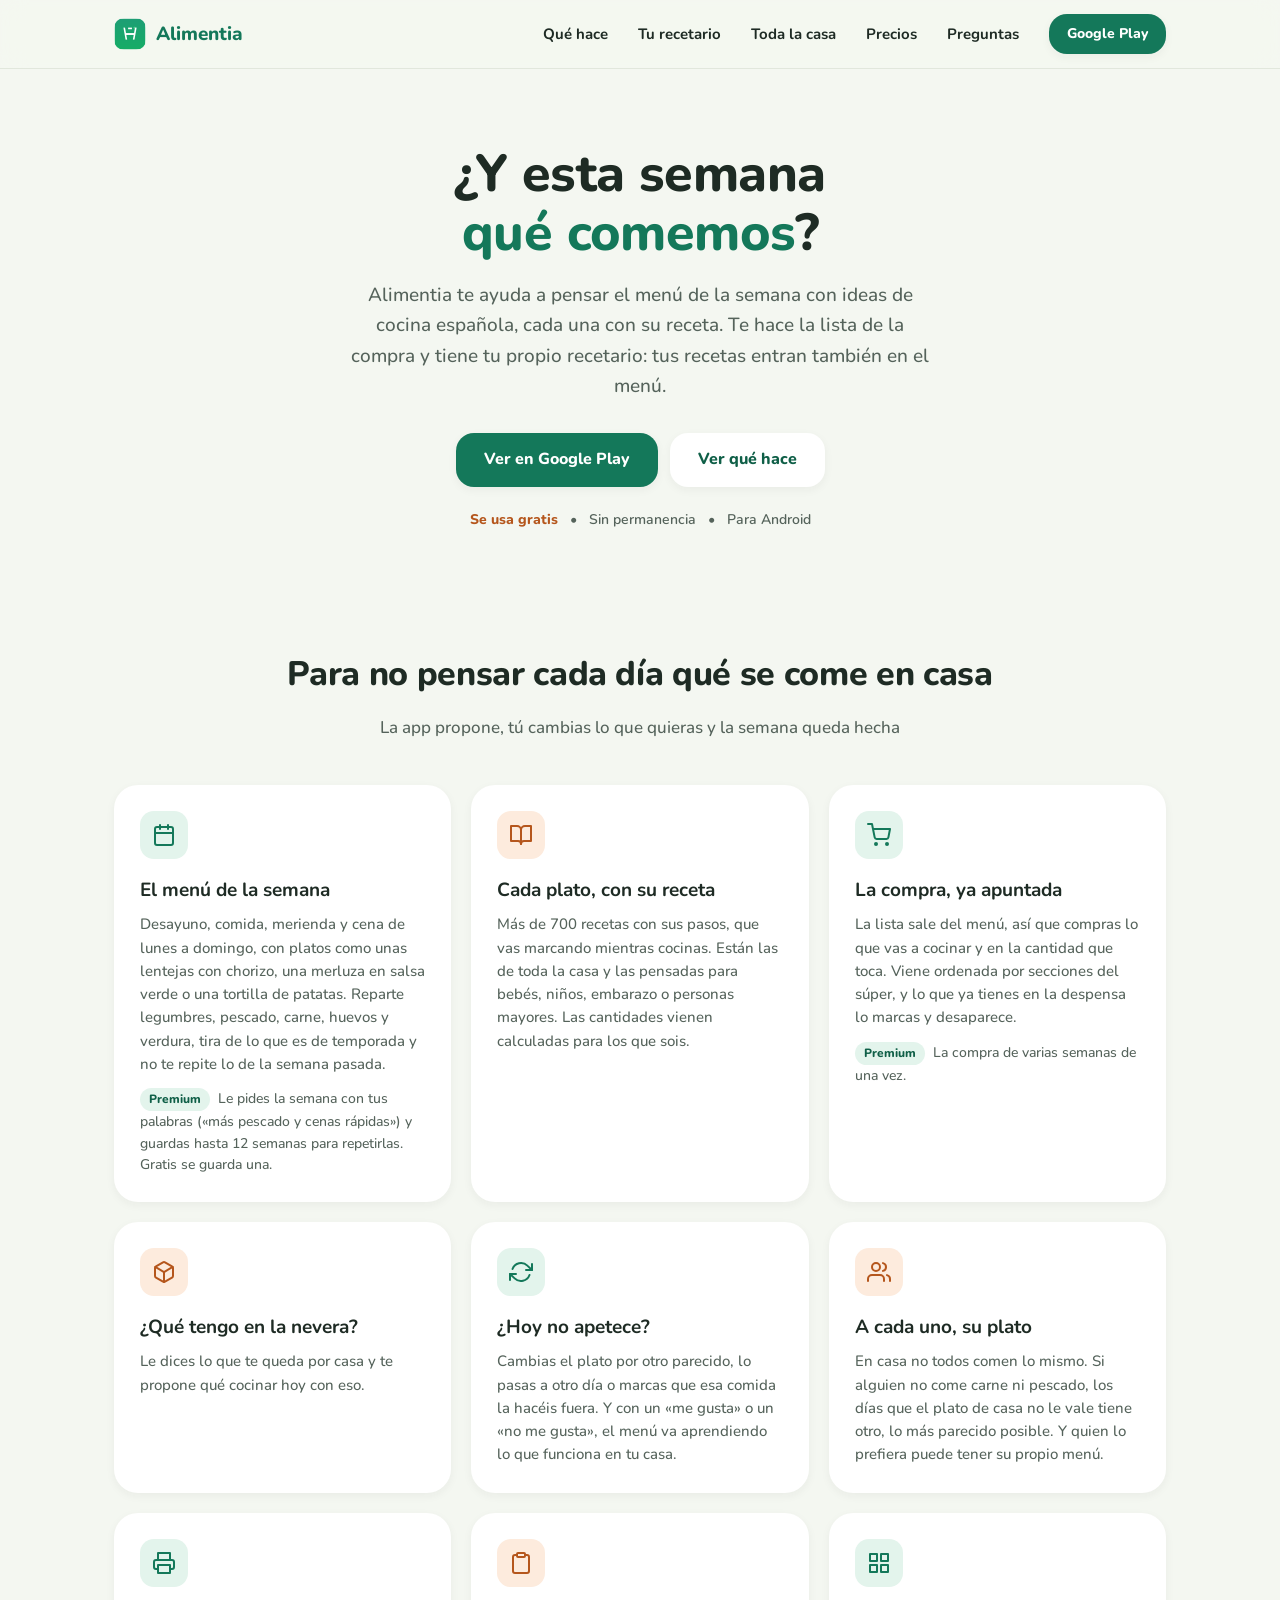
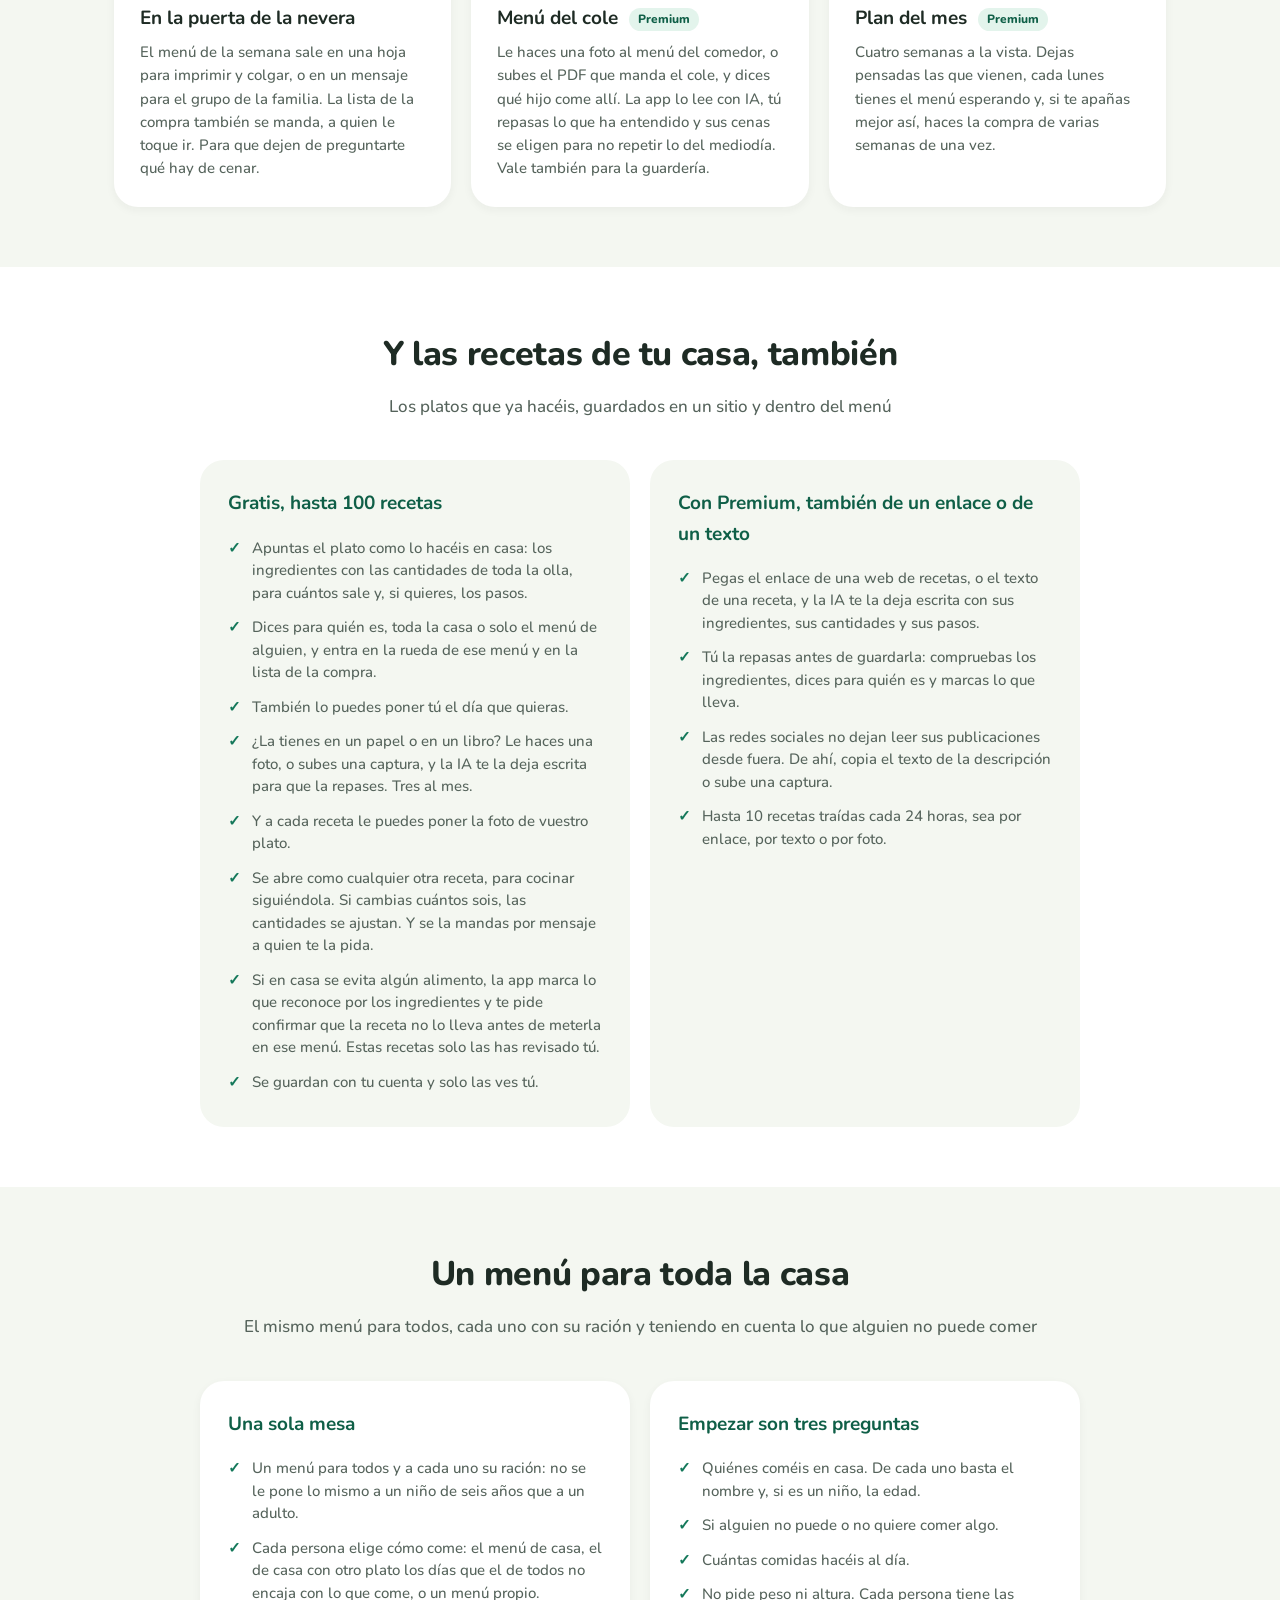
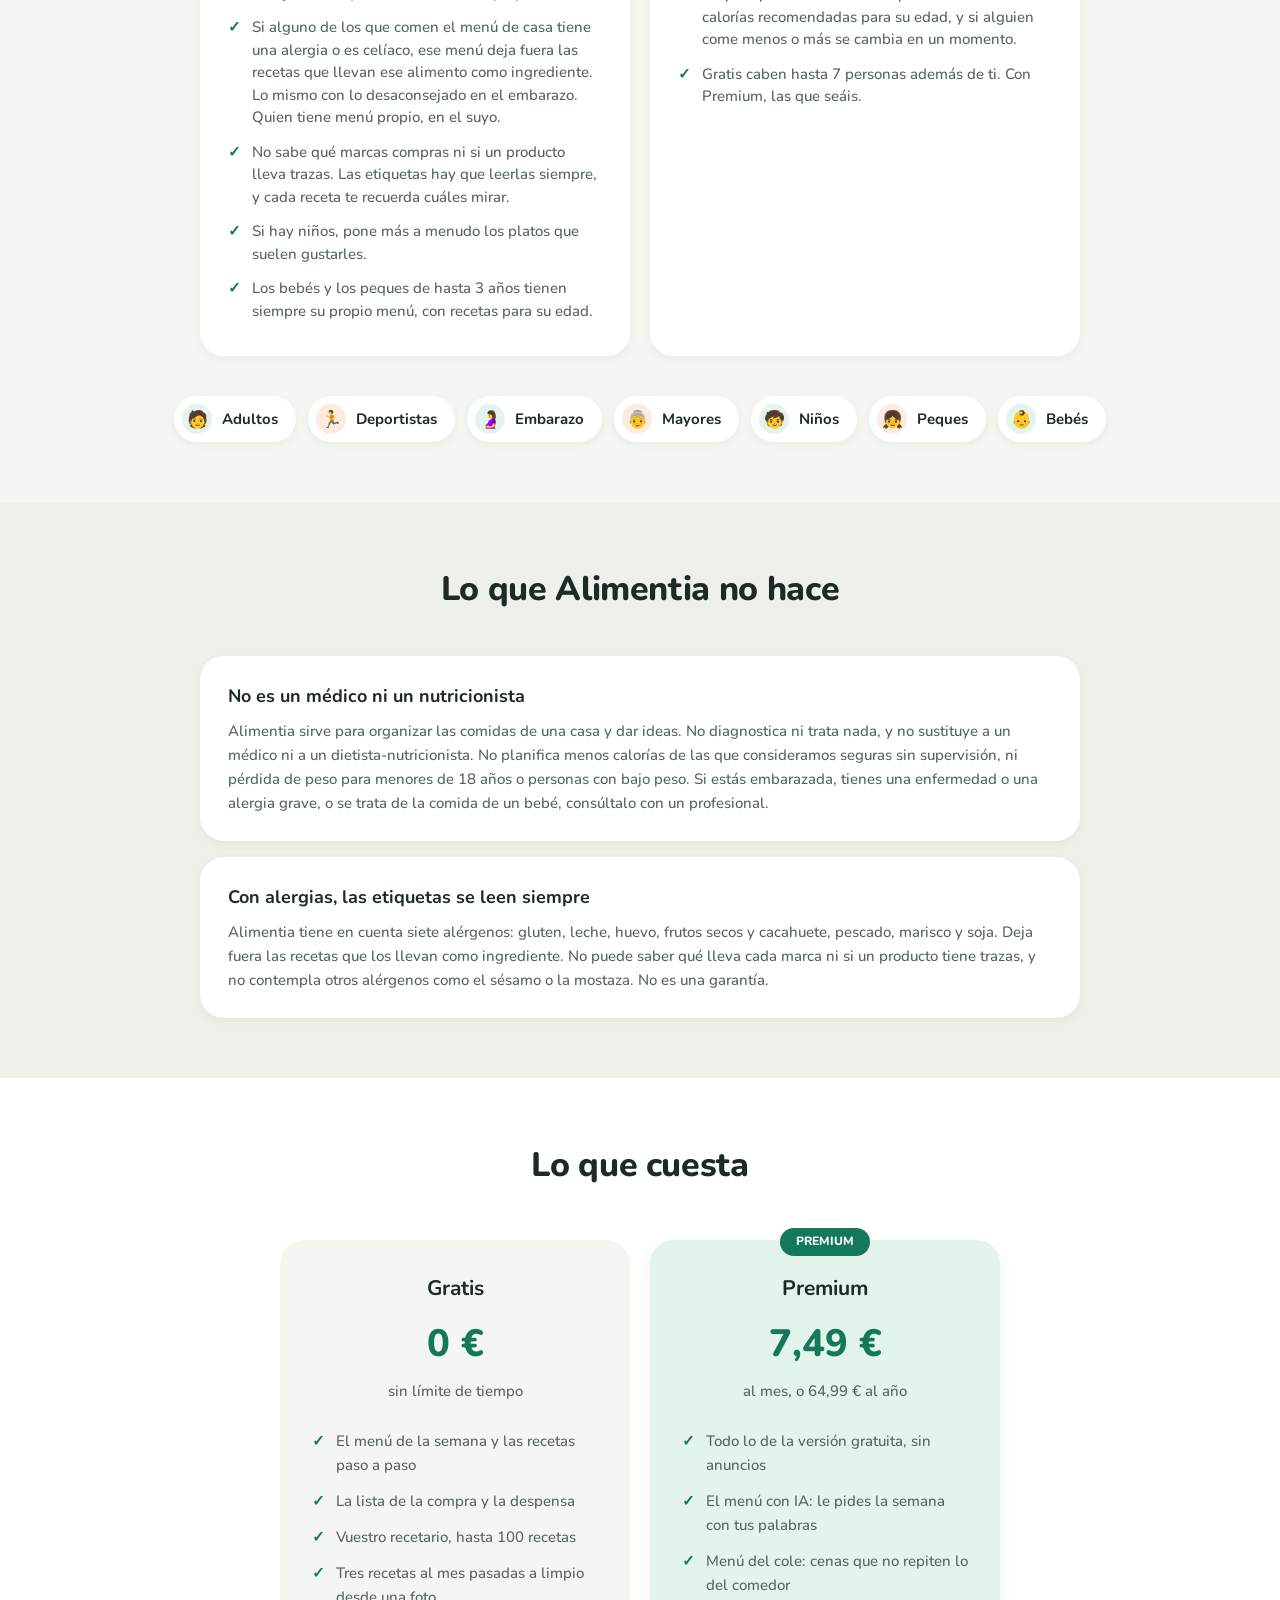
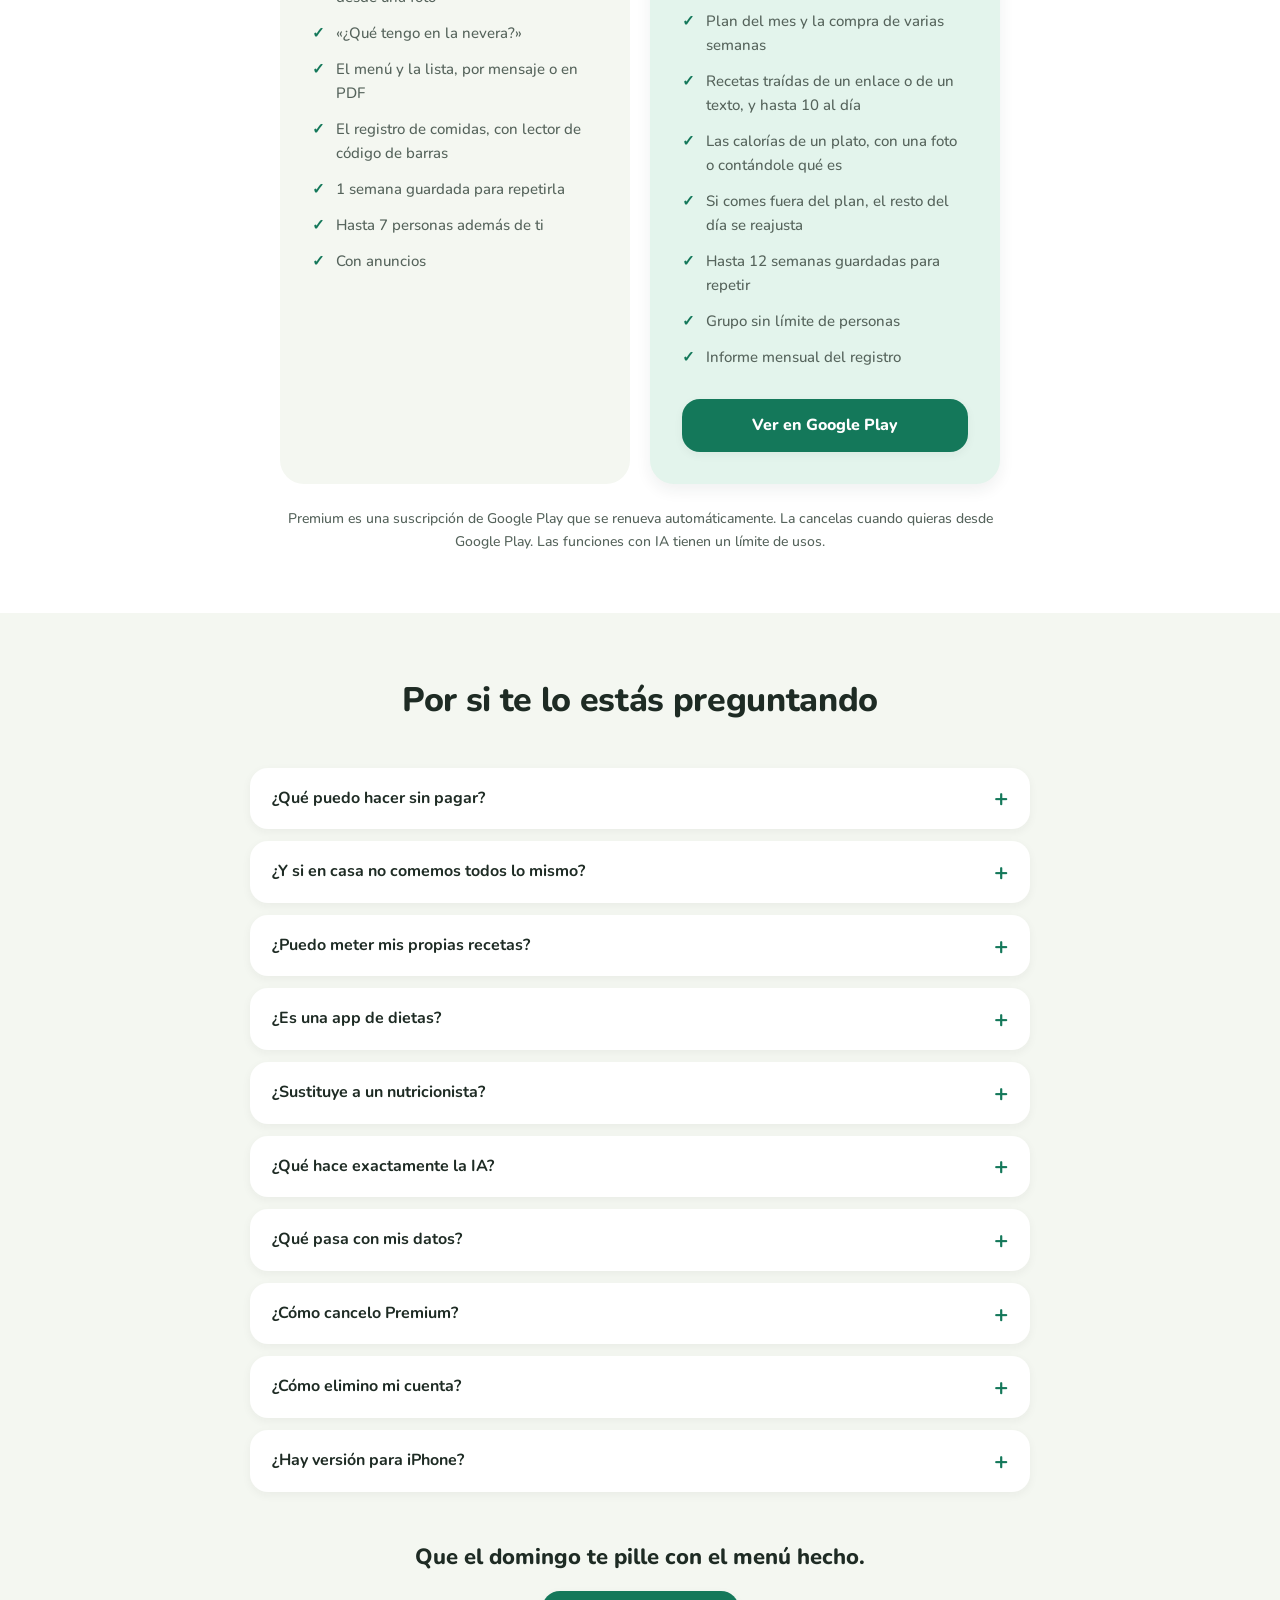
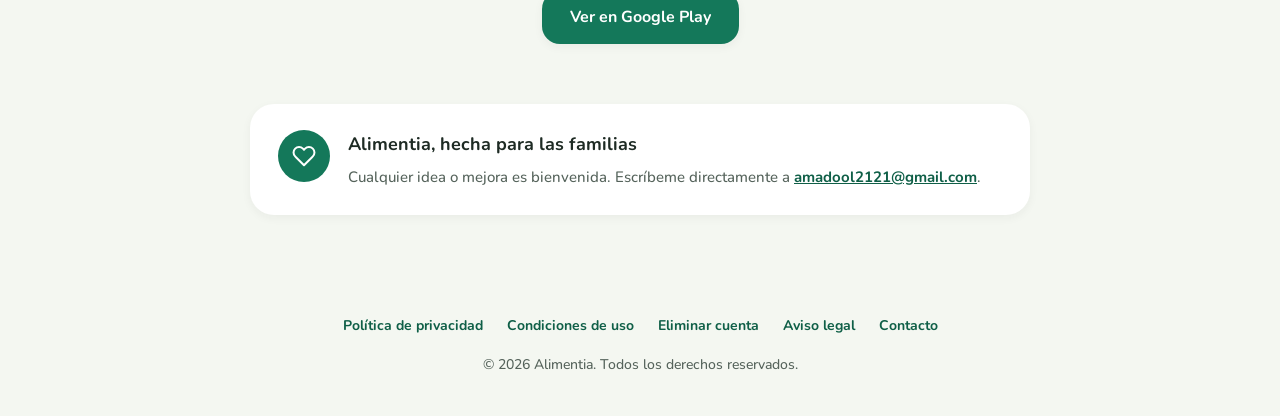
==== index.html @ 35969eef "Aviso legal: quién está detrás de Alimentia, con enlace en el pie de cada página (#16)" ====
<!DOCTYPE html>
<html lang="es">
<head>
  <meta charset="UTF-8">
  <meta name="viewport" content="width=device-width, initial-scale=1.0">
  <title>Alimentia · El menú semanal de tu casa, con recetas y lista de la compra</title>
  <meta name="description" content="El menú de la semana con ideas de cocina española para toda la familia, cada receta paso a paso, la lista de la compra hecha y tu propio recetario. Tiene en cuenta alergias, celiaquía y embarazo.">
  <link rel="canonical" href="https://alimentia.es/">
  <meta property="og:type" content="website">
  <meta property="og:url" content="https://alimentia.es/">
  <meta property="og:title" content="Alimentia · El menú semanal de tu casa">
  <meta property="og:description" content="El menú de la semana con ideas de cocina española, las recetas paso a paso, la lista de la compra y tu propio recetario.">
  <meta property="og:image" content="https://alimentia.es/img/icon.png">
  <meta name="theme-color" content="#14785A">
  <link rel="stylesheet" href="css/style.css">
  <link rel="icon" href="img/icon.png">
</head>
<body>

  <nav>
    <div class="container">
      <a href="/" class="nav-logo">
        <img src="img/icon.png" alt="" width="32" height="32">
        <span>Alimentia</span>
      </a>
      <div class="nav-links">
        <a href="#funciones">Qué hace</a>
        <a href="#recetario">Tu recetario</a>
        <a href="#familia">Toda la casa</a>
        <a href="#precios">Precios</a>
        <a href="#preguntas">Preguntas</a>
        <a href="https://play.google.com/store/apps/details?id=com.alimentia.app" class="btn btn-primary">Google Play</a>
      </div>
    </div>
  </nav>

  <main>

  <section class="hero">
    <div class="container">
      <h1>¿Y esta semana<br><span>qué comemos</span>?</h1>
      <p>Alimentia te ayuda a pensar el menú de la semana con ideas de cocina española, cada una con su receta. Te hace la lista de la compra y tiene tu propio recetario: tus recetas entran también en el menú.</p>
      <div class="hero-buttons">
        <a href="https://play.google.com/store/apps/details?id=com.alimentia.app" class="btn btn-primary">Ver en Google Play</a>
        <a href="#funciones" class="btn btn-secondary">Ver qué hace</a>
      </div>
      <div class="hero-trust">
        <span>Se usa gratis</span>
        <span>&bull;</span>
        <span>Sin permanencia</span>
        <span>&bull;</span>
        <span>Para Android</span>
      </div>
    </div>
  </section>

  <section class="features" id="funciones">
    <div class="container">
      <h2>Para no pensar cada día qué se come en casa</h2>
      <p class="subtitle">La app propone, tú cambias lo que quieras y la semana queda hecha</p>
      <div class="features-grid">
        <div class="feature-card">
          <div class="feature-icon"><svg viewBox="0 0 24 24" aria-hidden="true"><rect x="3" y="4" width="18" height="18" rx="2"/><line x1="16" y1="2" x2="16" y2="6"/><line x1="8" y1="2" x2="8" y2="6"/><line x1="3" y1="10" x2="21" y2="10"/></svg></div>
          <h3>El menú de la semana</h3>
          <p>Desayuno, comida, merienda y cena de lunes a domingo, con platos como unas lentejas con chorizo, una merluza en salsa verde o una tortilla de patatas. Reparte legumbres, pescado, carne, huevos y verdura, tira de lo que es de temporada y no te repite lo de la semana pasada.</p>
          <p class="plus"><span class="premium-tag">Premium</span> Le pides la semana con tus palabras («más pescado y cenas rápidas») y guardas hasta 12 semanas para repetirlas. Gratis se guarda una.</p>
        </div>
        <div class="feature-card">
          <div class="feature-icon"><svg viewBox="0 0 24 24" aria-hidden="true"><path d="M2 3h6a4 4 0 0 1 4 4v14a3 3 0 0 0-3-3H2z"/><path d="M22 3h-6a4 4 0 0 0-4 4v14a3 3 0 0 1 3-3h7z"/></svg></div>
          <h3>Cada plato, con su receta</h3>
          <p>Más de 700 recetas con sus pasos, que vas marcando mientras cocinas. Están las de toda la casa y las pensadas para bebés, niños, embarazo o personas mayores. Las cantidades vienen calculadas para los que sois.</p>
        </div>
        <div class="feature-card">
          <div class="feature-icon"><svg viewBox="0 0 24 24" aria-hidden="true"><circle cx="9" cy="21" r="1"/><circle cx="20" cy="21" r="1"/><path d="M1 1h4l2.68 13.39a2 2 0 0 0 2 1.61h9.72a2 2 0 0 0 2-1.61L23 6H6"/></svg></div>
          <h3>La compra, ya apuntada</h3>
          <p>La lista sale del menú, así que compras lo que vas a cocinar y en la cantidad que toca. Viene ordenada por secciones del súper, y lo que ya tienes en la despensa lo marcas y desaparece.</p>
          <p class="plus"><span class="premium-tag">Premium</span> La compra de varias semanas de una vez.</p>
        </div>
        <div class="feature-card">
          <div class="feature-icon"><svg viewBox="0 0 24 24" aria-hidden="true"><path d="M21 16V8a2 2 0 0 0-1-1.73l-7-4a2 2 0 0 0-2 0l-7 4A2 2 0 0 0 3 8v8a2 2 0 0 0 1 1.73l7 4a2 2 0 0 0 2 0l7-4A2 2 0 0 0 21 16z"/><polyline points="3.27 6.96 12 12.01 20.73 6.96"/><line x1="12" y1="22.08" x2="12" y2="12"/></svg></div>
          <h3>¿Qué tengo en la nevera?</h3>
          <p>Le dices lo que te queda por casa y te propone qué cocinar hoy con eso.</p>
        </div>
        <div class="feature-card">
          <div class="feature-icon"><svg viewBox="0 0 24 24" aria-hidden="true"><polyline points="23 4 23 10 17 10"/><polyline points="1 20 1 14 7 14"/><path d="M3.51 9a9 9 0 0 1 14.85-3.36L23 10M1 14l4.64 4.36A9 9 0 0 0 20.49 15"/></svg></div>
          <h3>¿Hoy no apetece?</h3>
          <p>Cambias el plato por otro parecido, lo pasas a otro día o marcas que esa comida la hacéis fuera. Y con un «me gusta» o un «no me gusta», el menú va aprendiendo lo que funciona en tu casa.</p>
        </div>
        <div class="feature-card">
          <div class="feature-icon"><svg viewBox="0 0 24 24" aria-hidden="true"><path d="M17 21v-2a4 4 0 0 0-4-4H5a4 4 0 0 0-4 4v2"/><circle cx="9" cy="7" r="4"/><path d="M23 21v-2a4 4 0 0 0-3-3.87"/><path d="M16 3.13a4 4 0 0 1 0 7.75"/></svg></div>
          <h3>A cada uno, su plato</h3>
          <p>En casa no todos comen lo mismo. Si alguien no come carne ni pescado, los días que el plato de casa no le vale tiene otro, lo más parecido posible. Y quien lo prefiera puede tener su propio menú.</p>
        </div>
        <div class="feature-card">
          <div class="feature-icon"><svg viewBox="0 0 24 24" aria-hidden="true"><polyline points="6 9 6 2 18 2 18 9"/><path d="M6 18H4a2 2 0 0 1-2-2v-5a2 2 0 0 1 2-2h16a2 2 0 0 1 2 2v5a2 2 0 0 1-2 2h-2"/><rect x="6" y="14" width="12" height="8"/></svg></div>
          <h3>En la puerta de la nevera</h3>
          <p>El menú de la semana sale en una hoja para imprimir y colgar, o en un mensaje para el grupo de la familia. La lista de la compra también se manda, a quien le toque ir. Para que dejen de preguntarte qué hay de cenar.</p>
        </div>
        <div class="feature-card">
          <div class="feature-icon"><svg viewBox="0 0 24 24" aria-hidden="true"><path d="M16 4h2a2 2 0 0 1 2 2v14a2 2 0 0 1-2 2H6a2 2 0 0 1-2-2V6a2 2 0 0 1 2-2h2"/><rect x="8" y="2" width="8" height="4" rx="1" ry="1"/></svg></div>
          <h3>Menú del cole <span class="premium-tag">Premium</span></h3>
          <p>Le haces una foto al menú del comedor, o subes el PDF que manda el cole, y dices qué hijo come allí. La app lo lee con IA, tú repasas lo que ha entendido y sus cenas se eligen para no repetir lo del mediodía. Vale también para la guardería.</p>
        </div>
        <div class="feature-card">
          <div class="feature-icon"><svg viewBox="0 0 24 24" aria-hidden="true"><rect x="3" y="3" width="7" height="7"/><rect x="14" y="3" width="7" height="7"/><rect x="14" y="14" width="7" height="7"/><rect x="3" y="14" width="7" height="7"/></svg></div>
          <h3>Plan del mes <span class="premium-tag">Premium</span></h3>
          <p>Cuatro semanas a la vista. Dejas pensadas las que vienen, cada lunes tienes el menú esperando y, si te apañas mejor así, haces la compra de varias semanas de una vez.</p>
        </div>
      </div>
    </div>
  </section>

  <section class="family" id="recetario">
    <div class="container">
      <h2>Y las recetas de tu casa, también</h2>
      <p class="subtitle">Los platos que ya hacéis, guardados en un sitio y dentro del menú</p>
      <div class="family-grid">
        <div class="family-card">
          <h3>Gratis, hasta 100 recetas</h3>
          <ul>
            <li>Apuntas el plato como lo hacéis en casa: los ingredientes con las cantidades de toda la olla, para cuántos sale y, si quieres, los pasos.</li>
            <li>Dices para quién es, toda la casa o solo el menú de alguien, y entra en la rueda de ese menú y en la lista de la compra.</li>
            <li>También lo puedes poner tú el día que quieras.</li>
            <li>¿La tienes en un papel o en un libro? Le haces una foto, o subes una captura, y la IA te la deja escrita para que la repases. Tres al mes.</li>
            <li>Y a cada receta le puedes poner la foto de vuestro plato.</li>
            <li>Se abre como cualquier otra receta, para cocinar siguiéndola. Si cambias cuántos sois, las cantidades se ajustan. Y se la mandas por mensaje a quien te la pida.</li>
            <li>Si en casa se evita algún alimento, la app marca lo que reconoce por los ingredientes y te pide confirmar que la receta no lo lleva antes de meterla en ese menú. Estas recetas solo las has revisado tú.</li>
            <li>Se guardan con tu cuenta y solo las ves tú.</li>
          </ul>
        </div>
        <div class="family-card">
          <h3>Con Premium, también de un enlace o de un texto</h3>
          <ul>
            <li>Pegas el enlace de una web de recetas, o el texto de una receta, y la IA te la deja escrita con sus ingredientes, sus cantidades y sus pasos.</li>
            <li>Tú la repasas antes de guardarla: compruebas los ingredientes, dices para quién es y marcas lo que lleva.</li>
            <li>Las redes sociales no dejan leer sus publicaciones desde fuera. De ahí, copia el texto de la descripción o sube una captura.</li>
            <li>Hasta 10 recetas traídas cada 24 horas, sea por enlace, por texto o por foto.</li>
          </ul>
        </div>
      </div>
    </div>
  </section>

  <section class="family plain" id="familia">
    <div class="container">
      <h2>Un menú para toda la casa</h2>
      <p class="subtitle">El mismo menú para todos, cada uno con su ración y teniendo en cuenta lo que alguien no puede comer</p>
      <div class="family-grid">
        <div class="family-card">
          <h3>Una sola mesa</h3>
          <ul>
            <li>Un menú para todos y a cada uno su ración: no se le pone lo mismo a un niño de seis años que a un adulto.</li>
            <li>Cada persona elige cómo come: el menú de casa, el de casa con otro plato los días que el de todos no encaja con lo que come, o un menú propio.</li>
            <li>Si alguno de los que comen el menú de casa tiene una alergia o es celíaco, ese menú deja fuera las recetas que llevan ese alimento como ingrediente. Lo mismo con lo desaconsejado en el embarazo. Quien tiene menú propio, en el suyo.</li>
            <li>No sabe qué marcas compras ni si un producto lleva trazas. Las etiquetas hay que leerlas siempre, y cada receta te recuerda cuáles mirar.</li>
            <li>Si hay niños, pone más a menudo los platos que suelen gustarles.</li>
            <li>Los bebés y los peques de hasta 3 años tienen siempre su propio menú, con recetas para su edad.</li>
          </ul>
        </div>
        <div class="family-card">
          <h3>Empezar son tres preguntas</h3>
          <ul>
            <li>Quiénes coméis en casa. De cada uno basta el nombre y, si es un niño, la edad.</li>
            <li>Si alguien no puede o no quiere comer algo.</li>
            <li>Cuántas comidas hacéis al día.</li>
            <li>No pide peso ni altura. Cada persona tiene las calorías recomendadas para su edad, y si alguien come menos o más se cambia en un momento.</li>
            <li>Gratis caben hasta 7 personas además de ti. Con Premium, las que seáis.</li>
          </ul>
        </div>
      </div>
      <div class="targets-row">
        <div class="target-pill"><span aria-hidden="true">🧑</span>Adultos</div>
        <div class="target-pill"><span aria-hidden="true">🏃</span>Deportistas</div>
        <div class="target-pill"><span aria-hidden="true">🤰</span>Embarazo</div>
        <div class="target-pill"><span aria-hidden="true">👵</span>Mayores</div>
        <div class="target-pill"><span aria-hidden="true">🧒</span>Niños</div>
        <div class="target-pill"><span aria-hidden="true">👧</span>Peques</div>
        <div class="target-pill"><span aria-hidden="true">👶</span>Bebés</div>
      </div>
    </div>
  </section>

  <section class="social-proof">
    <div class="container">
      <h2>Lo que Alimentia no hace</h2>
      <div class="notice">
        <h3>No es un médico ni un nutricionista</h3>
        <p>Alimentia sirve para organizar las comidas de una casa y dar ideas. No diagnostica ni trata nada, y no sustituye a un médico ni a un dietista-nutricionista. No planifica menos calorías de las que consideramos seguras sin supervisión, ni pérdida de peso para menores de 18 años o personas con bajo peso. Si estás embarazada, tienes una enfermedad o una alergia grave, o se trata de la comida de un bebé, consúltalo con un profesional.</p>
      </div>
      <div class="notice">
        <h3>Con alergias, las etiquetas se leen siempre</h3>
        <p>Alimentia tiene en cuenta siete alérgenos: gluten, leche, huevo, frutos secos y cacahuete, pescado, marisco y soja. Deja fuera las recetas que los llevan como ingrediente. No puede saber qué lleva cada marca ni si un producto tiene trazas, y no contempla otros alérgenos como el sésamo o la mostaza. No es una garantía.</p>
      </div>
    </div>
  </section>

  <section class="pricing" id="precios">
    <div class="container">
      <h2>Lo que cuesta</h2>
      <div class="pricing-grid">
        <div class="pricing-card">
          <h3>Gratis</h3>
          <div class="pricing-price">0 €</div>
          <div class="pricing-period">sin límite de tiempo</div>
          <ul class="pricing-features">
            <li>El menú de la semana y las recetas paso a paso</li>
            <li>La lista de la compra y la despensa</li>
            <li>Vuestro recetario, hasta 100 recetas</li>
            <li>Tres recetas al mes pasadas a limpio desde una foto</li>
            <li>«¿Qué tengo en la nevera?»</li>
            <li>El menú y la lista, por mensaje o en PDF</li>
            <li>El registro de comidas, con lector de código de barras</li>
            <li>1 semana guardada para repetirla</li>
            <li>Hasta 7 personas además de ti</li>
            <li>Con anuncios</li>
          </ul>
        </div>
        <div class="pricing-card featured">
          <div class="pricing-badge">PREMIUM</div>
          <h3>Premium</h3>
          <div class="pricing-price">7,49 €</div>
          <div class="pricing-period">al mes, o 64,99 € al año</div>
          <ul class="pricing-features">
            <li>Todo lo de la versión gratuita, sin anuncios</li>
            <li>El menú con IA: le pides la semana con tus palabras</li>
            <li>Menú del cole: cenas que no repiten lo del comedor</li>
            <li>Plan del mes y la compra de varias semanas</li>
            <li>Recetas traídas de un enlace o de un texto, y hasta 10 al día</li>
            <li>Las calorías de un plato, con una foto o contándole qué es</li>
            <li>Si comes fuera del plan, el resto del día se reajusta</li>
            <li>Hasta 12 semanas guardadas para repetir</li>
            <li>Grupo sin límite de personas</li>
            <li>Informe mensual del registro</li>
          </ul>
          <a href="https://play.google.com/store/apps/details?id=com.alimentia.app" class="btn btn-primary" style="width:100%;justify-content:center;">Ver en Google Play</a>
        </div>
      </div>
      <p class="pricing-note">Premium es una suscripción de Google Play que se renueva automáticamente. La cancelas cuando quieras desde Google Play. Las funciones con IA tienen un límite de usos.</p>
    </div>
  </section>

  <section class="faq" id="preguntas">
    <div class="container">
      <h2>Por si te lo estás preguntando</h2>
      <div class="faq-list">
        <details>
          <summary>¿Qué puedo hacer sin pagar?</summary>
          <p>Casi todo lo del día a día: el menú de la semana, las recetas, la lista de la compra, la despensa, «¿Qué tengo en la nevera?», vuestro recetario, el registro de comidas y un grupo de hasta 7 personas además de ti. La versión gratuita lleva anuncios.</p>
        </details>
        <details>
          <summary>¿Y si en casa no comemos todos lo mismo?</summary>
          <p>Cada persona elige. Quien come el menú de casa pero no toma carne ni pescado, por ejemplo, tiene otro plato solo los días en que el de casa no le vale, lo más parecido posible. Quien necesita algo distinto del todo, como un hijo que entrena, puede tener su propio menú. Los bebés y los peques tienen siempre el suyo. Las alergias de quienes comen el menú de casa se tienen en cuenta en ese menú; las de quien tiene menú propio, en el suyo.</p>
        </details>
        <details>
          <summary>¿Puedo meter mis propias recetas?</summary>
          <p>Sí, y es gratis: hasta 100. Las escribes, dices para quién son y entran en el menú y en la compra. Además, si le enseñas una receta en una foto, la app te la deja escrita: tres al mes con la cuenta gratuita. Con Premium, hasta 10 al día y también desde un enlace o un texto. Tú las repasas antes de guardarlas.</p>
        </details>
        <details>
          <summary>¿Es una app de dietas?</summary>
          <p>No. Es para organizar las comidas de casa: ideas de menú, recetas y la compra. No hace falta pesarse ni contar nada para usarla. Las calorías de cada plato están ahí por si las quieres mirar, y quien quiera puede llevar un registro de lo que come.</p>
        </details>
        <details>
          <summary>¿Sustituye a un nutricionista?</summary>
          <p>No. Alimentia da ideas y orientación general para organizar la comida de una casa. No diagnostica ni trata enfermedades, y no sustituye el consejo de un médico o de un dietista-nutricionista.</p>
        </details>
        <details>
          <summary>¿Qué hace exactamente la IA?</summary>
          <p>Casi toda está en Premium: planifica la semana eligiendo entre las recetas de la app según lo que le pidas («esta semana poco tiempo», «más pescado»), estima las calorías de un plato a partir de una foto o de una descripción, lee el menú del comedor y deja escrita la receta que traigas a tu recetario. Con la cuenta gratuita se usa para una cosa: dejar escrita la receta de una foto, tres al mes. Lo que lee lo repasas tú antes de usarlo. Son estimaciones y puede equivocarse. Si en casa hay alguna alergia, la IA no escribe platos nuevos: elige entre las recetas de la app, que tienen los alérgenos revisados, y las tuyas en las que hayas confirmado que no llevan lo que se evita en casa.</p>
        </details>
        <details>
          <summary>¿Qué pasa con mis datos?</summary>
          <p>La app guarda lo que le cuentas de tu casa (quién come, la edad de los niños, lo que cada uno no puede comer) y solo trata esos datos con tu consentimiento. El peso y la altura solo te los pide si eliges que calcule tus calorías con ellos. Los anuncios de la versión gratuita no son personalizados y solo se muestran después de pedirte permiso. Está todo en la <a href="privacidad.html">política de privacidad</a>.</p>
        </details>
        <details>
          <summary>¿Cómo cancelo Premium?</summary>
          <p>Desde Google Play, en Pagos y suscripciones. En la app hay un enlace directo en Perfil. Sigues teniendo Premium hasta que acabe el periodo que ya has pagado.</p>
        </details>
        <details>
          <summary>¿Cómo elimino mi cuenta?</summary>
          <p>En la app, en Perfil → Eliminar cuenta. Tus datos se borran en el momento. Si no puedes entrar en la app, aquí tienes <a href="eliminar-cuenta.html">cómo pedirlo</a>.</p>
        </details>
        <details>
          <summary>¿Hay versión para iPhone?</summary>
          <p>Todavía no. De momento Alimentia solo está en Android.</p>
        </details>
      </div>
      <div class="closing">
        <p>Que el domingo te pille con el menú hecho.</p>
        <a href="https://play.google.com/store/apps/details?id=com.alimentia.app" class="btn btn-primary">Ver en Google Play</a>
      </div>
    </div>
  </section>

  <section class="about">
    <div class="container">
      <div class="about-card">
        <div class="about-face" aria-hidden="true"><svg viewBox="0 0 24 24"><path d="M20.84 4.61a5.5 5.5 0 0 0-7.78 0L12 5.67l-1.06-1.06a5.5 5.5 0 0 0-7.78 7.78l1.06 1.06L12 21.23l7.78-7.78 1.06-1.06a5.5 5.5 0 0 0 0-7.78z"/></svg></div>
        <div>
          <h3>Alimentia, hecha para las familias</h3>
          <p>Cualquier idea o mejora es bienvenida. Escríbeme directamente a <a href="mailto:amadool2121@gmail.com">amadool2121@gmail.com</a>.</p>
        </div>
      </div>
    </div>
  </section>

  </main>

  <footer>
    <div class="container">
      <div class="footer-links">
        <a href="privacidad.html">Política de privacidad</a>
        <a href="condiciones.html">Condiciones de uso</a>
        <a href="eliminar-cuenta.html">Eliminar cuenta</a>
        <a href="aviso-legal.html">Aviso legal</a>
        <a href="mailto:amadool2121@gmail.com">Contacto</a>
      </div>
      <p>&copy; 2026 Alimentia. Todos los derechos reservados.</p>
    </div>
  </footer>

</body>
</html>
---- css/style.css ----
/* Alimentia: the website wears the look of the app.
   A very light green ground with white cards, the deep green of the brand, ONE warm colour beside it,
   dark-green ink instead of black, and Nunito. Cards have no coloured border and their shadows are wide and faint. */
@import url('https://fonts.googleapis.com/css2?family=Nunito:wght@500;600;700;800&display=swap');

:root {
  --primary: #14785A;
  --primary-dark: #0F5F47;
  --primary-light: #E3F4EC;
  --accent: #B5561C;
  --accent-light: #FDEBDD;
  --text: #1E2B24;
  --text-muted: #55635B;
  --bg: #F4F7F1;
  --surface: #FFFFFF;
  --surface-alt: #EDF1E9;
  --border: #E1E7DC;
  --danger: #E24B4A;
  --shadow-sm: 0 3px 10px rgba(30, 43, 36, 0.05);
  --shadow-md: 0 6px 16px rgba(30, 43, 36, 0.07);
  --shadow-lg: 0 8px 22px rgba(30, 43, 36, 0.10);
  --radius-md: 14px;
  --radius-lg: 18px;
  --radius-xl: 24px;
}

* { margin: 0; padding: 0; box-sizing: border-box; }

html { scroll-behavior: smooth; }

body {
  font-family: 'Nunito', -apple-system, BlinkMacSystemFont, 'Segoe UI', sans-serif;
  font-weight: 500;
  color: var(--text);
  background: var(--bg);
  line-height: 1.6;
}

h1, h2 { font-weight: 800; letter-spacing: -0.01em; }
h3 { font-weight: 700; }

.container { max-width: 1100px; margin: 0 auto; padding: 0 24px; }

/* NAV */
nav {
  background: rgba(244, 247, 241, 0.88);
  backdrop-filter: saturate(160%) blur(12px);
  -webkit-backdrop-filter: saturate(160%) blur(12px);
  border-bottom: 1px solid var(--border);
  padding: 14px 0;
  position: sticky;
  top: 0;
  z-index: 100;
}
nav .container { display: flex; align-items: center; justify-content: space-between; }
.nav-logo { display: flex; align-items: center; gap: 10px; text-decoration: none; }
.nav-logo img { width: 32px; height: 32px; border-radius: 10px; }
.nav-logo span { font-weight: 800; font-size: 19px; color: var(--primary); }
.nav-links { display: flex; gap: 30px; align-items: center; }
.nav-links a:not(.btn) {
  text-decoration: none;
  color: var(--text);
  font-size: 15px;
  font-weight: 700;
  transition: color 0.2s;
}
.nav-links a:not(.btn):hover { color: var(--primary); }
.nav-links .btn { padding: 9px 18px; font-size: 14px; }

/* HERO */
.hero { padding: 76px 0 56px; text-align: center; }
.hero h1 { font-size: 52px; line-height: 1.12; margin-bottom: 18px; color: var(--text); }
.hero h1 span { color: var(--primary); }
.hero p { font-size: 19px; color: var(--text-muted); max-width: 580px; margin: 0 auto 32px; }
.hero-buttons { display: flex; gap: 12px; justify-content: center; flex-wrap: wrap; }

/* BUTTONS */
.btn {
  display: inline-flex;
  align-items: center;
  gap: 8px;
  padding: 14px 28px;
  border-radius: var(--radius-lg);
  font-family: inherit;
  font-weight: 800;
  font-size: 16px;
  text-decoration: none;
  transition: background 0.2s, transform 0.2s, box-shadow 0.2s;
  border: none;
  cursor: pointer;
}
.btn-primary { background: var(--primary); color: white; box-shadow: var(--shadow-sm); }
.btn-primary:hover { background: var(--primary-dark); transform: translateY(-1px); box-shadow: var(--shadow-md); }
.btn-secondary { background: var(--surface); color: var(--primary-dark); box-shadow: var(--shadow-sm); }
.btn-secondary:hover { transform: translateY(-1px); box-shadow: var(--shadow-md); }

/* HERO TRUST */
.hero-trust {
  margin-top: 22px;
  color: var(--text-muted);
  font-size: 14px;
  font-weight: 600;
  display: flex;
  justify-content: center;
  align-items: center;
  gap: 12px;
  flex-wrap: wrap;
}
.hero-trust span:first-child { color: var(--accent); font-weight: 800; }

/* FEATURES */
.features { padding: 60px 0; }
.features h2 { text-align: center; font-size: 34px; margin-bottom: 12px; }
.features .subtitle { text-align: center; color: var(--text-muted); margin-bottom: 44px; font-size: 17px; }
.features-grid { display: grid; grid-template-columns: repeat(3, 1fr); gap: 20px; }
.feature-card {
  background: var(--surface);
  border-radius: var(--radius-xl);
  padding: 26px;
  box-shadow: var(--shadow-sm);
  transition: transform 0.2s, box-shadow 0.2s;
}
.feature-card:hover { transform: translateY(-2px); box-shadow: var(--shadow-md); }
/* The mark of each card: a soft tile with a line drawing, taking turns between the two colours of the app */
.feature-icon {
  width: 48px;
  height: 48px;
  border-radius: var(--radius-md);
  background: var(--primary-light);
  color: var(--primary);
  display: flex;
  align-items: center;
  justify-content: center;
  margin-bottom: 16px;
}
.feature-icon svg { width: 24px; height: 24px; fill: none; stroke: currentColor; stroke-width: 2; stroke-linecap: round; stroke-linejoin: round; }
.feature-card:nth-child(even) .feature-icon { background: var(--accent-light); color: var(--accent); }
.feature-card h3 { font-size: 19px; margin-bottom: 8px; }
.feature-card p { font-size: 15px; color: var(--text-muted); line-height: 1.55; }
.premium-tag { display: inline-block; margin-left: 6px; padding: 2px 9px; border-radius: 999px; background: var(--primary-light); color: var(--primary-dark); font-size: 12px; font-weight: 800; vertical-align: middle; }
/* What Premium adds to a part of the app, said at the foot of its card */
.feature-card p + p { margin-top: 12px; }
.feature-card .plus { font-size: 14px; }
.plus .premium-tag { margin-left: 0; margin-right: 4px; }

/* FAMILY (and the recipe book, which is laid out the same way) */
.family { padding: 60px 0; background: var(--surface); }
.family h2 { text-align: center; font-size: 34px; margin-bottom: 12px; }
.family .subtitle { text-align: center; color: var(--text-muted); margin-bottom: 40px; font-size: 17px; }
.family-grid { display: grid; grid-template-columns: repeat(2, 1fr); gap: 20px; max-width: 880px; margin: 0 auto 40px; }
.family-card { background: var(--bg); border-radius: var(--radius-xl); padding: 28px; }
.family-card h3 { font-size: 19px; margin-bottom: 12px; color: var(--primary-dark); }
.family-card ul { list-style: none; }
.family-card li { position: relative; padding: 6px 0 6px 24px; font-size: 15px; color: var(--text-muted); line-height: 1.5; }
.family-card li::before { content: "\2713"; position: absolute; left: 0; color: var(--primary); font-weight: 800; }
.family-grid:last-child { margin-bottom: 0; }
/* Two sections of this kind in a row: the second one sits on the ground of the page */
.family.plain { background: transparent; }
.family.plain .family-card { background: var(--surface); box-shadow: var(--shadow-sm); }

/* WHO EATS AT HOME */
.targets-row { display: flex; justify-content: center; gap: 12px; flex-wrap: wrap; }
.target-pill {
  background: var(--surface);
  border-radius: 999px;
  padding: 8px 18px 8px 8px;
  font-size: 15px;
  font-weight: 700;
  display: flex;
  align-items: center;
  gap: 10px;
  box-shadow: var(--shadow-sm);
}
/* Each one of the house with its face in a round */
.target-pill span {
  width: 30px;
  height: 30px;
  border-radius: 50%;
  background: var(--primary-light);
  font-size: 17px;
  line-height: 1;
  display: inline-flex;
  align-items: center;
  justify-content: center;
}
.target-pill:nth-child(even) span { background: var(--accent-light); }

/* WHAT IT DOES NOT DO */
.social-proof { padding: 60px 0; background: var(--surface-alt); }
.social-proof h2 { text-align: center; font-size: 34px; margin-bottom: 40px; }
.notice { max-width: 880px; margin: 0 auto; background: var(--surface); border-radius: var(--radius-xl); padding: 26px 28px; box-shadow: var(--shadow-sm); }
.notice h3 { font-size: 18px; margin-bottom: 8px; }
.notice p { font-size: 15px; color: var(--text-muted); line-height: 1.6; }
.notice p + p { margin-top: 10px; }
.notice + .notice { margin-top: 16px; }

/* PRICING */
.pricing { padding: 60px 0; background: var(--surface); }
.pricing h2 { text-align: center; font-size: 34px; margin-bottom: 48px; }
.pricing-grid { display: grid; grid-template-columns: repeat(2, 1fr); gap: 20px; max-width: 720px; margin: 0 auto; }
.pricing-card { background: var(--bg); border-radius: var(--radius-xl); padding: 32px; text-align: center; }
.pricing-card.featured { background: var(--primary-light); position: relative; box-shadow: var(--shadow-md); }
.pricing-badge {
  position: absolute;
  top: -12px;
  left: 50%;
  transform: translateX(-50%);
  background: var(--primary);
  color: white;
  padding: 4px 16px;
  border-radius: 999px;
  font-size: 12px;
  font-weight: 800;
}
.pricing-card h3 { font-size: 21px; margin-bottom: 8px; }
.pricing-price { font-size: 38px; font-weight: 800; color: var(--primary); margin-bottom: 4px; }
.pricing-period { color: var(--text-muted); font-size: 15px; margin-bottom: 20px; }
.pricing-features { list-style: none; text-align: left; margin-bottom: 24px; }
.pricing-features li { position: relative; padding: 6px 0 6px 24px; font-size: 15px; color: var(--text-muted); }
.pricing-features li::before { content: "\2713"; position: absolute; left: 0; color: var(--primary); font-weight: 800; }
.pricing-note { max-width: 720px; margin: 24px auto 0; text-align: center; font-size: 14px; color: var(--text-muted); }

/* FAQ */
.faq { padding: 60px 0; }
.faq h2 { text-align: center; font-size: 34px; margin-bottom: 40px; }
.faq-list { max-width: 780px; margin: 0 auto; }
.faq details { background: var(--surface); border-radius: var(--radius-lg); padding: 0 22px; margin-bottom: 12px; box-shadow: var(--shadow-sm); }
.faq summary { cursor: pointer; padding: 18px 0; font-weight: 700; font-size: 16px; list-style: none; display: flex; justify-content: space-between; align-items: center; gap: 16px; }
.faq summary::-webkit-details-marker { display: none; }
.faq summary::after { content: "+"; color: var(--primary); font-size: 24px; font-weight: 700; line-height: 1; }
.faq details[open] summary::after { content: "\2212"; }
.faq details p { padding: 0 0 18px; font-size: 15px; color: var(--text-muted); line-height: 1.6; }
.faq a { color: var(--primary-dark); font-weight: 700; }
/* The last word of the page */
.closing { text-align: center; margin-top: 48px; }
.closing p { font-size: 22px; font-weight: 800; margin-bottom: 16px; }
.faq .closing a { color: white; }

/* WHO IS BEHIND IT */
.about { padding: 0 0 60px; }
.about-card { max-width: 780px; margin: 0 auto; background: var(--surface); border-radius: var(--radius-xl); padding: 26px 28px; box-shadow: var(--shadow-sm); display: flex; gap: 18px; align-items: flex-start; }
.about-face { flex: none; width: 52px; height: 52px; border-radius: 50%; background: var(--primary); color: white; font-size: 22px; font-weight: 800; display: flex; align-items: center; justify-content: center; }
.about-face svg { width: 24px; height: 24px; fill: none; stroke: currentColor; stroke-width: 2; stroke-linecap: round; stroke-linejoin: round; }
.about-card h3 { font-size: 18px; margin-bottom: 6px; }
.about-card p { font-size: 15px; color: var(--text-muted); line-height: 1.6; }
.about-card a { color: var(--primary-dark); font-weight: 700; }

/* FOOTER */
footer { padding: 40px 0; text-align: center; color: var(--text-muted); font-size: 14px; }
footer a { color: var(--primary-dark); font-weight: 700; text-decoration: none; }
footer a:hover { text-decoration: underline; }
.footer-links { display: flex; justify-content: center; gap: 24px; margin-bottom: 16px; }

/* LEGAL PAGES */
.legal { padding: 60px 0; max-width: 800px; margin: 0 auto; }
.legal h1 { font-size: 34px; margin-bottom: 8px; }
.legal .date { color: var(--text-muted); font-size: 15px; margin-bottom: 32px; }
.legal h2 { font-size: 21px; margin: 28px 0 12px; color: var(--primary-dark); }
.legal p, .legal li { font-size: 16px; color: var(--text-muted); margin-bottom: 12px; }
.legal ul, .legal ol { padding-left: 20px; }
.legal h3 { font-size: 17px; margin: 20px 0 8px; color: var(--text); }
.legal a { color: var(--primary-dark); font-weight: 700; }
.legal table { width: 100%; border-collapse: collapse; margin: 8px 0 16px; font-size: 15px; }
.legal th, .legal td { text-align: left; vertical-align: top; padding: 8px 10px; border-bottom: 1px solid var(--border); color: var(--text-muted); }
.legal th { color: var(--text); font-weight: 700; }
.legal .table-wrap { overflow-x: auto; }

/* Keyboard focus is always visible */
a:focus-visible, summary:focus-visible, .btn:focus-visible { outline: 3px solid rgba(20, 120, 90, 0.45); outline-offset: 2px; border-radius: 10px; }

/* RESPONSIVE */
@media (max-width: 900px) {
  .features-grid { grid-template-columns: repeat(2, 1fr); }
}
@media (max-width: 768px) {
  .hero { padding: 52px 0 40px; }
  .hero h1 { font-size: 36px; }
  .hero p { font-size: 17px; }
  .hero-trust { font-size: 13px; gap: 8px; }
  .features h2, .family h2, .social-proof h2, .pricing h2, .faq h2 { font-size: 27px; }
  .features-grid { grid-template-columns: 1fr; }
  .family-grid { grid-template-columns: 1fr; }
  .pricing-grid { grid-template-columns: 1fr; }
  .footer-links { flex-wrap: wrap; gap: 12px 20px; }
  .nav-links a:not(.btn) { display: none; }
  .nav-links { gap: 0; }
  .about-card { flex-direction: column; }
}
@media (prefers-reduced-motion: reduce) {
  * { transition: none !important; }
  html { scroll-behavior: auto; }
}
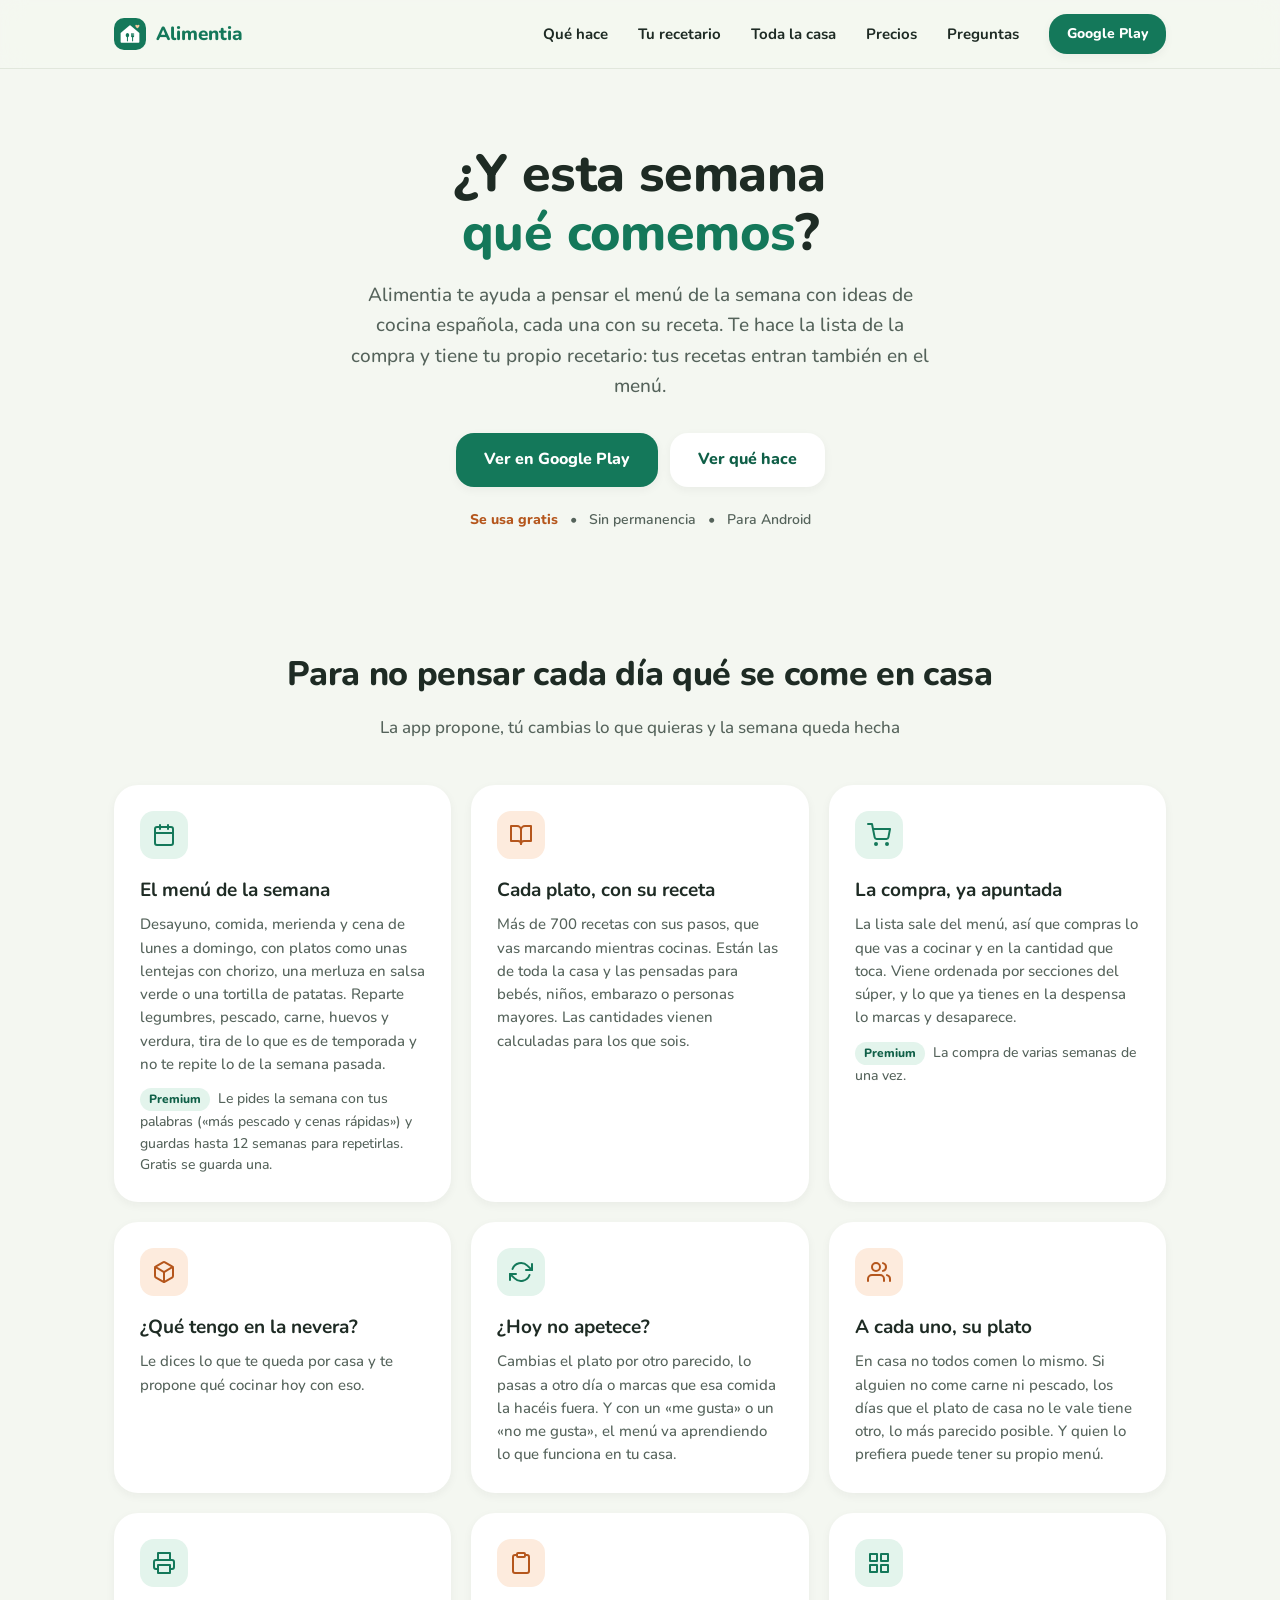
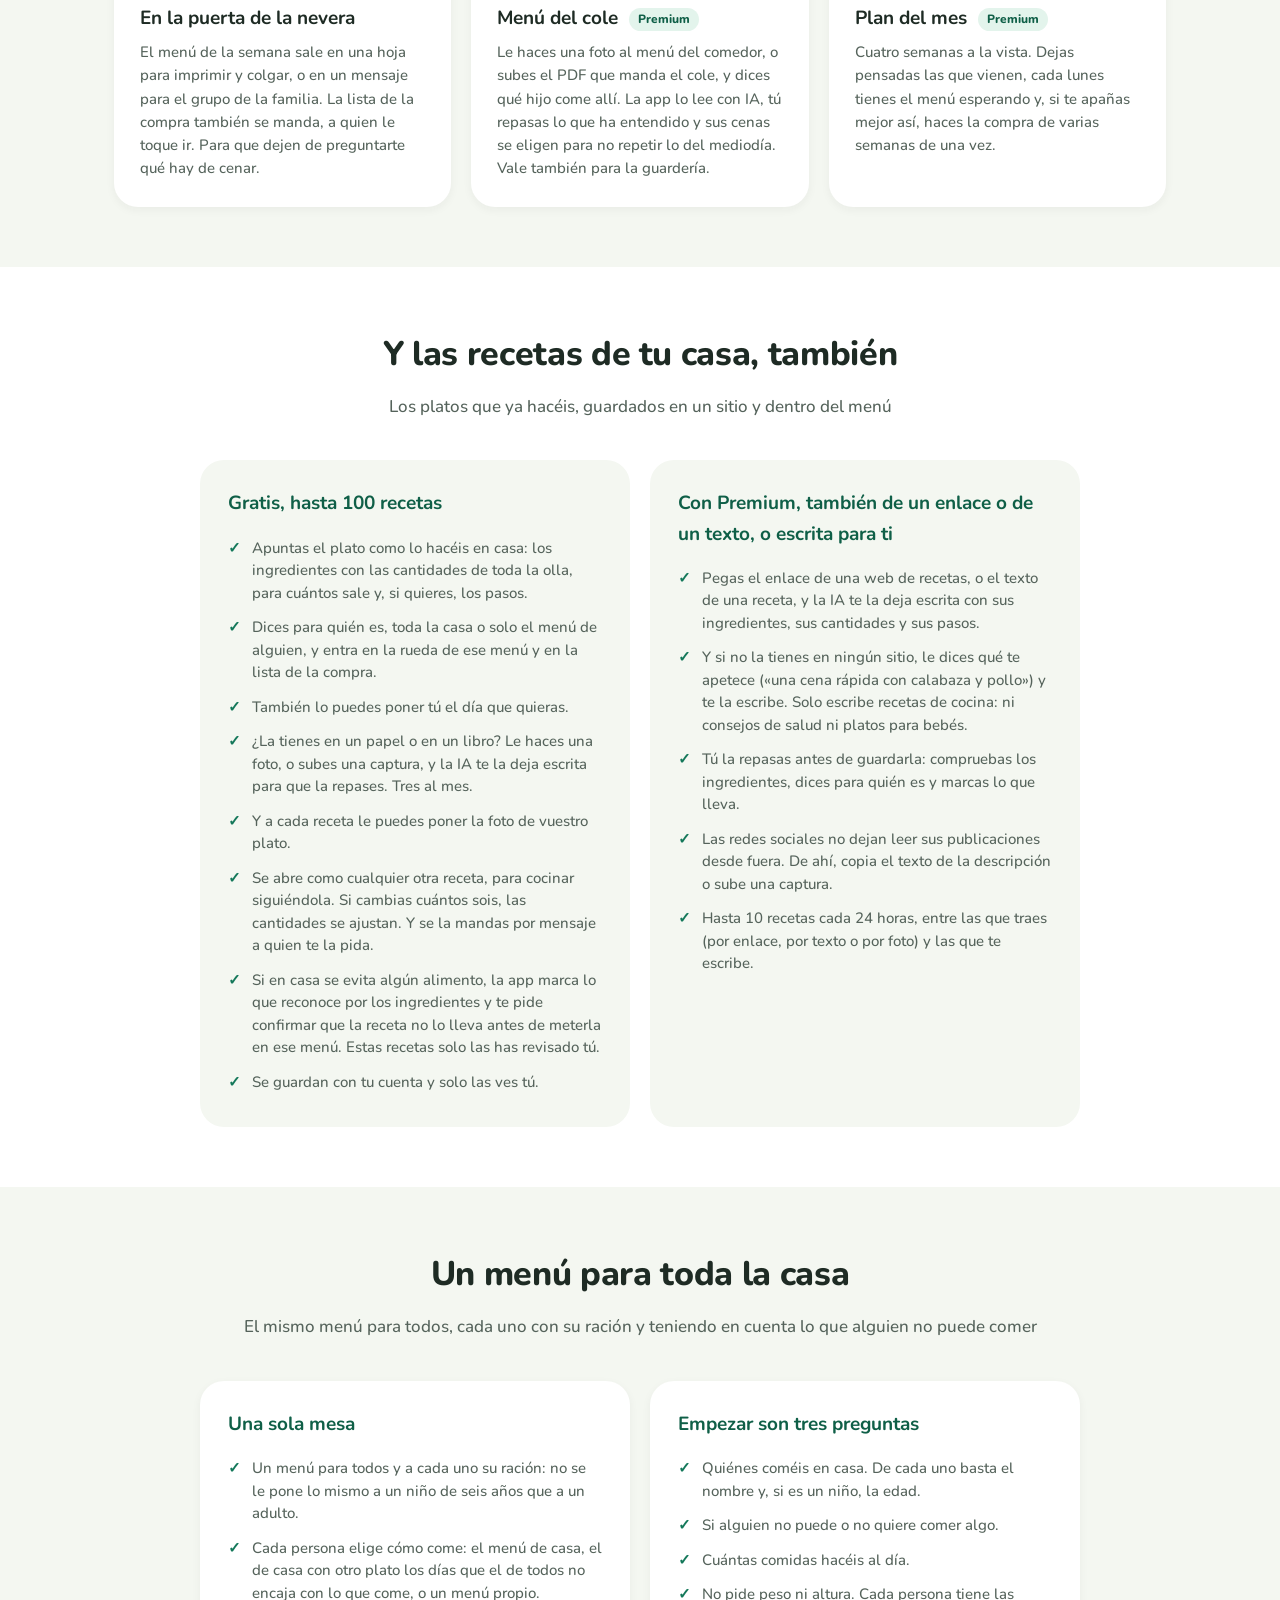
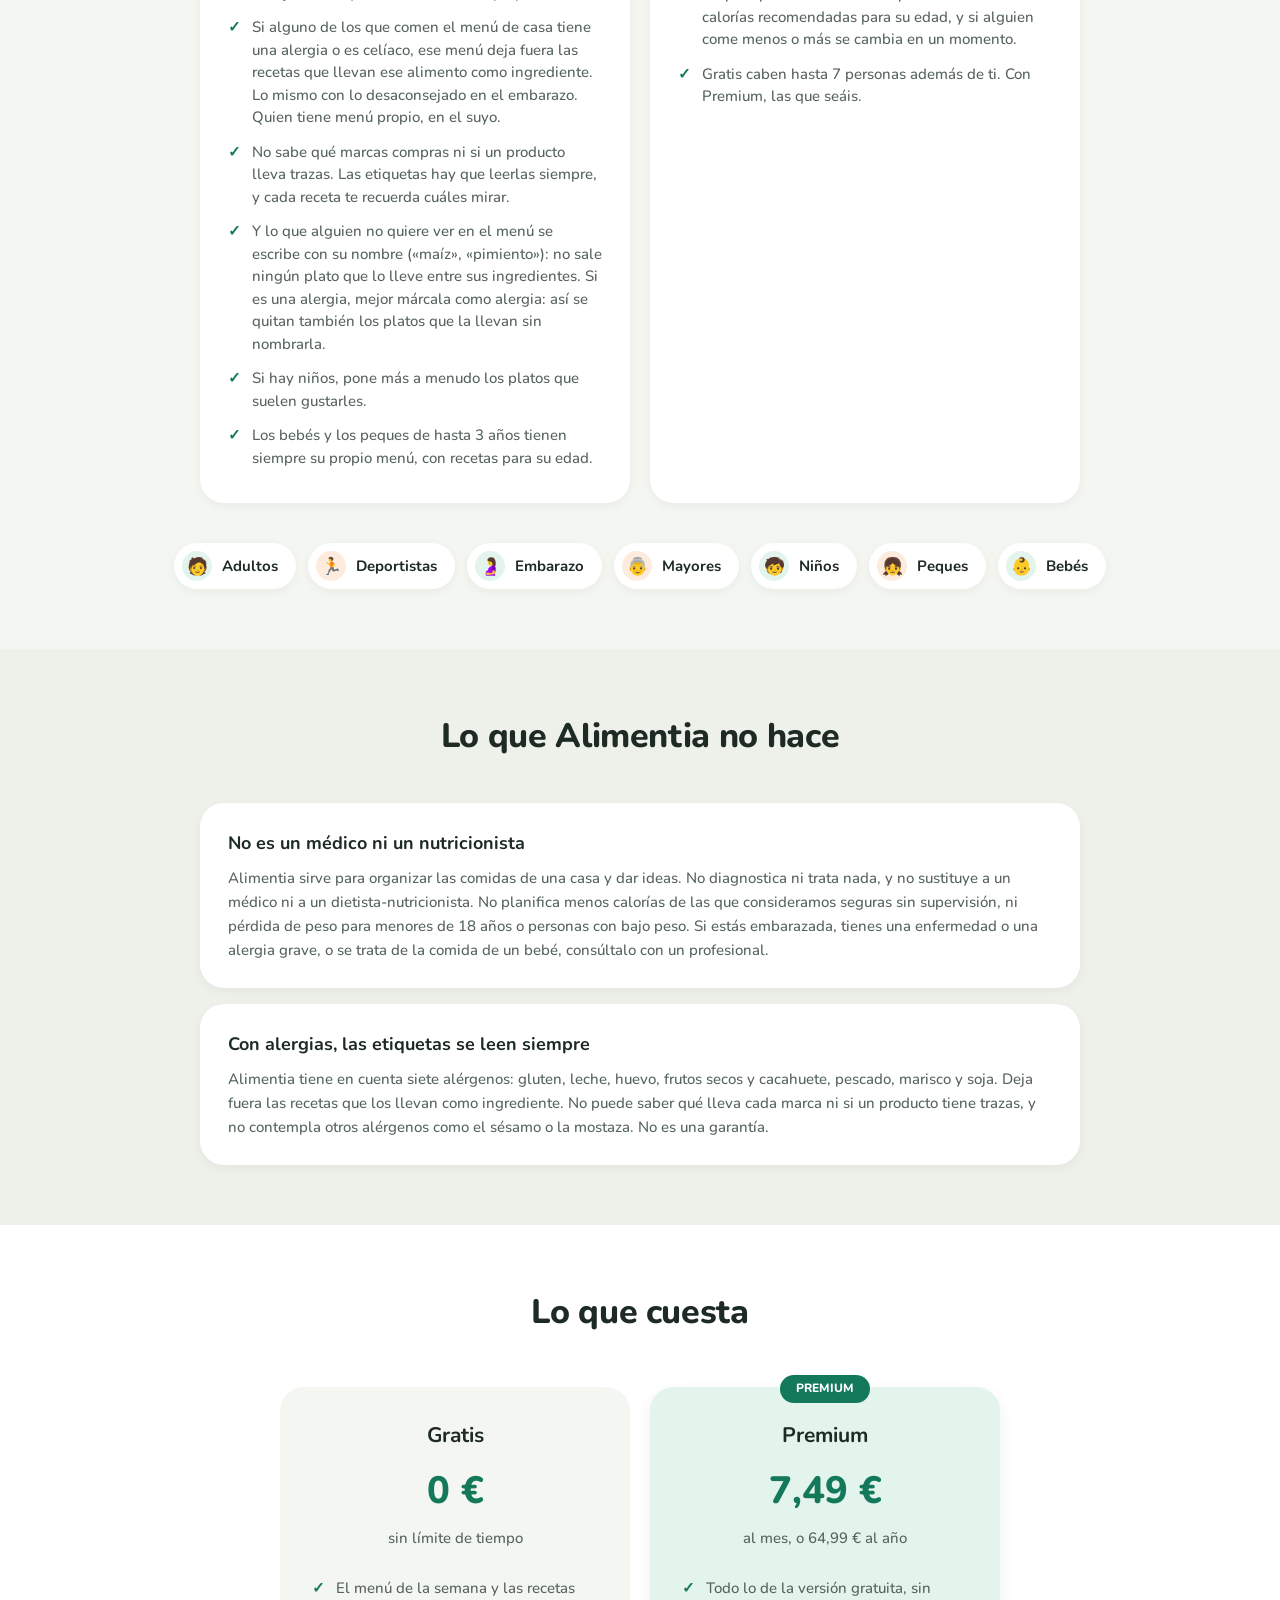
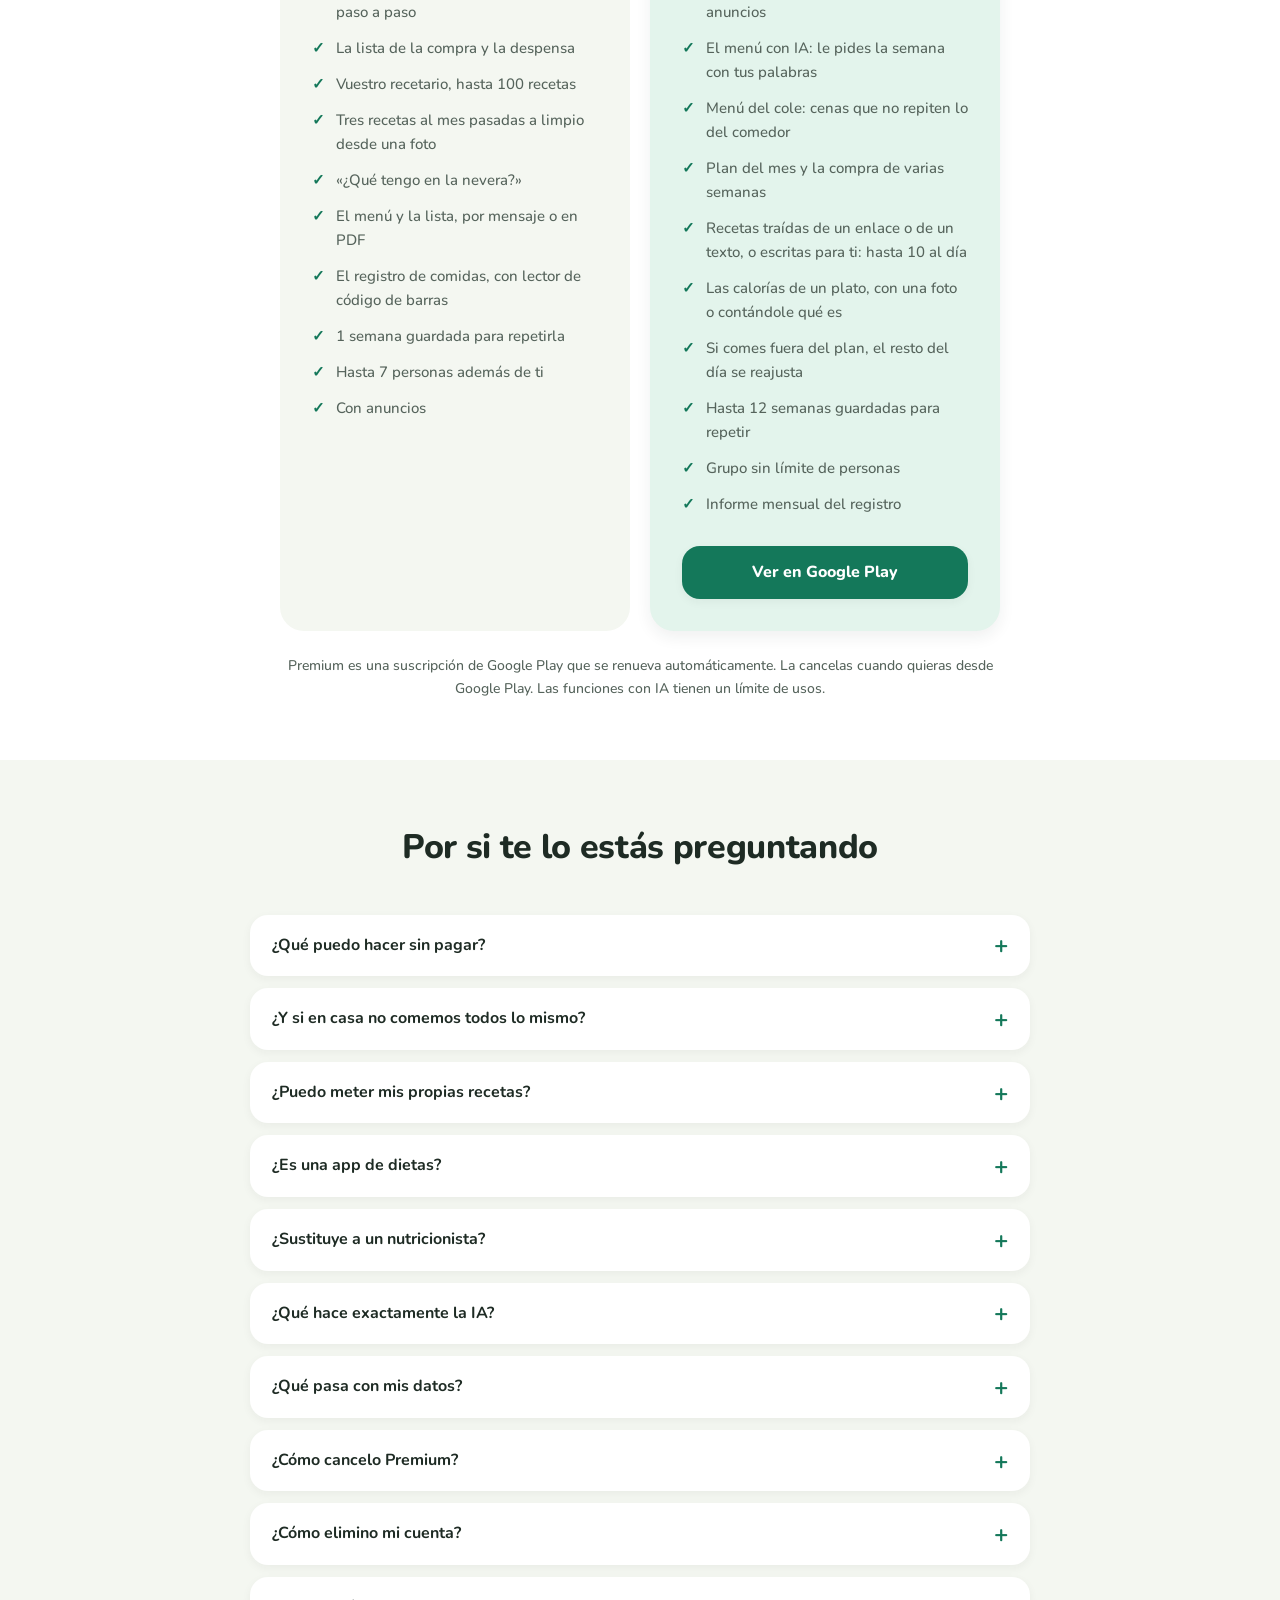
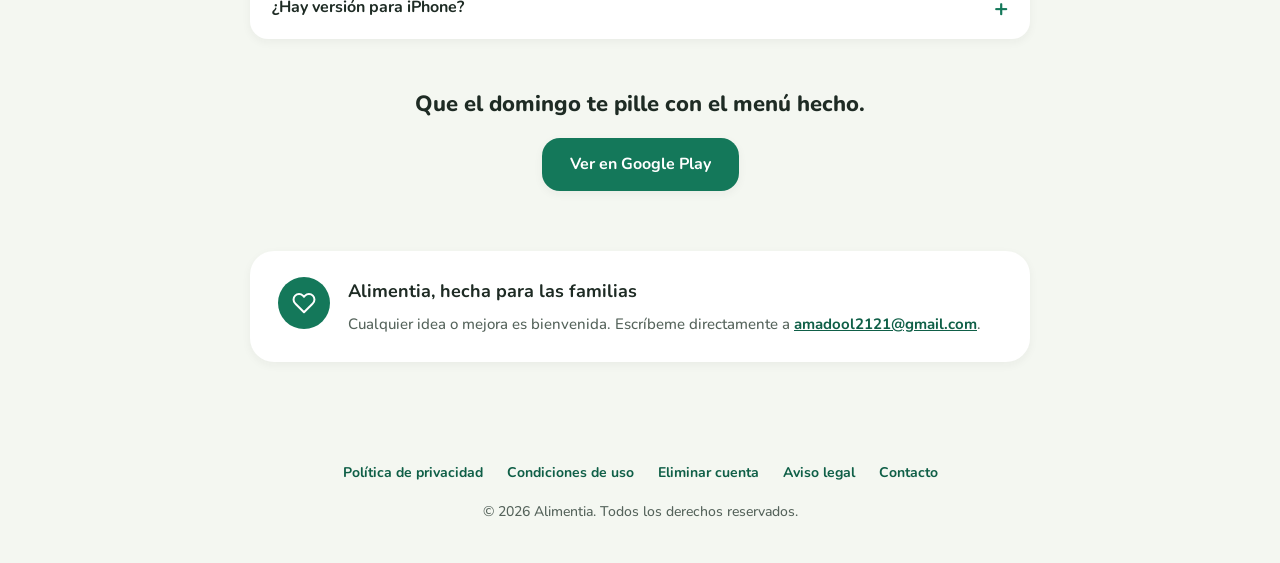
==== commit 2a2b8d4e: "Lo que alguien no quiere en el menú y la receta escrita para Premium Las dos novedades de la app del" ====
--- a/index.html
+++ b/index.html
@@ -129,12 +129,13 @@
           </ul>
         </div>
         <div class="family-card">
-          <h3>Con Premium, también de un enlace o de un texto</h3>
+          <h3>Con Premium, también de un enlace o de un texto, o escrita para ti</h3>
           <ul>
             <li>Pegas el enlace de una web de recetas, o el texto de una receta, y la IA te la deja escrita con sus ingredientes, sus cantidades y sus pasos.</li>
+            <li>Y si no la tienes en ningún sitio, le dices qué te apetece («una cena rápida con calabaza y pollo») y te la escribe. Solo escribe recetas de cocina: ni consejos de salud ni platos para bebés.</li>
             <li>Tú la repasas antes de guardarla: compruebas los ingredientes, dices para quién es y marcas lo que lleva.</li>
             <li>Las redes sociales no dejan leer sus publicaciones desde fuera. De ahí, copia el texto de la descripción o sube una captura.</li>
-            <li>Hasta 10 recetas traídas cada 24 horas, sea por enlace, por texto o por foto.</li>
+            <li>Hasta 10 recetas cada 24 horas, entre las que traes (por enlace, por texto o por foto) y las que te escribe.</li>
           </ul>
         </div>
       </div>
@@ -153,6 +154,7 @@
             <li>Cada persona elige cómo come: el menú de casa, el de casa con otro plato los días que el de todos no encaja con lo que come, o un menú propio.</li>
             <li>Si alguno de los que comen el menú de casa tiene una alergia o es celíaco, ese menú deja fuera las recetas que llevan ese alimento como ingrediente. Lo mismo con lo desaconsejado en el embarazo. Quien tiene menú propio, en el suyo.</li>
             <li>No sabe qué marcas compras ni si un producto lleva trazas. Las etiquetas hay que leerlas siempre, y cada receta te recuerda cuáles mirar.</li>
+            <li>Y lo que alguien no quiere ver en el menú se escribe con su nombre («maíz», «pimiento»): no sale ningún plato que lo lleve entre sus ingredientes. Si es una alergia, mejor márcala como alergia: así se quitan también los platos que la llevan sin nombrarla.</li>
             <li>Si hay niños, pone más a menudo los platos que suelen gustarles.</li>
             <li>Los bebés y los peques de hasta 3 años tienen siempre su propio menú, con recetas para su edad.</li>
           </ul>
@@ -225,7 +227,7 @@
             <li>El menú con IA: le pides la semana con tus palabras</li>
             <li>Menú del cole: cenas que no repiten lo del comedor</li>
             <li>Plan del mes y la compra de varias semanas</li>
-            <li>Recetas traídas de un enlace o de un texto, y hasta 10 al día</li>
+            <li>Recetas traídas de un enlace o de un texto, o escritas para ti: hasta 10 al día</li>
             <li>Las calorías de un plato, con una foto o contándole qué es</li>
             <li>Si comes fuera del plan, el resto del día se reajusta</li>
             <li>Hasta 12 semanas guardadas para repetir</li>
@@ -253,7 +255,7 @@
         </details>
         <details>
           <summary>¿Puedo meter mis propias recetas?</summary>
-          <p>Sí, y es gratis: hasta 100. Las escribes, dices para quién son y entran en el menú y en la compra. Además, si le enseñas una receta en una foto, la app te la deja escrita: tres al mes con la cuenta gratuita. Con Premium, hasta 10 al día y también desde un enlace o un texto. Tú las repasas antes de guardarlas.</p>
+          <p>Sí, y es gratis: hasta 100. Las escribes, dices para quién son y entran en el menú y en la compra. Además, si le enseñas una receta en una foto, la app te la deja escrita: tres al mes con la cuenta gratuita. Con Premium, hasta 10 al día, también desde un enlace o un texto, y si no la tienes te la escribe a partir de lo que te apetezca. Tú las repasas antes de guardarlas.</p>
         </details>
         <details>
           <summary>¿Es una app de dietas?</summary>
@@ -265,7 +267,7 @@
         </details>
         <details>
           <summary>¿Qué hace exactamente la IA?</summary>
-          <p>Casi toda está en Premium: planifica la semana eligiendo entre las recetas de la app según lo que le pidas («esta semana poco tiempo», «más pescado»), estima las calorías de un plato a partir de una foto o de una descripción, lee el menú del comedor y deja escrita la receta que traigas a tu recetario. Con la cuenta gratuita se usa para una cosa: dejar escrita la receta de una foto, tres al mes. Lo que lee lo repasas tú antes de usarlo. Son estimaciones y puede equivocarse. Si en casa hay alguna alergia, la IA no escribe platos nuevos: elige entre las recetas de la app, que tienen los alérgenos revisados, y las tuyas en las que hayas confirmado que no llevan lo que se evita en casa.</p>
+          <p>Casi toda está en Premium: planifica la semana eligiendo entre las recetas de la app según lo que le pidas («esta semana poco tiempo», «más pescado»), estima las calorías de un plato a partir de una foto o de una descripción, lee el menú del comedor, deja escrita la receta que traigas a tu recetario y te escribe una nueva si le dices qué te apetece. Con la cuenta gratuita se usa para una cosa: dejar escrita la receta de una foto, tres al mes. Lo que lee lo repasas tú antes de usarlo. Son estimaciones y puede equivocarse. Si en casa hay alguna alergia, el menú con IA no inventa platos: elige entre las recetas de la app, que tienen los alérgenos revisados, y las tuyas en las que hayas confirmado que no llevan lo que se evita en casa. Y una receta que le pidas escribir, aunque sabe lo que evitáis, no entra en ningún menú hasta que tú confirmas que no lo lleva.</p>
         </details>
         <details>
           <summary>¿Qué pasa con mis datos?</summary>
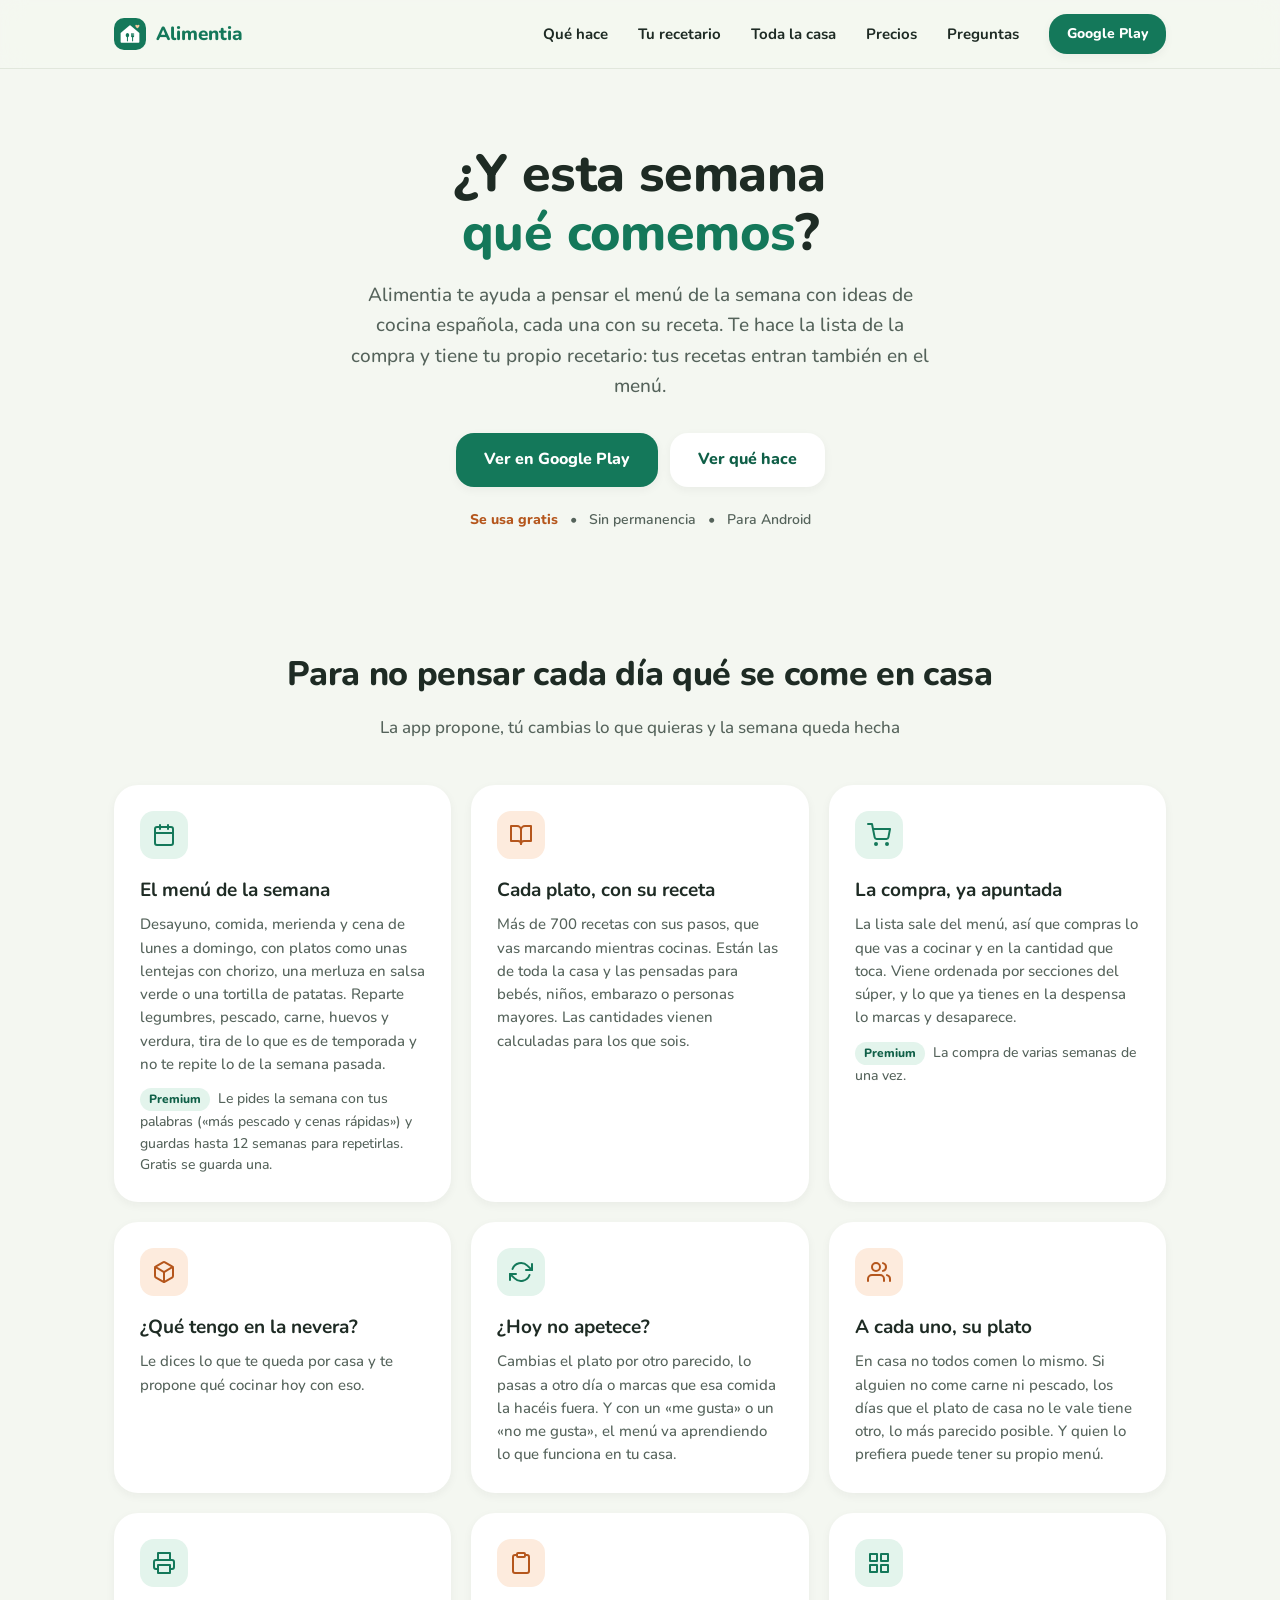
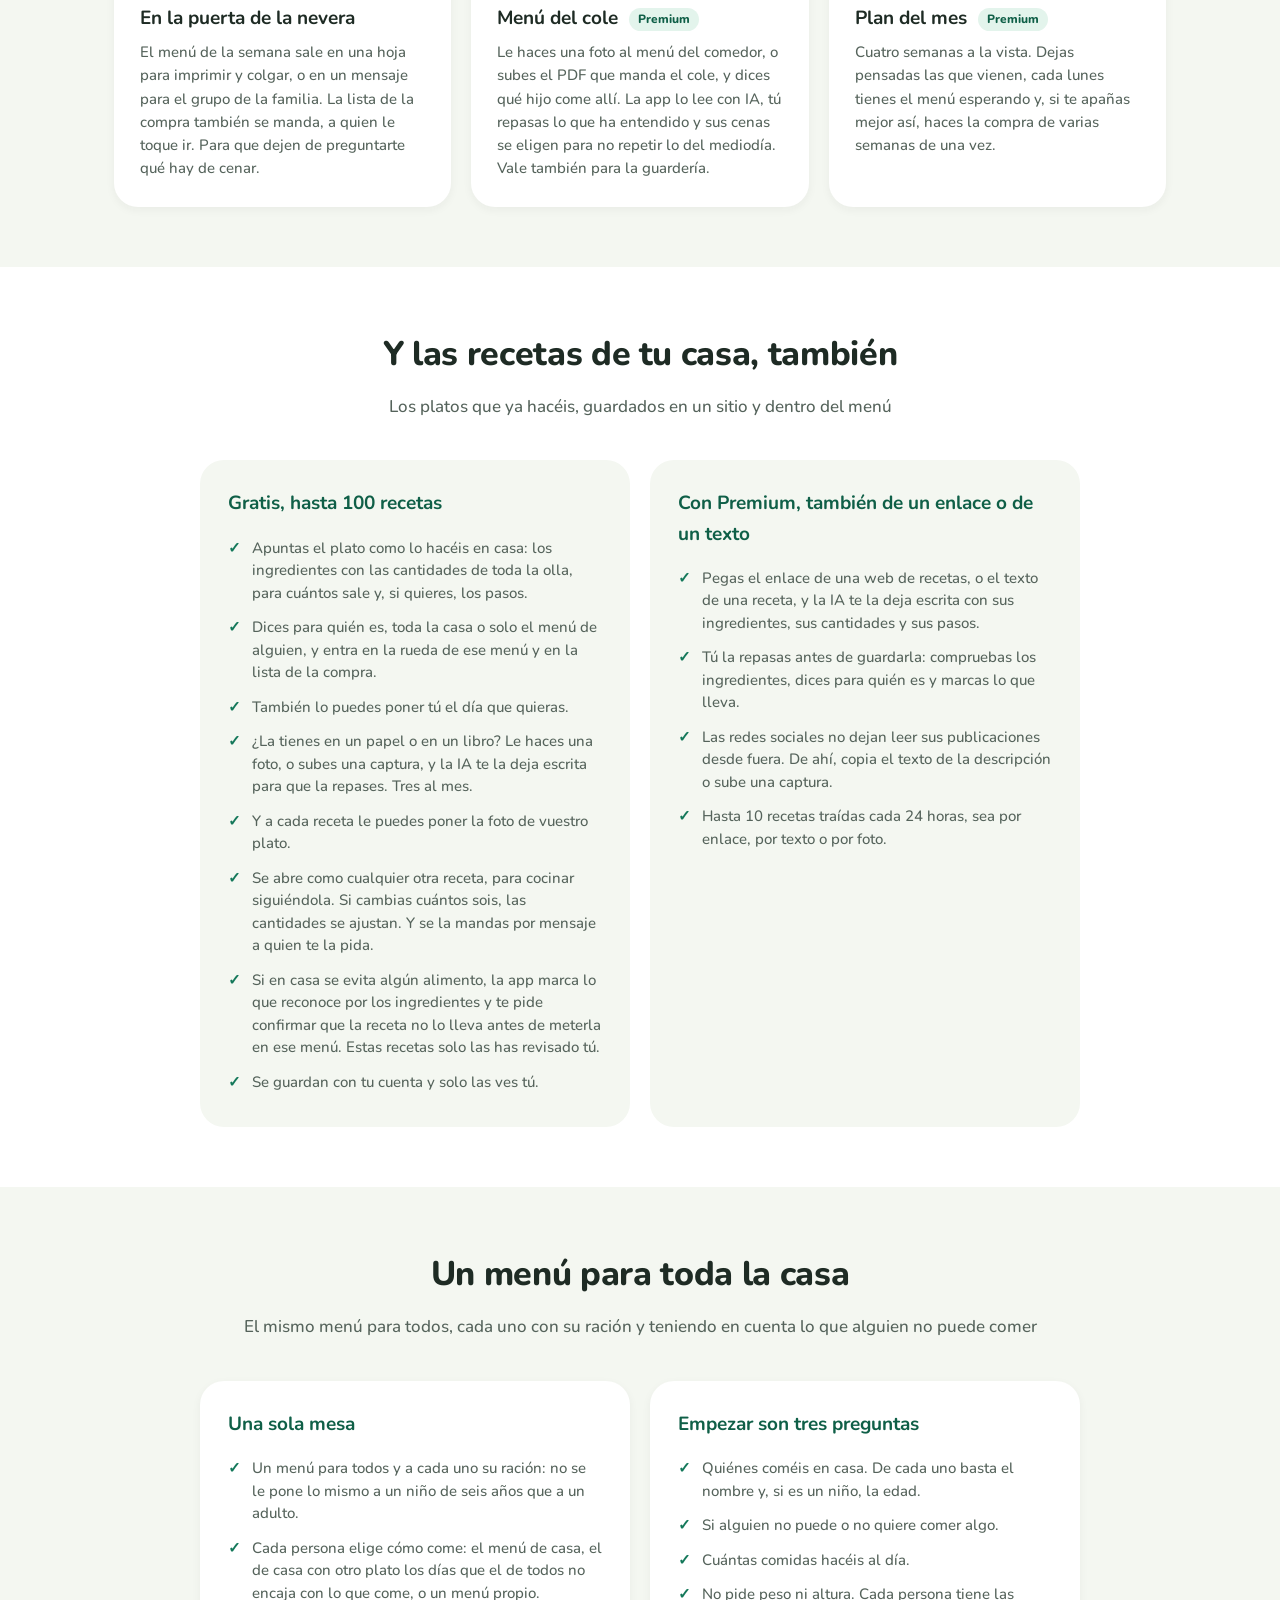
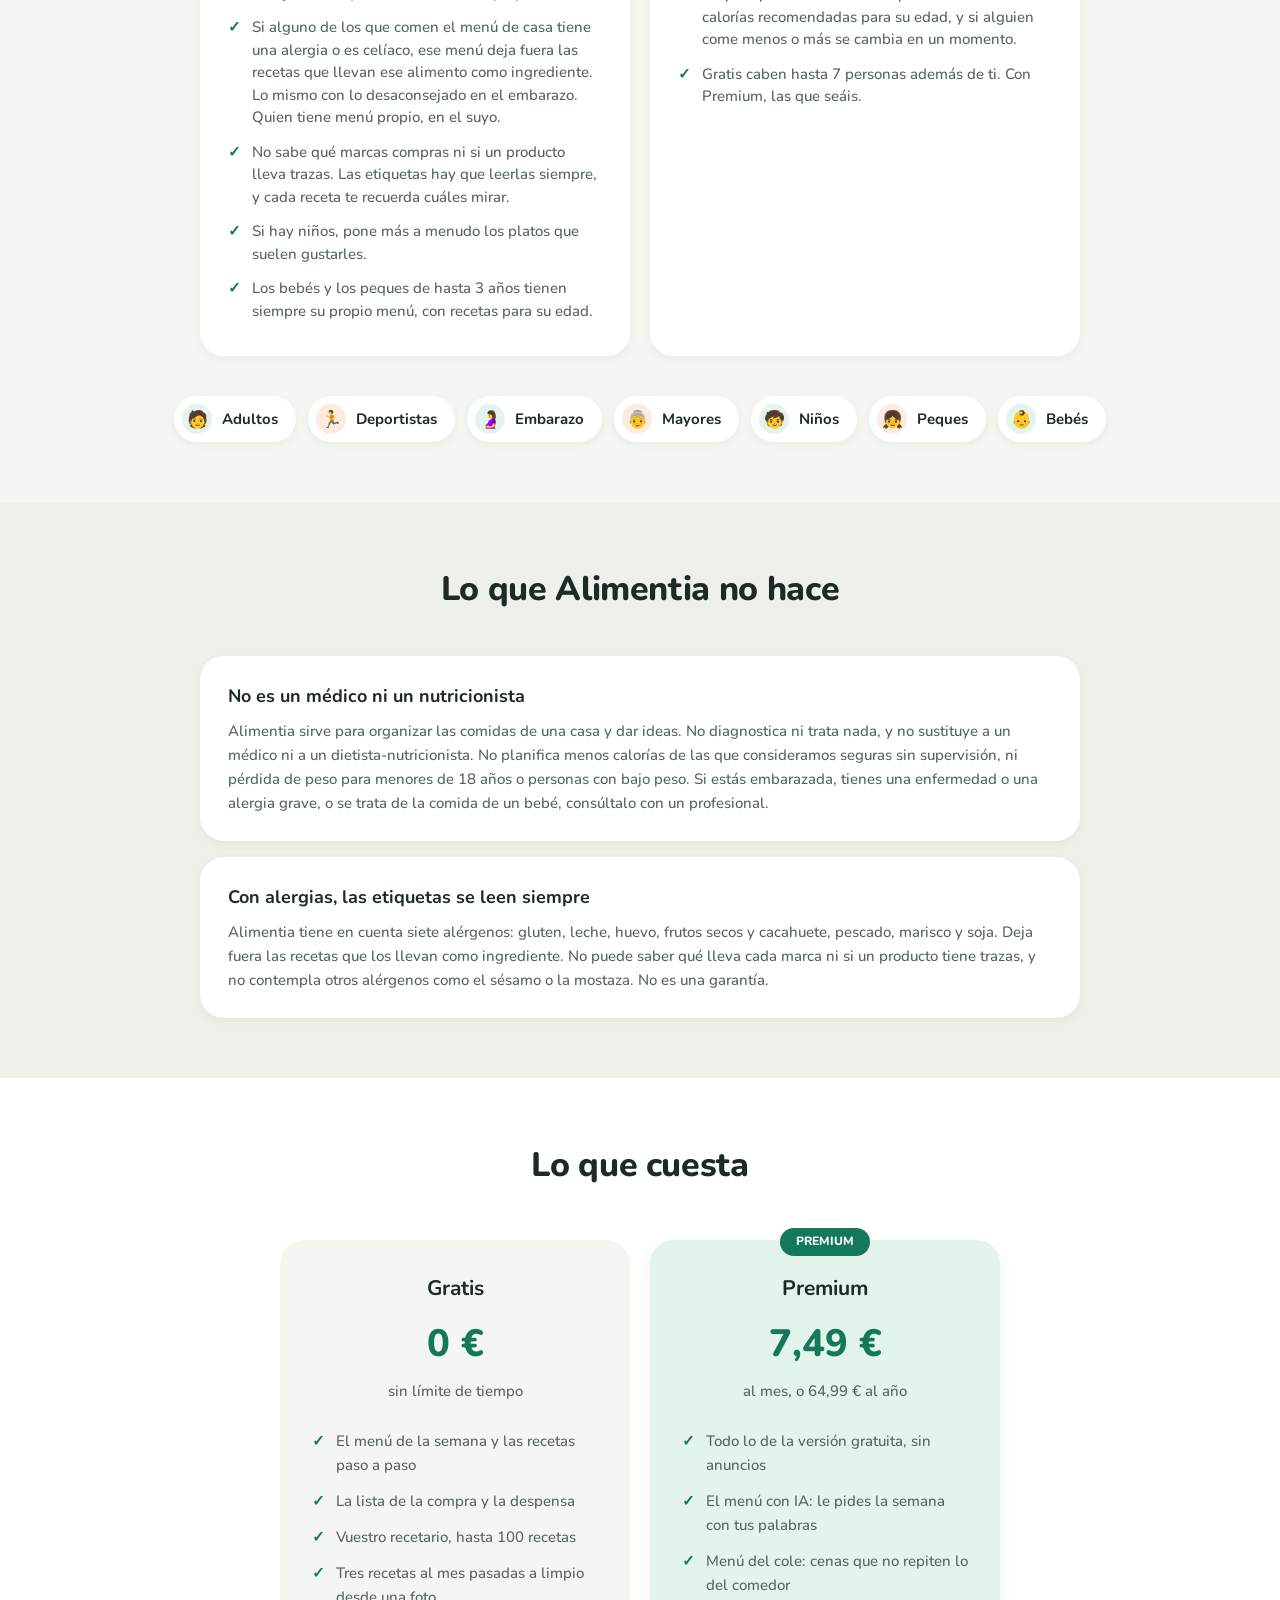
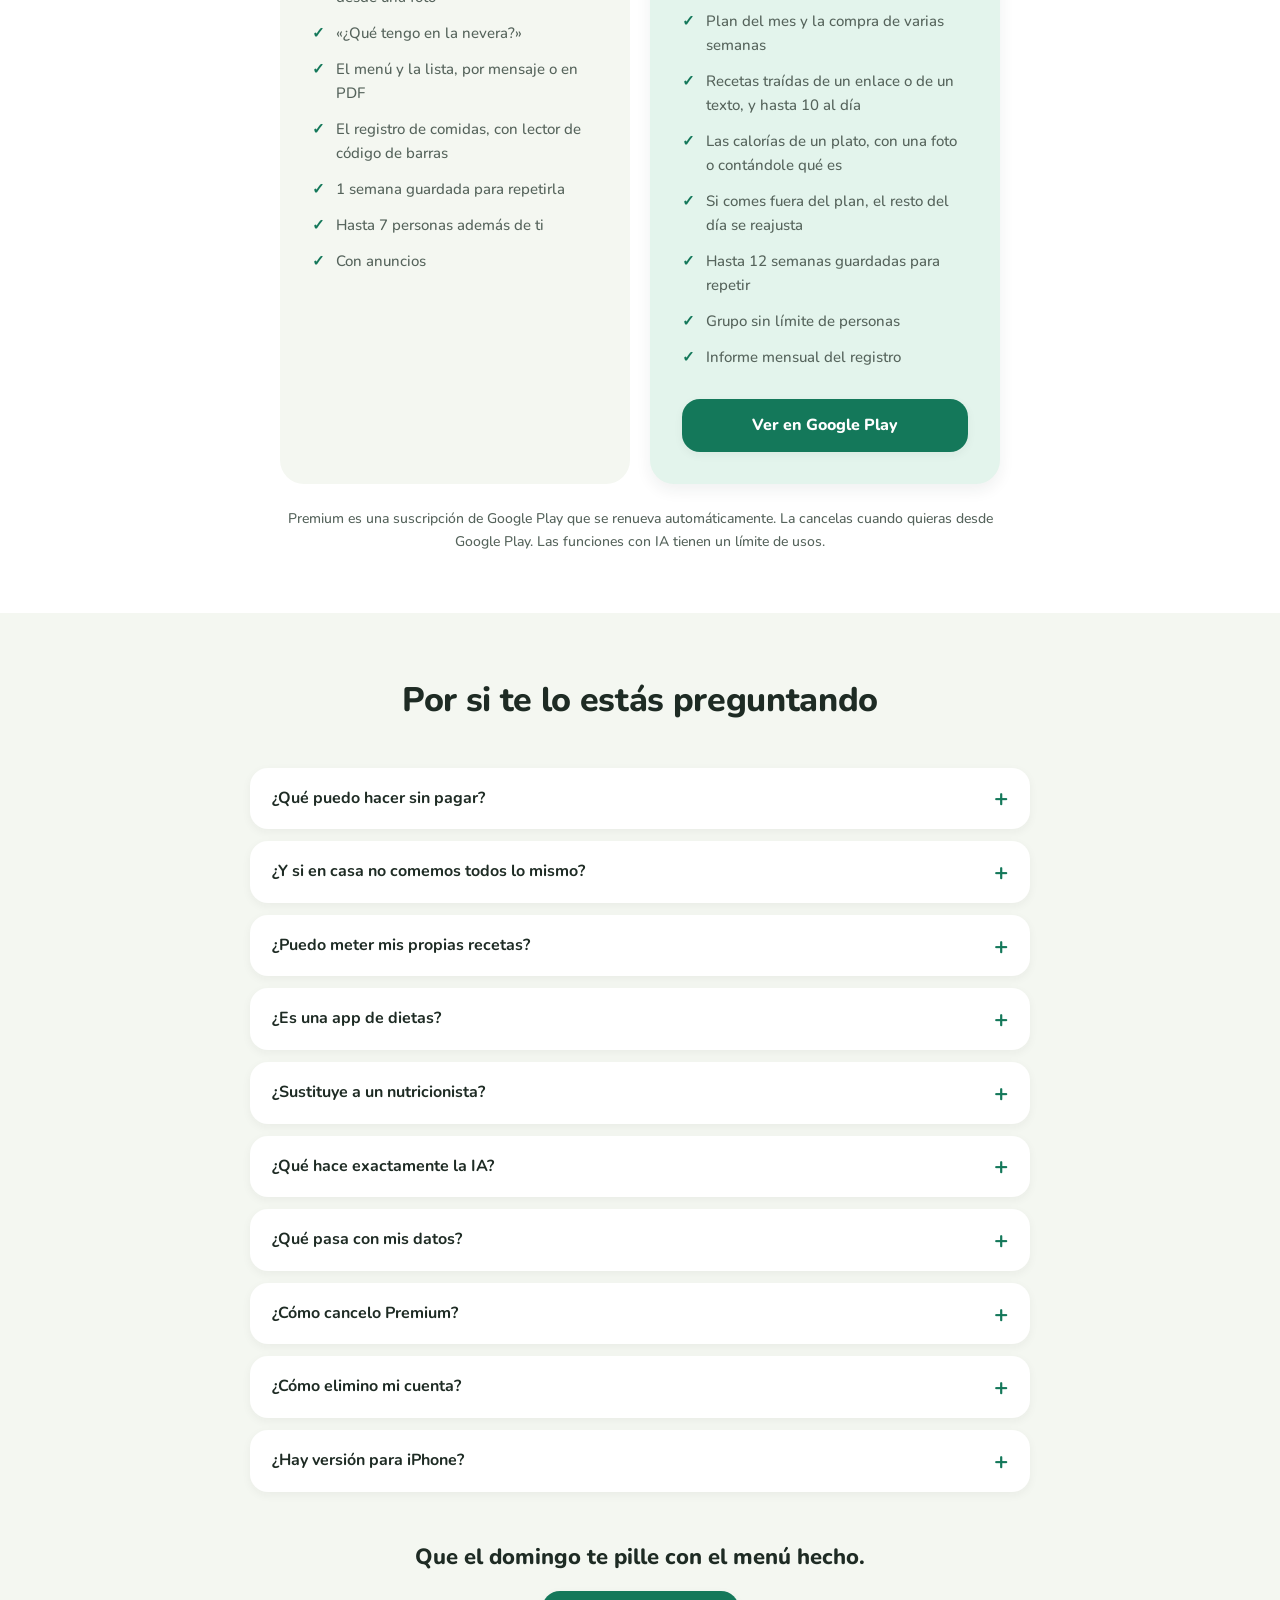
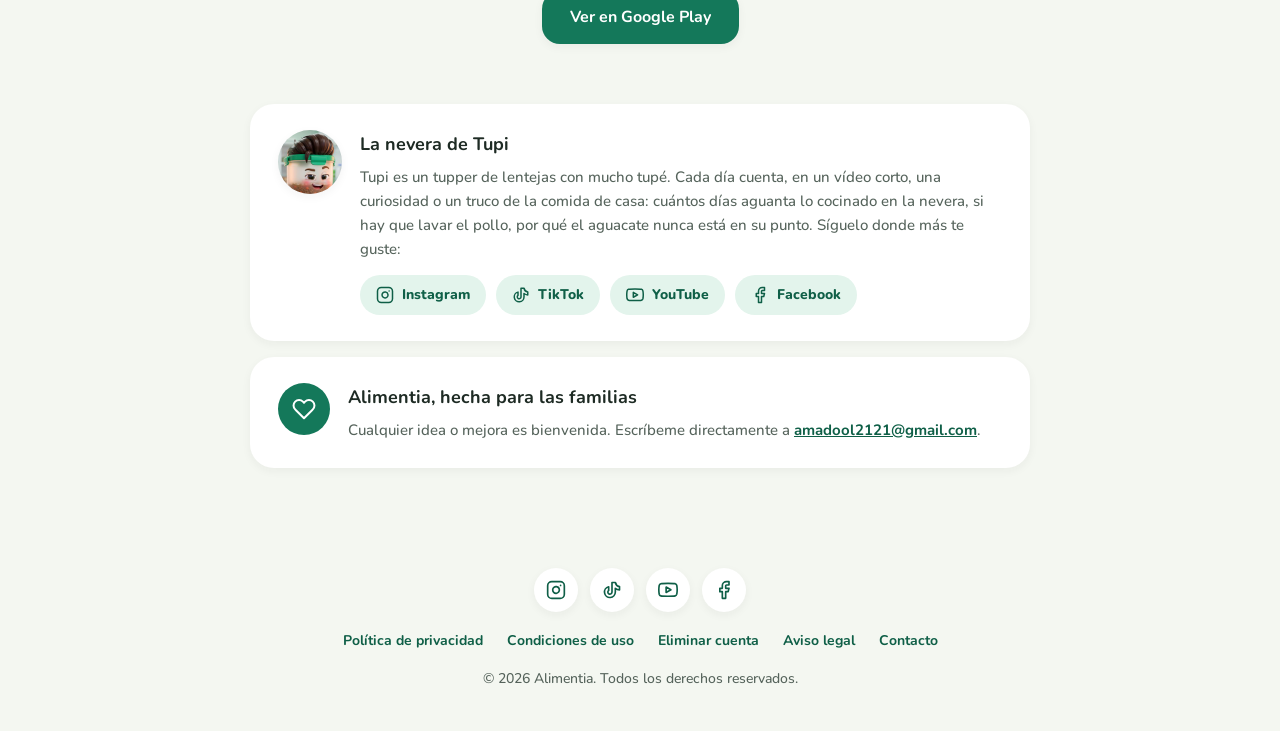
==== commit 9de10c60: "Las redes de Alimentia en la web, con Tupi Joan, 23 de noviembre de 2026: «puedes poner las redes so" ====
--- a/index.html
+++ b/index.html
@@ -129,13 +129,12 @@
           </ul>
         </div>
         <div class="family-card">
-          <h3>Con Premium, también de un enlace o de un texto, o escrita para ti</h3>
+          <h3>Con Premium, también de un enlace o de un texto</h3>
           <ul>
             <li>Pegas el enlace de una web de recetas, o el texto de una receta, y la IA te la deja escrita con sus ingredientes, sus cantidades y sus pasos.</li>
-            <li>Y si no la tienes en ningún sitio, le dices qué te apetece («una cena rápida con calabaza y pollo») y te la escribe. Solo escribe recetas de cocina: ni consejos de salud ni platos para bebés.</li>
             <li>Tú la repasas antes de guardarla: compruebas los ingredientes, dices para quién es y marcas lo que lleva.</li>
             <li>Las redes sociales no dejan leer sus publicaciones desde fuera. De ahí, copia el texto de la descripción o sube una captura.</li>
-            <li>Hasta 10 recetas cada 24 horas, entre las que traes (por enlace, por texto o por foto) y las que te escribe.</li>
+            <li>Hasta 10 recetas traídas cada 24 horas, sea por enlace, por texto o por foto.</li>
           </ul>
         </div>
       </div>
@@ -154,7 +153,6 @@
             <li>Cada persona elige cómo come: el menú de casa, el de casa con otro plato los días que el de todos no encaja con lo que come, o un menú propio.</li>
             <li>Si alguno de los que comen el menú de casa tiene una alergia o es celíaco, ese menú deja fuera las recetas que llevan ese alimento como ingrediente. Lo mismo con lo desaconsejado en el embarazo. Quien tiene menú propio, en el suyo.</li>
             <li>No sabe qué marcas compras ni si un producto lleva trazas. Las etiquetas hay que leerlas siempre, y cada receta te recuerda cuáles mirar.</li>
-            <li>Y lo que alguien no quiere ver en el menú se escribe con su nombre («maíz», «pimiento»): no sale ningún plato que lo lleve entre sus ingredientes. Si es una alergia, mejor márcala como alergia: así se quitan también los platos que la llevan sin nombrarla.</li>
             <li>Si hay niños, pone más a menudo los platos que suelen gustarles.</li>
             <li>Los bebés y los peques de hasta 3 años tienen siempre su propio menú, con recetas para su edad.</li>
           </ul>
@@ -227,7 +225,7 @@
             <li>El menú con IA: le pides la semana con tus palabras</li>
             <li>Menú del cole: cenas que no repiten lo del comedor</li>
             <li>Plan del mes y la compra de varias semanas</li>
-            <li>Recetas traídas de un enlace o de un texto, o escritas para ti: hasta 10 al día</li>
+            <li>Recetas traídas de un enlace o de un texto, y hasta 10 al día</li>
             <li>Las calorías de un plato, con una foto o contándole qué es</li>
             <li>Si comes fuera del plan, el resto del día se reajusta</li>
             <li>Hasta 12 semanas guardadas para repetir</li>
@@ -255,7 +253,7 @@
         </details>
         <details>
           <summary>¿Puedo meter mis propias recetas?</summary>
-          <p>Sí, y es gratis: hasta 100. Las escribes, dices para quién son y entran en el menú y en la compra. Además, si le enseñas una receta en una foto, la app te la deja escrita: tres al mes con la cuenta gratuita. Con Premium, hasta 10 al día, también desde un enlace o un texto, y si no la tienes te la escribe a partir de lo que te apetezca. Tú las repasas antes de guardarlas.</p>
+          <p>Sí, y es gratis: hasta 100. Las escribes, dices para quién son y entran en el menú y en la compra. Además, si le enseñas una receta en una foto, la app te la deja escrita: tres al mes con la cuenta gratuita. Con Premium, hasta 10 al día y también desde un enlace o un texto. Tú las repasas antes de guardarlas.</p>
         </details>
         <details>
           <summary>¿Es una app de dietas?</summary>
@@ -267,7 +265,7 @@
         </details>
         <details>
           <summary>¿Qué hace exactamente la IA?</summary>
-          <p>Casi toda está en Premium: planifica la semana eligiendo entre las recetas de la app según lo que le pidas («esta semana poco tiempo», «más pescado»), estima las calorías de un plato a partir de una foto o de una descripción, lee el menú del comedor, deja escrita la receta que traigas a tu recetario y te escribe una nueva si le dices qué te apetece. Con la cuenta gratuita se usa para una cosa: dejar escrita la receta de una foto, tres al mes. Lo que lee lo repasas tú antes de usarlo. Son estimaciones y puede equivocarse. Si en casa hay alguna alergia, el menú con IA no inventa platos: elige entre las recetas de la app, que tienen los alérgenos revisados, y las tuyas en las que hayas confirmado que no llevan lo que se evita en casa. Y una receta que le pidas escribir, aunque sabe lo que evitáis, no entra en ningún menú hasta que tú confirmas que no lo lleva.</p>
+          <p>Casi toda está en Premium: planifica la semana eligiendo entre las recetas de la app según lo que le pidas («esta semana poco tiempo», «más pescado»), estima las calorías de un plato a partir de una foto o de una descripción, lee el menú del comedor y deja escrita la receta que traigas a tu recetario. Con la cuenta gratuita se usa para una cosa: dejar escrita la receta de una foto, tres al mes. Lo que lee lo repasas tú antes de usarlo. Son estimaciones y puede equivocarse. Si en casa hay alguna alergia, la IA no escribe platos nuevos: elige entre las recetas de la app, que tienen los alérgenos revisados, y las tuyas en las que hayas confirmado que no llevan lo que se evita en casa.</p>
         </details>
         <details>
           <summary>¿Qué pasa con mis datos?</summary>
@@ -295,6 +293,19 @@
 
   <section class="about">
     <div class="container">
+      <div class="about-card">
+        <img class="about-photo" src="img/tupi.jpg" alt="Tupi, un tupper de lentejas con tupé" width="64" height="64" loading="lazy">
+        <div>
+          <h3>La nevera de Tupi</h3>
+          <p>Tupi es un tupper de lentejas con mucho tupé. Cada día cuenta, en un vídeo corto, una curiosidad o un truco de la comida de casa: cuántos días aguanta lo cocinado en la nevera, si hay que lavar el pollo, por qué el aguacate nunca está en su punto. Síguelo donde más te guste:</p>
+          <div class="social-links">
+            <a href="https://www.instagram.com/alimentiaapp/" target="_blank" rel="noopener"><svg viewBox="0 0 24 24" aria-hidden="true"><rect x="2" y="2" width="20" height="20" rx="5" ry="5"/><path d="M16 11.37A4 4 0 1 1 12.63 8 4 4 0 0 1 16 11.37z"/><line x1="17.5" y1="6.5" x2="17.51" y2="6.5"/></svg>Instagram</a>
+            <a href="https://www.tiktok.com/@alimentiaapp" target="_blank" rel="noopener"><svg viewBox="0 0 24 24" aria-hidden="true"><path d="M21 7.917v4.034a9.948 9.948 0 0 1 -5 -1.951v4.5a6.5 6.5 0 1 1 -8 -6.326v4.326a2.5 2.5 0 1 0 4 2v-11.5h4.083a6.005 6.005 0 0 0 4.917 4.917z"/></svg>TikTok</a>
+            <a href="https://www.youtube.com/@alimentiaapp" target="_blank" rel="noopener"><svg viewBox="0 0 24 24" aria-hidden="true"><path d="M22.54 6.42a2.78 2.78 0 0 0-1.94-2C18.88 4 12 4 12 4s-6.88 0-8.6.46a2.78 2.78 0 0 0-1.94 2A29 29 0 0 0 1 11.75a29 29 0 0 0 .46 5.33A2.78 2.78 0 0 0 3.4 19c1.72.46 8.6.46 8.6.46s6.88 0 8.6-.46a2.78 2.78 0 0 0 1.94-2 29 29 0 0 0 .46-5.25 29 29 0 0 0-.46-5.33z"/><polygon points="9.75 15.02 15.5 11.75 9.75 8.48 9.75 15.02"/></svg>YouTube</a>
+            <a href="https://www.facebook.com/people/Alimentia/61596910106424/" target="_blank" rel="noopener"><svg viewBox="0 0 24 24" aria-hidden="true"><path d="M18 2h-3a5 5 0 0 0-5 5v3H7v4h3v8h4v-8h3l1-4h-4V7a1 1 0 0 1 1-1h3z"/></svg>Facebook</a>
+          </div>
+        </div>
+      </div>
       <div class="about-card">
         <div class="about-face" aria-hidden="true"><svg viewBox="0 0 24 24"><path d="M20.84 4.61a5.5 5.5 0 0 0-7.78 0L12 5.67l-1.06-1.06a5.5 5.5 0 0 0-7.78 7.78l1.06 1.06L12 21.23l7.78-7.78 1.06-1.06a5.5 5.5 0 0 0 0-7.78z"/></svg></div>
         <div>
@@ -309,6 +320,12 @@
 
   <footer>
     <div class="container">
+      <div class="footer-social">
+        <a href="https://www.instagram.com/alimentiaapp/" target="_blank" rel="noopener" aria-label="Alimentia en Instagram" title="Instagram"><svg viewBox="0 0 24 24" aria-hidden="true"><rect x="2" y="2" width="20" height="20" rx="5" ry="5"/><path d="M16 11.37A4 4 0 1 1 12.63 8 4 4 0 0 1 16 11.37z"/><line x1="17.5" y1="6.5" x2="17.51" y2="6.5"/></svg></a>
+        <a href="https://www.tiktok.com/@alimentiaapp" target="_blank" rel="noopener" aria-label="Alimentia en TikTok" title="TikTok"><svg viewBox="0 0 24 24" aria-hidden="true"><path d="M21 7.917v4.034a9.948 9.948 0 0 1 -5 -1.951v4.5a6.5 6.5 0 1 1 -8 -6.326v4.326a2.5 2.5 0 1 0 4 2v-11.5h4.083a6.005 6.005 0 0 0 4.917 4.917z"/></svg></a>
+        <a href="https://www.youtube.com/@alimentiaapp" target="_blank" rel="noopener" aria-label="Alimentia en YouTube" title="YouTube"><svg viewBox="0 0 24 24" aria-hidden="true"><path d="M22.54 6.42a2.78 2.78 0 0 0-1.94-2C18.88 4 12 4 12 4s-6.88 0-8.6.46a2.78 2.78 0 0 0-1.94 2A29 29 0 0 0 1 11.75a29 29 0 0 0 .46 5.33A2.78 2.78 0 0 0 3.4 19c1.72.46 8.6.46 8.6.46s6.88 0 8.6-.46a2.78 2.78 0 0 0 1.94-2 29 29 0 0 0 .46-5.25 29 29 0 0 0-.46-5.33z"/><polygon points="9.75 15.02 15.5 11.75 9.75 8.48 9.75 15.02"/></svg></a>
+        <a href="https://www.facebook.com/people/Alimentia/61596910106424/" target="_blank" rel="noopener" aria-label="Alimentia en Facebook" title="Facebook"><svg viewBox="0 0 24 24" aria-hidden="true"><path d="M18 2h-3a5 5 0 0 0-5 5v3H7v4h3v8h4v-8h3l1-4h-4V7a1 1 0 0 1 1-1h3z"/></svg></a>
+      </div>
       <div class="footer-links">
         <a href="privacidad.html">Política de privacidad</a>
         <a href="condiciones.html">Condiciones de uso</a>
--- a/css/style.css
+++ b/css/style.css
@@ -244,12 +244,25 @@
 .about-card h3 { font-size: 18px; margin-bottom: 6px; }
 .about-card p { font-size: 15px; color: var(--text-muted); line-height: 1.6; }
 .about-card a { color: var(--primary-dark); font-weight: 700; }
+.about-card + .about-card { margin-top: 16px; }
+.about-photo { flex: none; width: 64px; height: 64px; border-radius: 50%; object-fit: cover; box-shadow: var(--shadow-sm); }
+
+/* SOCIAL ACCOUNTS: pills with their name in Tupi's card, round icons in the footer of every page */
+.social-links { display: flex; flex-wrap: wrap; gap: 10px; margin-top: 14px; }
+.social-links a { display: inline-flex; align-items: center; gap: 8px; min-height: 40px; padding: 8px 16px; border-radius: 999px; background: var(--primary-light); color: var(--primary-dark); font-size: 14px; font-weight: 800; text-decoration: none; transition: transform 0.15s ease, box-shadow 0.15s ease; }
+.social-links a:hover { transform: translateY(-1px); box-shadow: var(--shadow-sm); }
+.social-links svg, .footer-social svg { flex: none; width: 18px; height: 18px; fill: none; stroke: currentColor; stroke-width: 2; stroke-linecap: round; stroke-linejoin: round; }
+.social-links a:focus-visible, .footer-social a:focus-visible { border-radius: 999px; }
 
 /* FOOTER */
 footer { padding: 40px 0; text-align: center; color: var(--text-muted); font-size: 14px; }
 footer a { color: var(--primary-dark); font-weight: 700; text-decoration: none; }
 footer a:hover { text-decoration: underline; }
 .footer-links { display: flex; justify-content: center; gap: 24px; margin-bottom: 16px; }
+.footer-social { display: flex; justify-content: center; gap: 12px; margin-bottom: 18px; }
+.footer-social a { width: 44px; height: 44px; border-radius: 50%; background: var(--surface); box-shadow: var(--shadow-sm); display: inline-flex; align-items: center; justify-content: center; transition: transform 0.15s ease, box-shadow 0.15s ease; }
+.footer-social a:hover { transform: translateY(-1px); box-shadow: var(--shadow-md); text-decoration: none; }
+.footer-social svg { width: 20px; height: 20px; }
 
 /* LEGAL PAGES */
 .legal { padding: 60px 0; max-width: 800px; margin: 0 auto; }
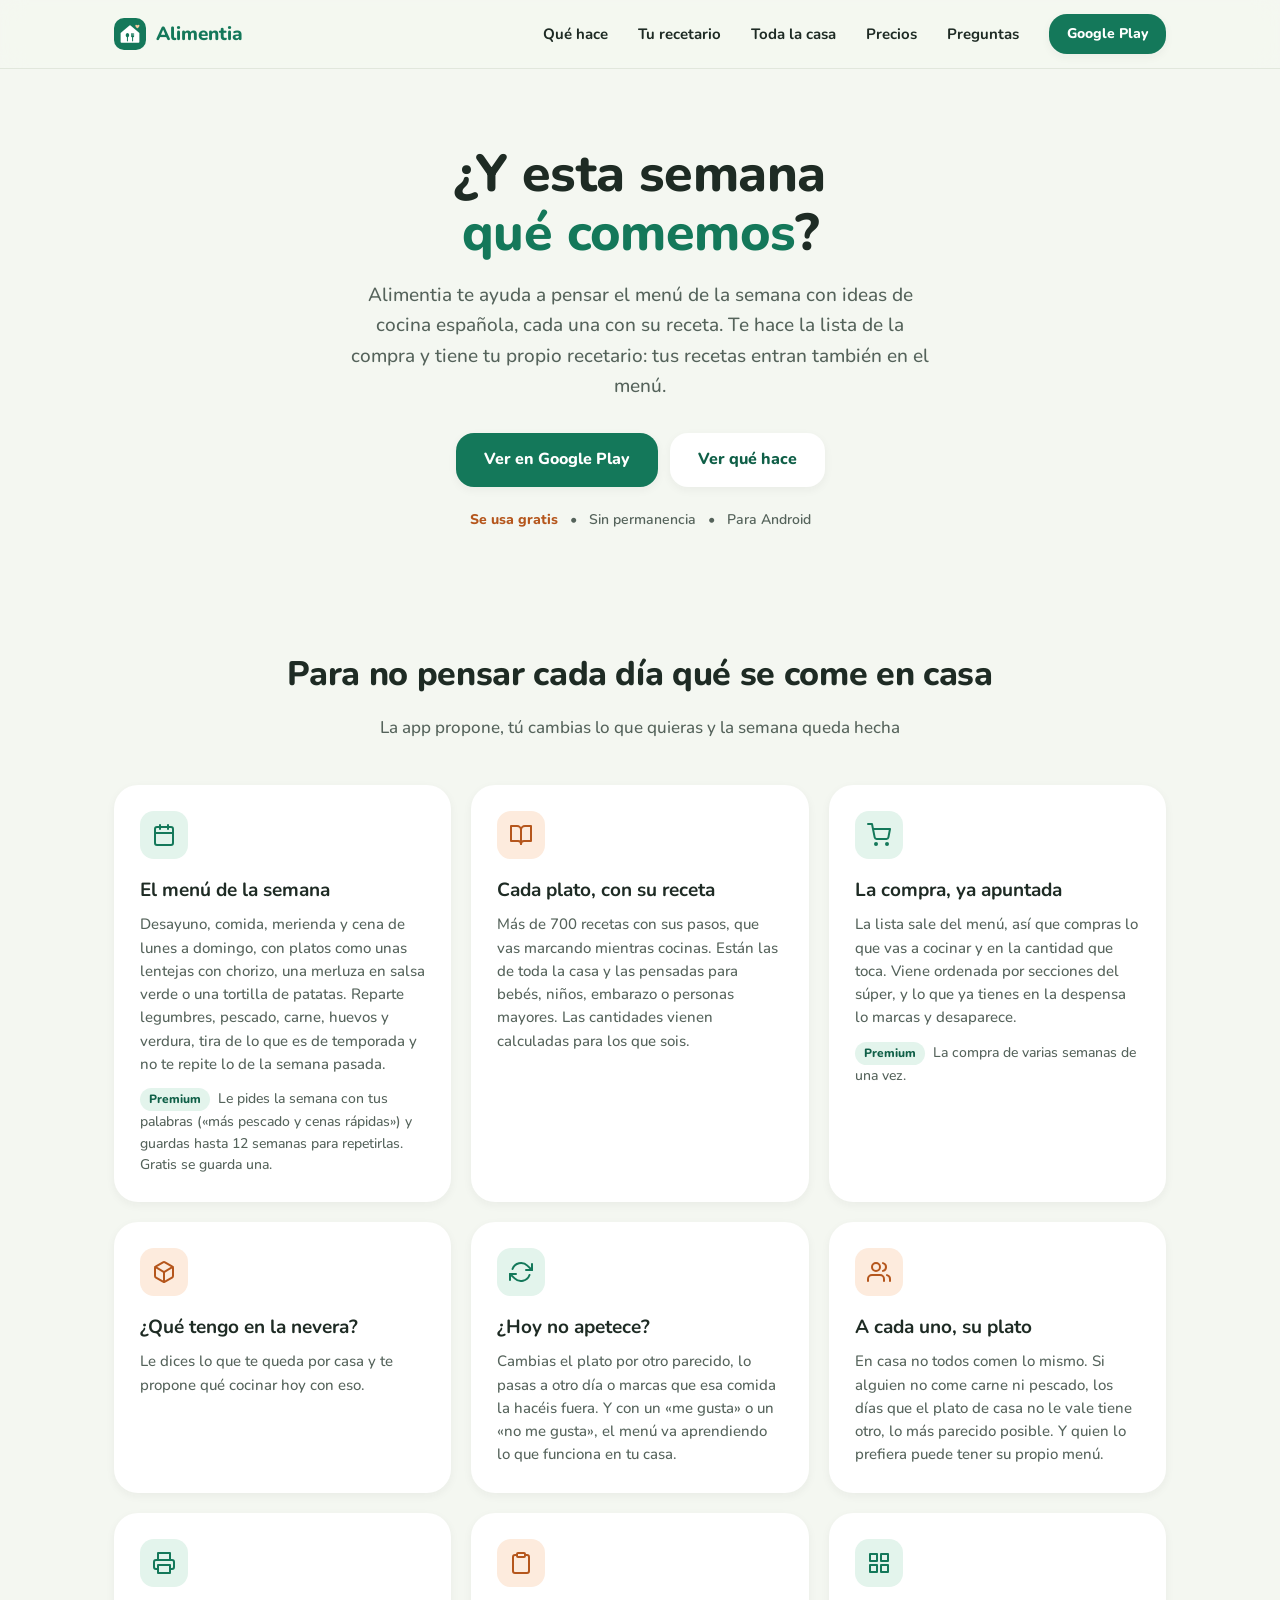
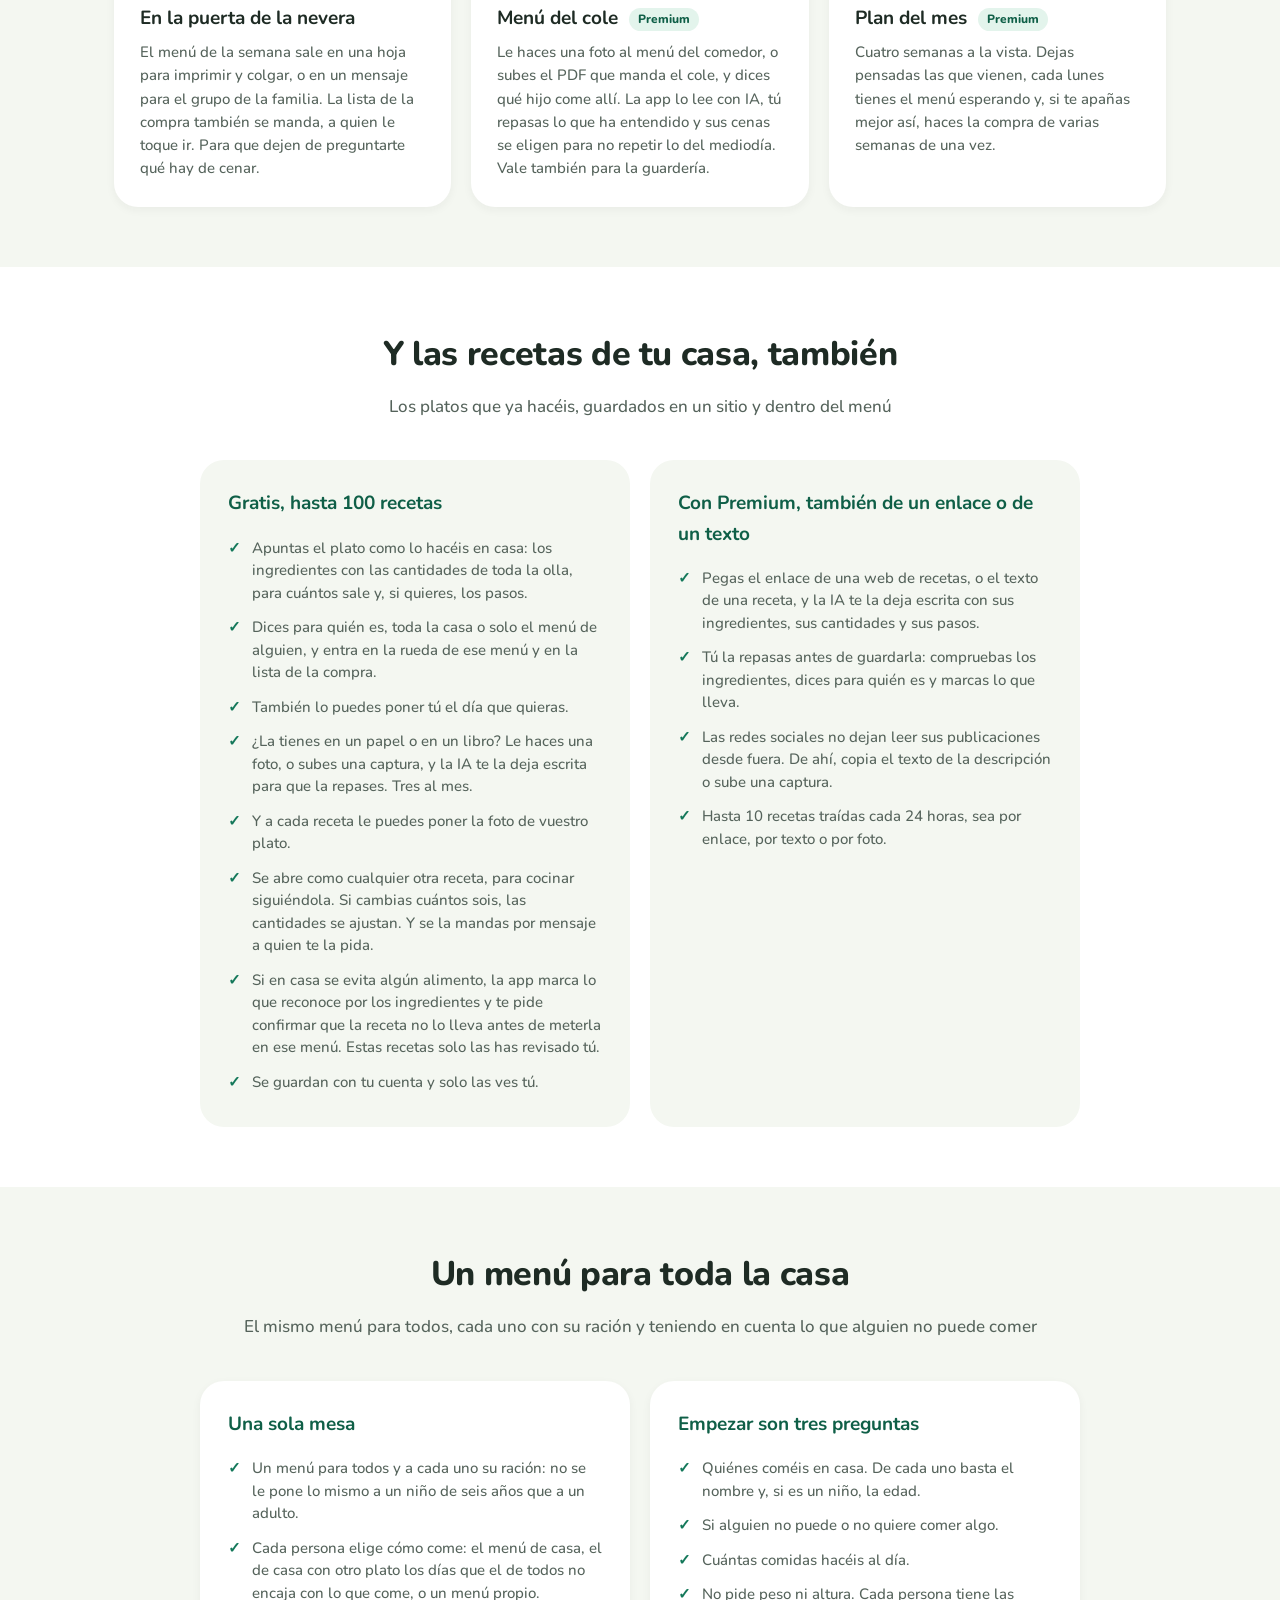
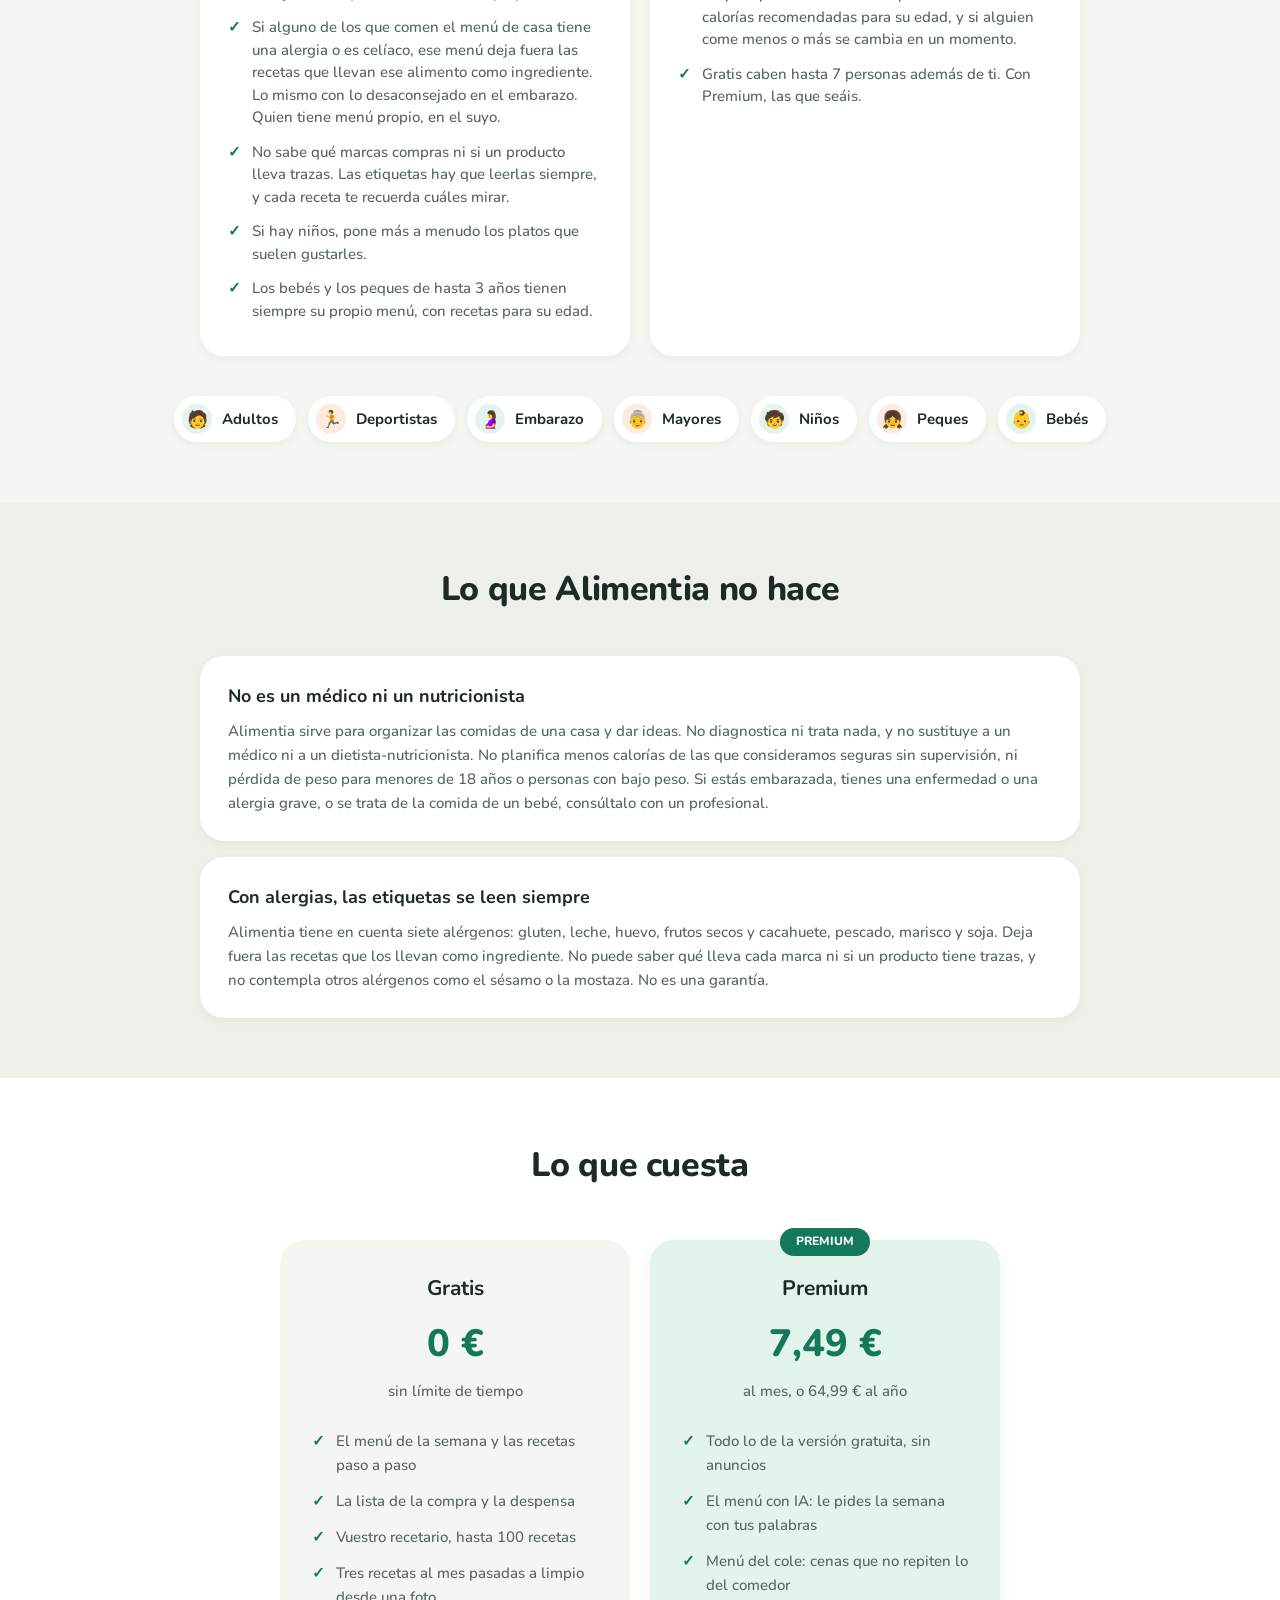
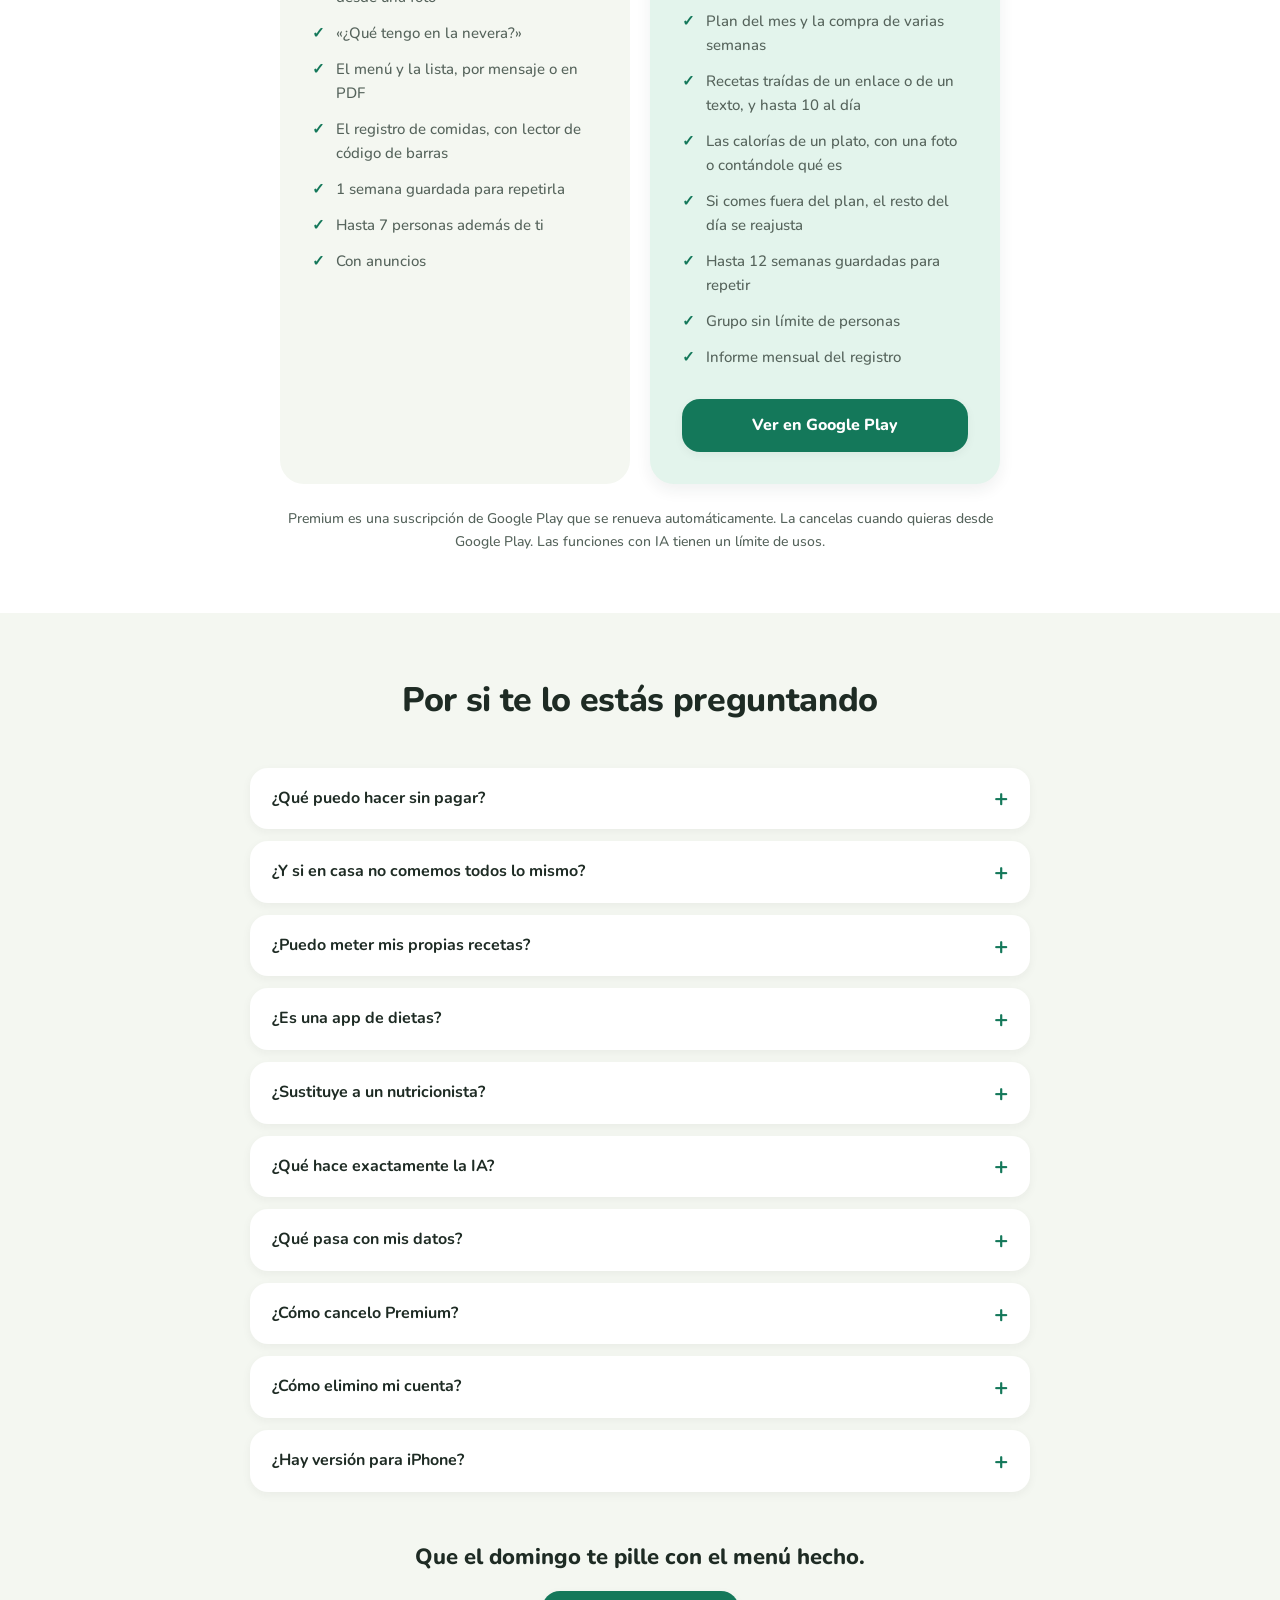
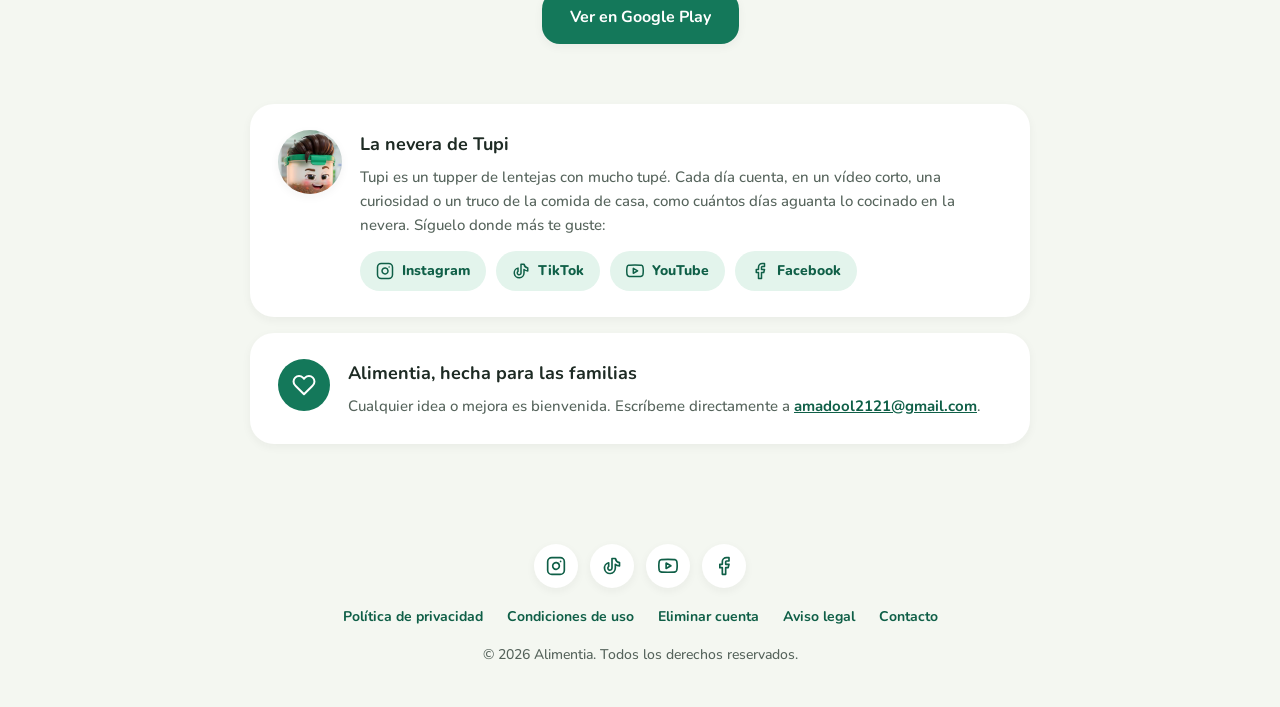
==== commit 5a6ab45a: "La tarjeta de Tupi, sin el detalle de los vídeos Joan, al ver la propuesta: «desde "si hay que lavar" ====
--- a/index.html
+++ b/index.html
@@ -297,7 +297,7 @@
         <img class="about-photo" src="img/tupi.jpg" alt="Tupi, un tupper de lentejas con tupé" width="64" height="64" loading="lazy">
         <div>
           <h3>La nevera de Tupi</h3>
-          <p>Tupi es un tupper de lentejas con mucho tupé. Cada día cuenta, en un vídeo corto, una curiosidad o un truco de la comida de casa: cuántos días aguanta lo cocinado en la nevera, si hay que lavar el pollo, por qué el aguacate nunca está en su punto. Síguelo donde más te guste:</p>
+          <p>Tupi es un tupper de lentejas con mucho tupé. Cada día cuenta, en un vídeo corto, una curiosidad o un truco de la comida de casa, como cuántos días aguanta lo cocinado en la nevera. Síguelo donde más te guste:</p>
           <div class="social-links">
             <a href="https://www.instagram.com/alimentiaapp/" target="_blank" rel="noopener"><svg viewBox="0 0 24 24" aria-hidden="true"><rect x="2" y="2" width="20" height="20" rx="5" ry="5"/><path d="M16 11.37A4 4 0 1 1 12.63 8 4 4 0 0 1 16 11.37z"/><line x1="17.5" y1="6.5" x2="17.51" y2="6.5"/></svg>Instagram</a>
             <a href="https://www.tiktok.com/@alimentiaapp" target="_blank" rel="noopener"><svg viewBox="0 0 24 24" aria-hidden="true"><path d="M21 7.917v4.034a9.948 9.948 0 0 1 -5 -1.951v4.5a6.5 6.5 0 1 1 -8 -6.326v4.326a2.5 2.5 0 1 0 4 2v-11.5h4.083a6.005 6.005 0 0 0 4.917 4.917z"/></svg>TikTok</a>
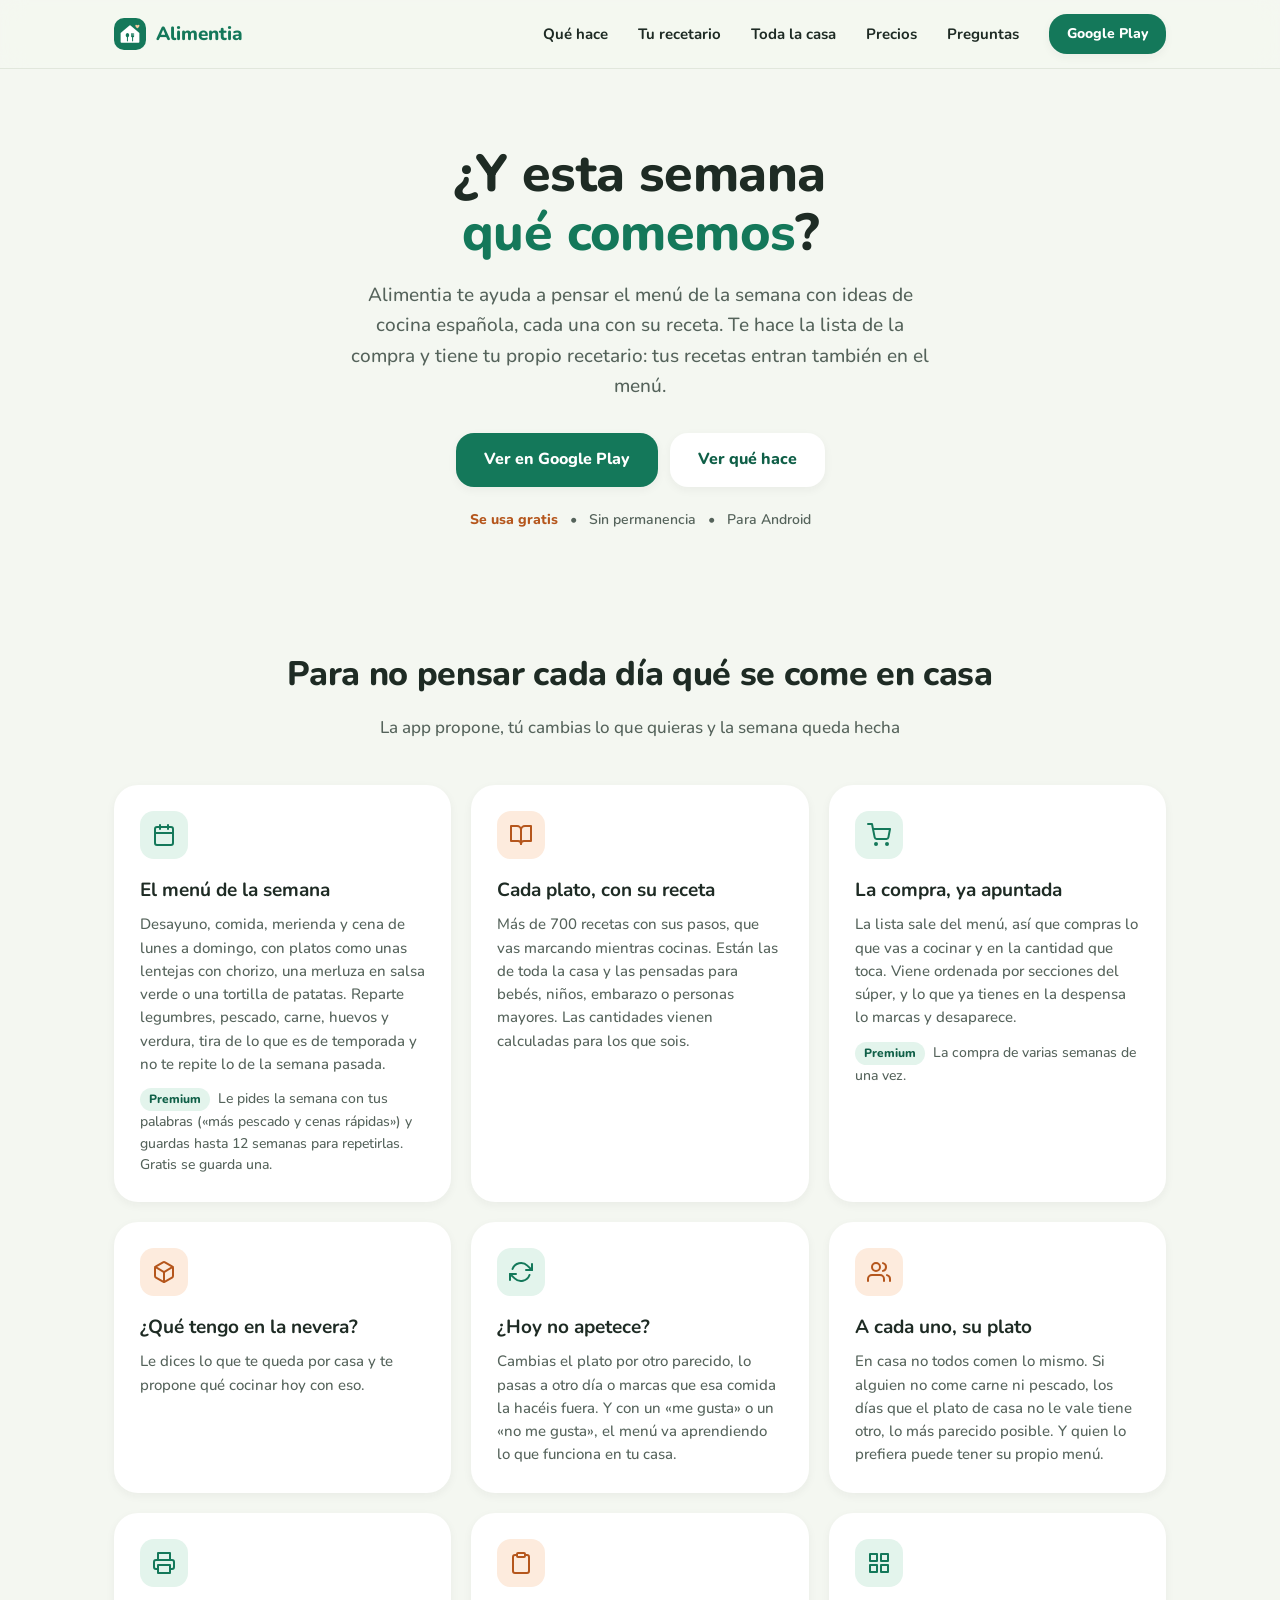
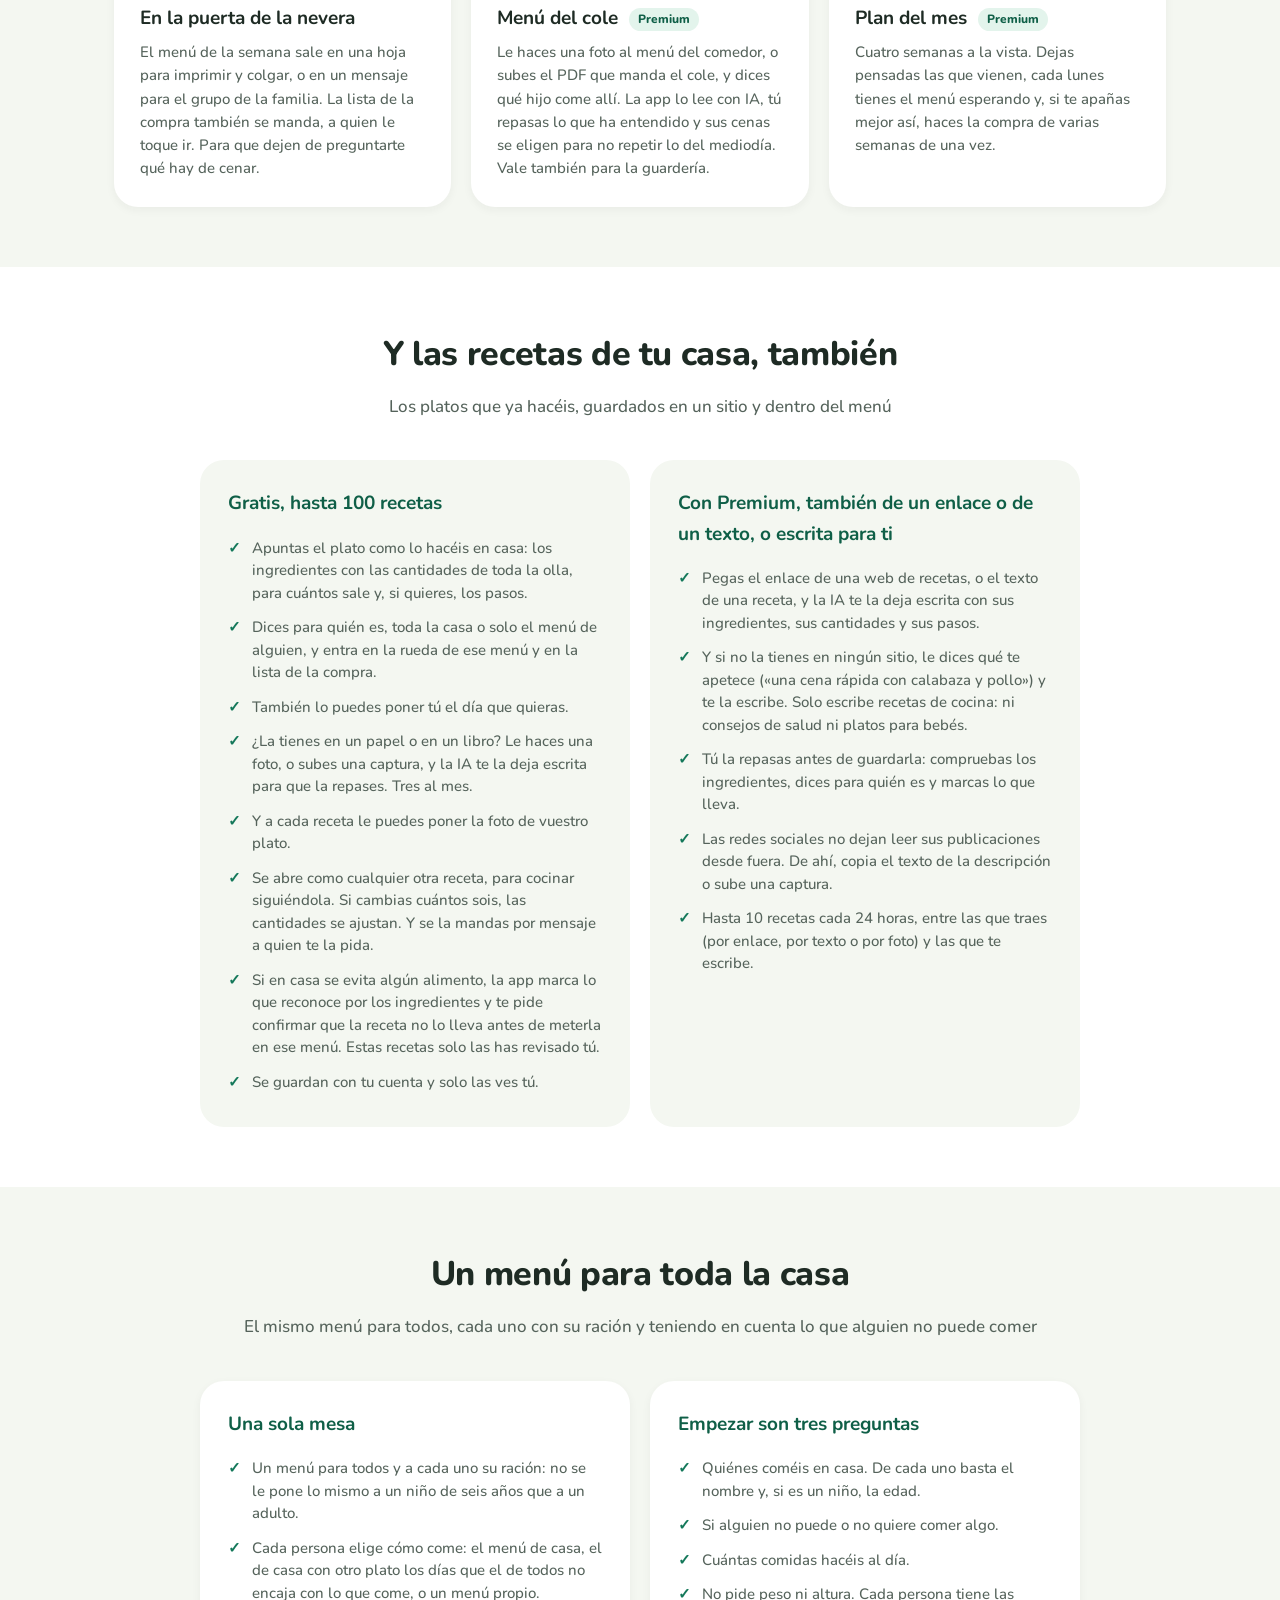
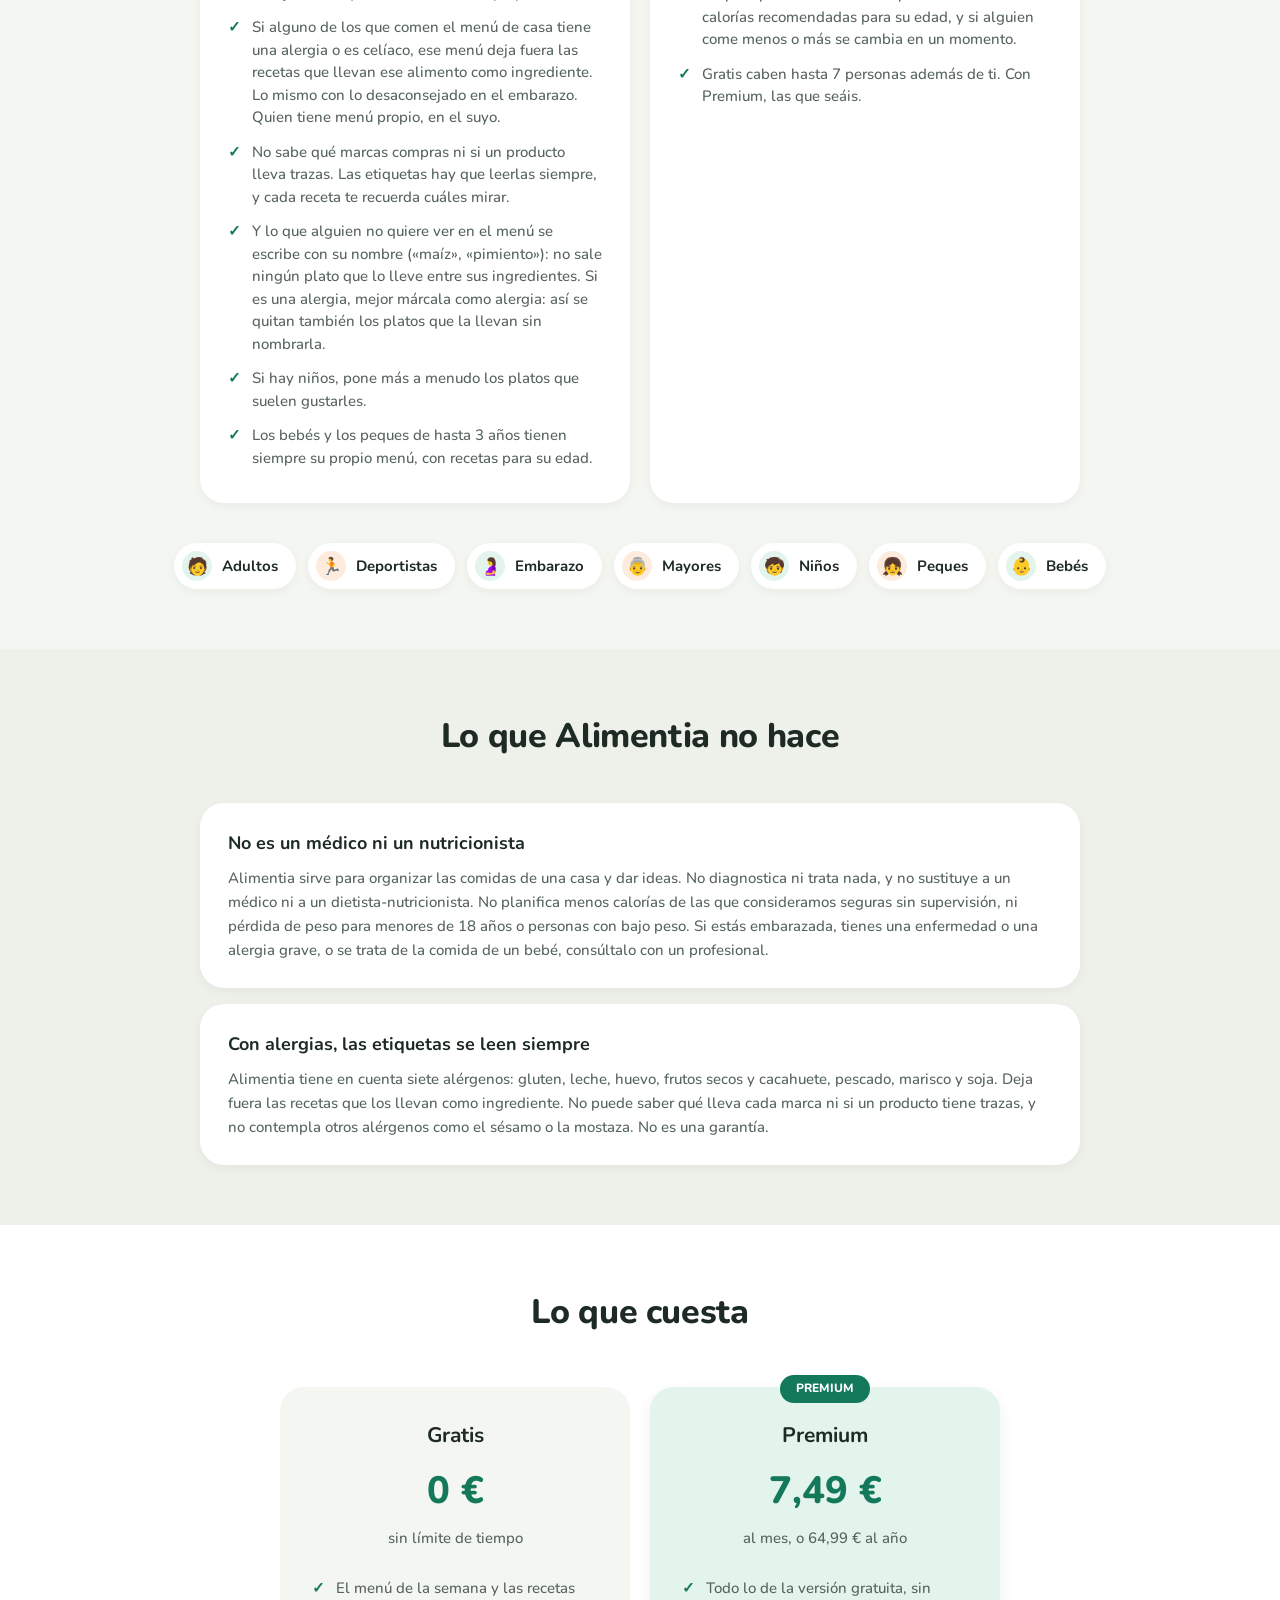
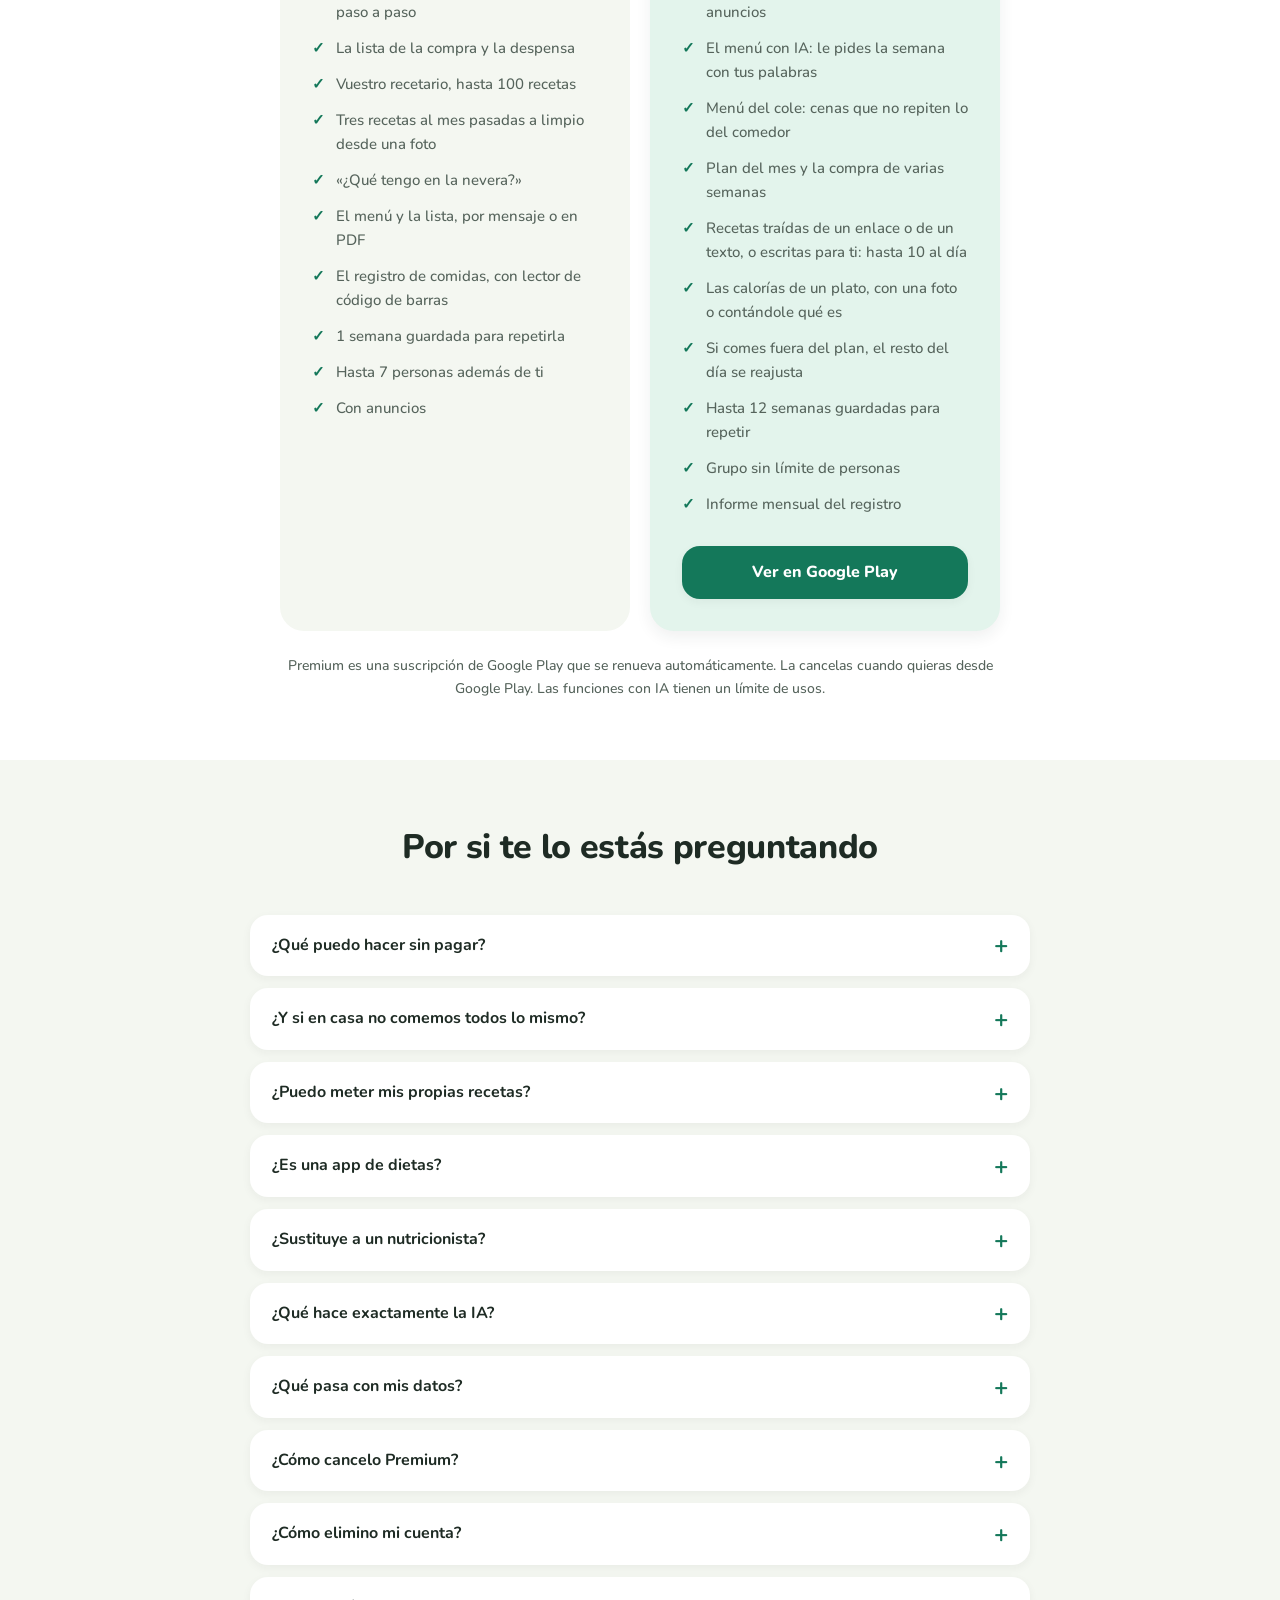
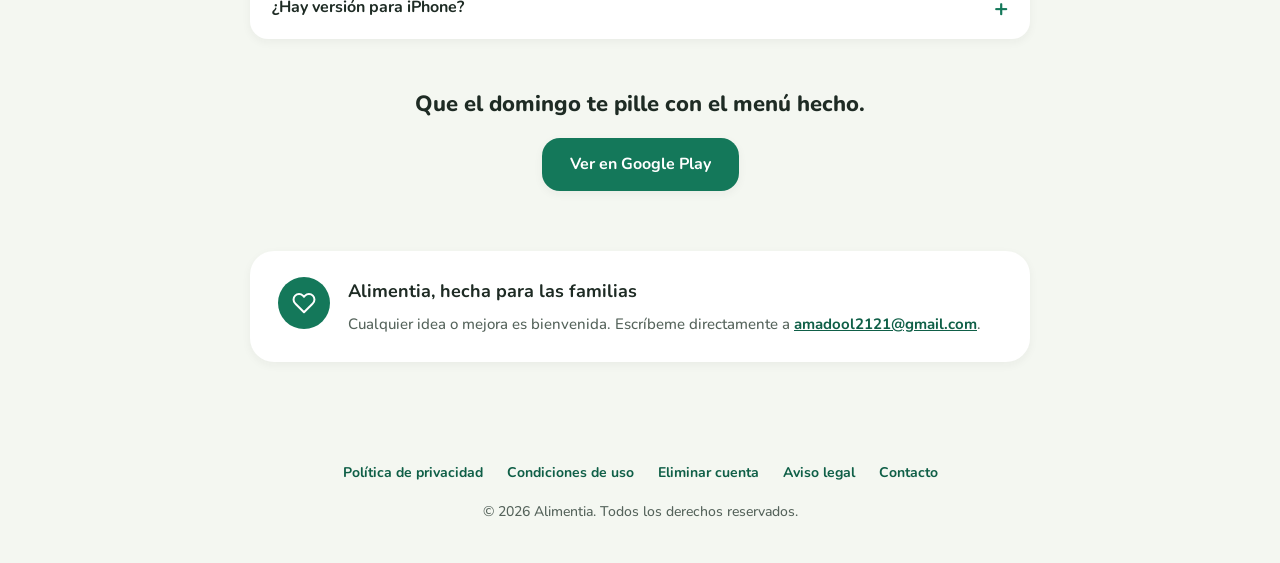
==== commit bbb37a64: "Lo que alguien no quiere en el menú y la receta escrita para Premium (#18) Las dos novedades de la a" ====
--- a/index.html
+++ b/index.html
@@ -129,12 +129,13 @@
           </ul>
         </div>
         <div class="family-card">
-          <h3>Con Premium, también de un enlace o de un texto</h3>
+          <h3>Con Premium, también de un enlace o de un texto, o escrita para ti</h3>
           <ul>
             <li>Pegas el enlace de una web de recetas, o el texto de una receta, y la IA te la deja escrita con sus ingredientes, sus cantidades y sus pasos.</li>
+            <li>Y si no la tienes en ningún sitio, le dices qué te apetece («una cena rápida con calabaza y pollo») y te la escribe. Solo escribe recetas de cocina: ni consejos de salud ni platos para bebés.</li>
             <li>Tú la repasas antes de guardarla: compruebas los ingredientes, dices para quién es y marcas lo que lleva.</li>
             <li>Las redes sociales no dejan leer sus publicaciones desde fuera. De ahí, copia el texto de la descripción o sube una captura.</li>
-            <li>Hasta 10 recetas traídas cada 24 horas, sea por enlace, por texto o por foto.</li>
+            <li>Hasta 10 recetas cada 24 horas, entre las que traes (por enlace, por texto o por foto) y las que te escribe.</li>
           </ul>
         </div>
       </div>
@@ -153,6 +154,7 @@
             <li>Cada persona elige cómo come: el menú de casa, el de casa con otro plato los días que el de todos no encaja con lo que come, o un menú propio.</li>
             <li>Si alguno de los que comen el menú de casa tiene una alergia o es celíaco, ese menú deja fuera las recetas que llevan ese alimento como ingrediente. Lo mismo con lo desaconsejado en el embarazo. Quien tiene menú propio, en el suyo.</li>
             <li>No sabe qué marcas compras ni si un producto lleva trazas. Las etiquetas hay que leerlas siempre, y cada receta te recuerda cuáles mirar.</li>
+            <li>Y lo que alguien no quiere ver en el menú se escribe con su nombre («maíz», «pimiento»): no sale ningún plato que lo lleve entre sus ingredientes. Si es una alergia, mejor márcala como alergia: así se quitan también los platos que la llevan sin nombrarla.</li>
             <li>Si hay niños, pone más a menudo los platos que suelen gustarles.</li>
             <li>Los bebés y los peques de hasta 3 años tienen siempre su propio menú, con recetas para su edad.</li>
           </ul>
@@ -225,7 +227,7 @@
             <li>El menú con IA: le pides la semana con tus palabras</li>
             <li>Menú del cole: cenas que no repiten lo del comedor</li>
             <li>Plan del mes y la compra de varias semanas</li>
-            <li>Recetas traídas de un enlace o de un texto, y hasta 10 al día</li>
+            <li>Recetas traídas de un enlace o de un texto, o escritas para ti: hasta 10 al día</li>
             <li>Las calorías de un plato, con una foto o contándole qué es</li>
             <li>Si comes fuera del plan, el resto del día se reajusta</li>
             <li>Hasta 12 semanas guardadas para repetir</li>
@@ -253,7 +255,7 @@
         </details>
         <details>
           <summary>¿Puedo meter mis propias recetas?</summary>
-          <p>Sí, y es gratis: hasta 100. Las escribes, dices para quién son y entran en el menú y en la compra. Además, si le enseñas una receta en una foto, la app te la deja escrita: tres al mes con la cuenta gratuita. Con Premium, hasta 10 al día y también desde un enlace o un texto. Tú las repasas antes de guardarlas.</p>
+          <p>Sí, y es gratis: hasta 100. Las escribes, dices para quién son y entran en el menú y en la compra. Además, si le enseñas una receta en una foto, la app te la deja escrita: tres al mes con la cuenta gratuita. Con Premium, hasta 10 al día, también desde un enlace o un texto, y si no la tienes te la escribe a partir de lo que te apetezca. Tú las repasas antes de guardarlas.</p>
         </details>
         <details>
           <summary>¿Es una app de dietas?</summary>
@@ -265,7 +267,7 @@
         </details>
         <details>
           <summary>¿Qué hace exactamente la IA?</summary>
-          <p>Casi toda está en Premium: planifica la semana eligiendo entre las recetas de la app según lo que le pidas («esta semana poco tiempo», «más pescado»), estima las calorías de un plato a partir de una foto o de una descripción, lee el menú del comedor y deja escrita la receta que traigas a tu recetario. Con la cuenta gratuita se usa para una cosa: dejar escrita la receta de una foto, tres al mes. Lo que lee lo repasas tú antes de usarlo. Son estimaciones y puede equivocarse. Si en casa hay alguna alergia, la IA no escribe platos nuevos: elige entre las recetas de la app, que tienen los alérgenos revisados, y las tuyas en las que hayas confirmado que no llevan lo que se evita en casa.</p>
+          <p>Casi toda está en Premium: planifica la semana eligiendo entre las recetas de la app según lo que le pidas («esta semana poco tiempo», «más pescado»), estima las calorías de un plato a partir de una foto o de una descripción, lee el menú del comedor, deja escrita la receta que traigas a tu recetario y te escribe una nueva si le dices qué te apetece. Con la cuenta gratuita se usa para una cosa: dejar escrita la receta de una foto, tres al mes. Lo que lee lo repasas tú antes de usarlo. Son estimaciones y puede equivocarse. Si en casa hay alguna alergia, el menú con IA no inventa platos: elige entre las recetas de la app, que tienen los alérgenos revisados, y las tuyas en las que hayas confirmado que no llevan lo que se evita en casa. Y una receta que le pidas escribir, aunque sabe lo que evitáis, no entra en ningún menú hasta que tú confirmas que no lo lleva.</p>
         </details>
         <details>
           <summary>¿Qué pasa con mis datos?</summary>
@@ -293,19 +295,6 @@
 
   <section class="about">
     <div class="container">
-      <div class="about-card">
-        <img class="about-photo" src="img/tupi.jpg" alt="Tupi, un tupper de lentejas con tupé" width="64" height="64" loading="lazy">
-        <div>
-          <h3>La nevera de Tupi</h3>
-          <p>Tupi es un tupper de lentejas con mucho tupé. Cada día cuenta, en un vídeo corto, una curiosidad o un truco de la comida de casa, como cuántos días aguanta lo cocinado en la nevera. Síguelo donde más te guste:</p>
-          <div class="social-links">
-            <a href="https://www.instagram.com/alimentiaapp/" target="_blank" rel="noopener"><svg viewBox="0 0 24 24" aria-hidden="true"><rect x="2" y="2" width="20" height="20" rx="5" ry="5"/><path d="M16 11.37A4 4 0 1 1 12.63 8 4 4 0 0 1 16 11.37z"/><line x1="17.5" y1="6.5" x2="17.51" y2="6.5"/></svg>Instagram</a>
-            <a href="https://www.tiktok.com/@alimentiaapp" target="_blank" rel="noopener"><svg viewBox="0 0 24 24" aria-hidden="true"><path d="M21 7.917v4.034a9.948 9.948 0 0 1 -5 -1.951v4.5a6.5 6.5 0 1 1 -8 -6.326v4.326a2.5 2.5 0 1 0 4 2v-11.5h4.083a6.005 6.005 0 0 0 4.917 4.917z"/></svg>TikTok</a>
-            <a href="https://www.youtube.com/@alimentiaapp" target="_blank" rel="noopener"><svg viewBox="0 0 24 24" aria-hidden="true"><path d="M22.54 6.42a2.78 2.78 0 0 0-1.94-2C18.88 4 12 4 12 4s-6.88 0-8.6.46a2.78 2.78 0 0 0-1.94 2A29 29 0 0 0 1 11.75a29 29 0 0 0 .46 5.33A2.78 2.78 0 0 0 3.4 19c1.72.46 8.6.46 8.6.46s6.88 0 8.6-.46a2.78 2.78 0 0 0 1.94-2 29 29 0 0 0 .46-5.25 29 29 0 0 0-.46-5.33z"/><polygon points="9.75 15.02 15.5 11.75 9.75 8.48 9.75 15.02"/></svg>YouTube</a>
-            <a href="https://www.facebook.com/people/Alimentia/61596910106424/" target="_blank" rel="noopener"><svg viewBox="0 0 24 24" aria-hidden="true"><path d="M18 2h-3a5 5 0 0 0-5 5v3H7v4h3v8h4v-8h3l1-4h-4V7a1 1 0 0 1 1-1h3z"/></svg>Facebook</a>
-          </div>
-        </div>
-      </div>
       <div class="about-card">
         <div class="about-face" aria-hidden="true"><svg viewBox="0 0 24 24"><path d="M20.84 4.61a5.5 5.5 0 0 0-7.78 0L12 5.67l-1.06-1.06a5.5 5.5 0 0 0-7.78 7.78l1.06 1.06L12 21.23l7.78-7.78 1.06-1.06a5.5 5.5 0 0 0 0-7.78z"/></svg></div>
         <div>
@@ -320,12 +309,6 @@
 
   <footer>
     <div class="container">
-      <div class="footer-social">
-        <a href="https://www.instagram.com/alimentiaapp/" target="_blank" rel="noopener" aria-label="Alimentia en Instagram" title="Instagram"><svg viewBox="0 0 24 24" aria-hidden="true"><rect x="2" y="2" width="20" height="20" rx="5" ry="5"/><path d="M16 11.37A4 4 0 1 1 12.63 8 4 4 0 0 1 16 11.37z"/><line x1="17.5" y1="6.5" x2="17.51" y2="6.5"/></svg></a>
-        <a href="https://www.tiktok.com/@alimentiaapp" target="_blank" rel="noopener" aria-label="Alimentia en TikTok" title="TikTok"><svg viewBox="0 0 24 24" aria-hidden="true"><path d="M21 7.917v4.034a9.948 9.948 0 0 1 -5 -1.951v4.5a6.5 6.5 0 1 1 -8 -6.326v4.326a2.5 2.5 0 1 0 4 2v-11.5h4.083a6.005 6.005 0 0 0 4.917 4.917z"/></svg></a>
-        <a href="https://www.youtube.com/@alimentiaapp" target="_blank" rel="noopener" aria-label="Alimentia en YouTube" title="YouTube"><svg viewBox="0 0 24 24" aria-hidden="true"><path d="M22.54 6.42a2.78 2.78 0 0 0-1.94-2C18.88 4 12 4 12 4s-6.88 0-8.6.46a2.78 2.78 0 0 0-1.94 2A29 29 0 0 0 1 11.75a29 29 0 0 0 .46 5.33A2.78 2.78 0 0 0 3.4 19c1.72.46 8.6.46 8.6.46s6.88 0 8.6-.46a2.78 2.78 0 0 0 1.94-2 29 29 0 0 0 .46-5.25 29 29 0 0 0-.46-5.33z"/><polygon points="9.75 15.02 15.5 11.75 9.75 8.48 9.75 15.02"/></svg></a>
-        <a href="https://www.facebook.com/people/Alimentia/61596910106424/" target="_blank" rel="noopener" aria-label="Alimentia en Facebook" title="Facebook"><svg viewBox="0 0 24 24" aria-hidden="true"><path d="M18 2h-3a5 5 0 0 0-5 5v3H7v4h3v8h4v-8h3l1-4h-4V7a1 1 0 0 1 1-1h3z"/></svg></a>
-      </div>
       <div class="footer-links">
         <a href="privacidad.html">Política de privacidad</a>
         <a href="condiciones.html">Condiciones de uso</a>
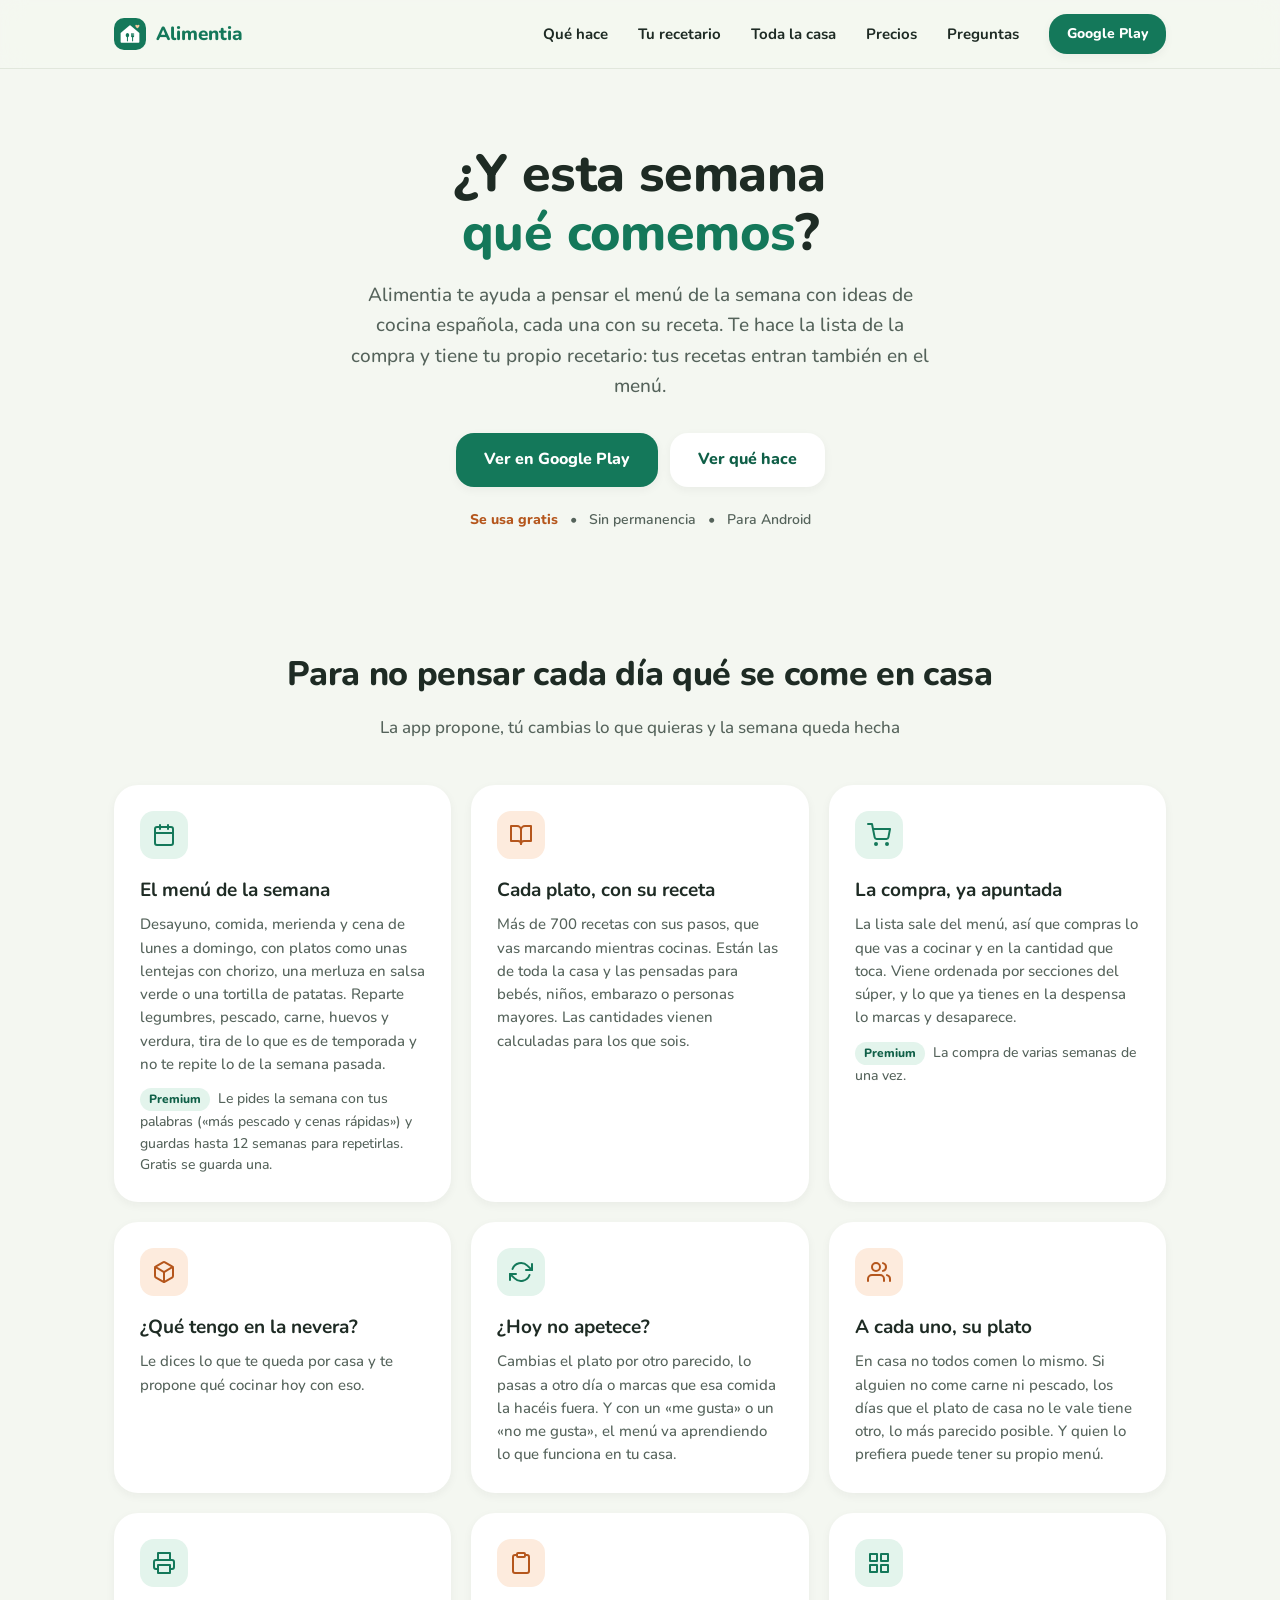
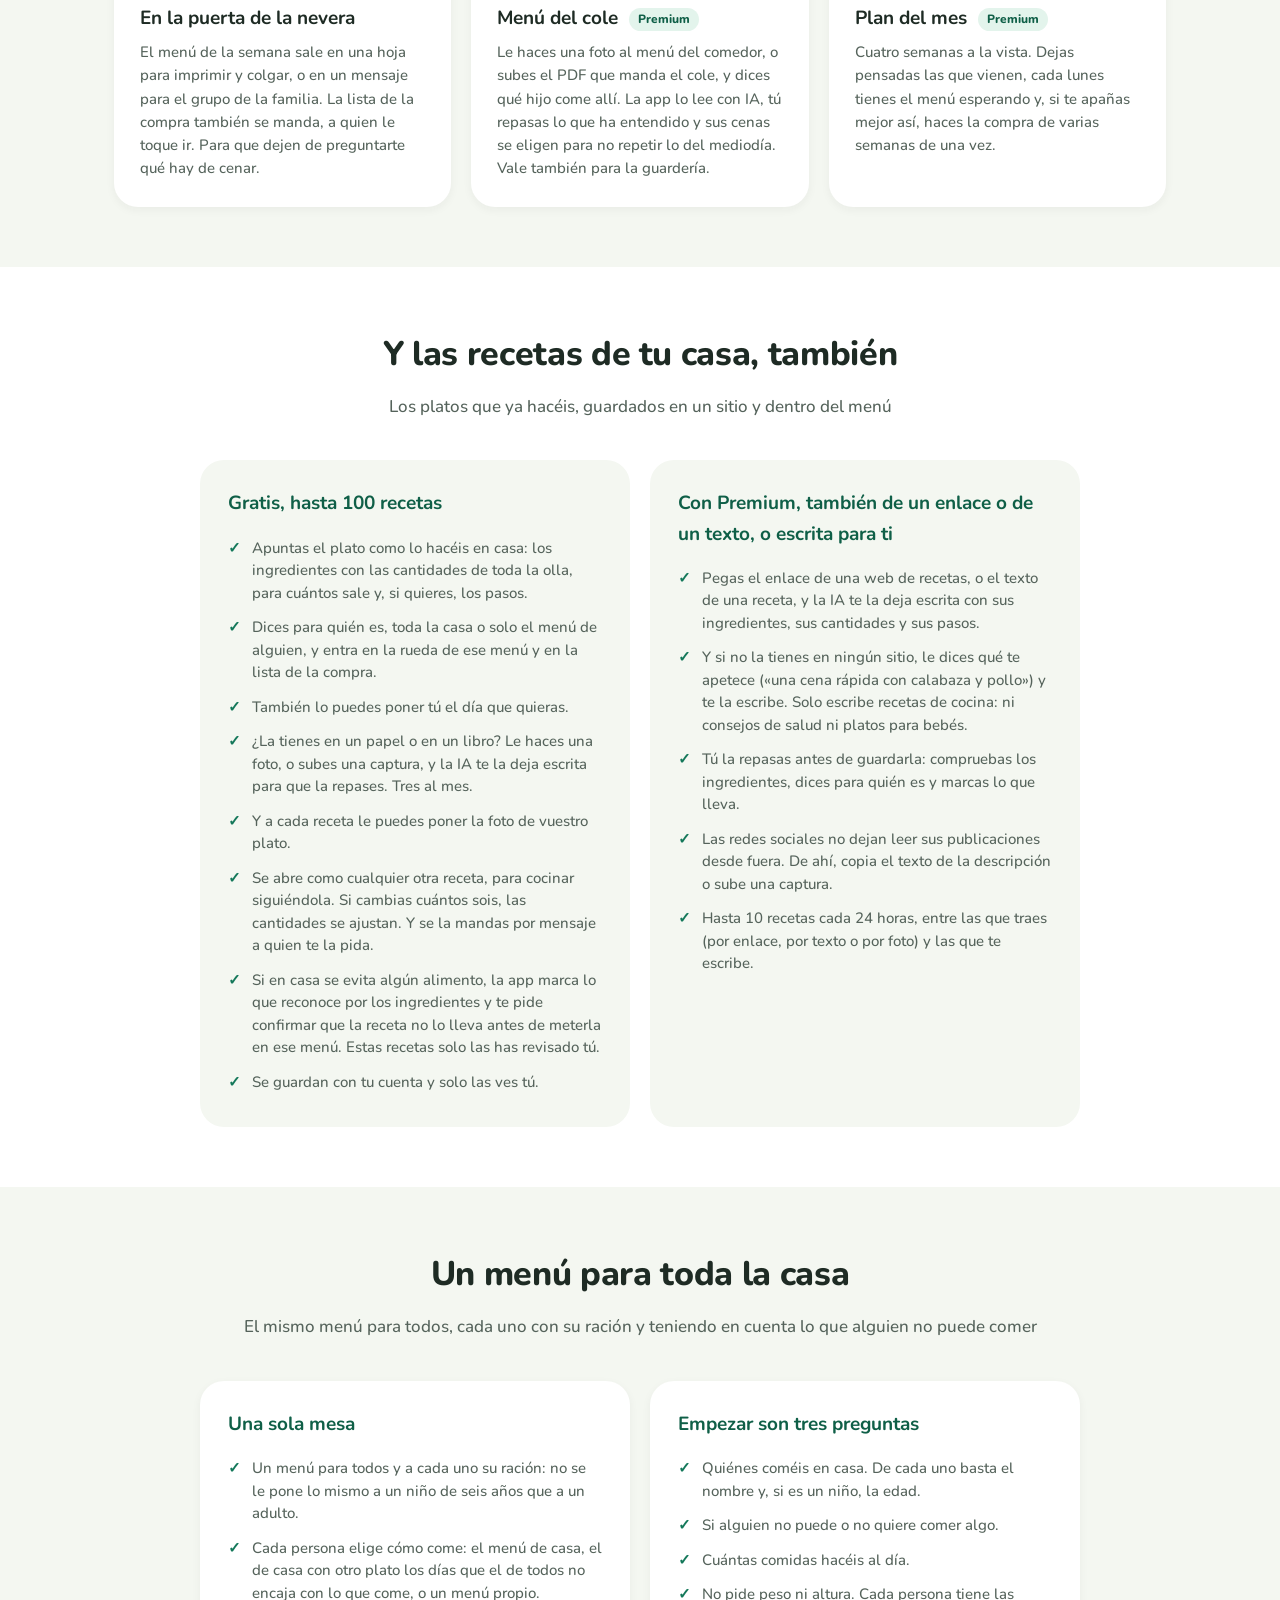
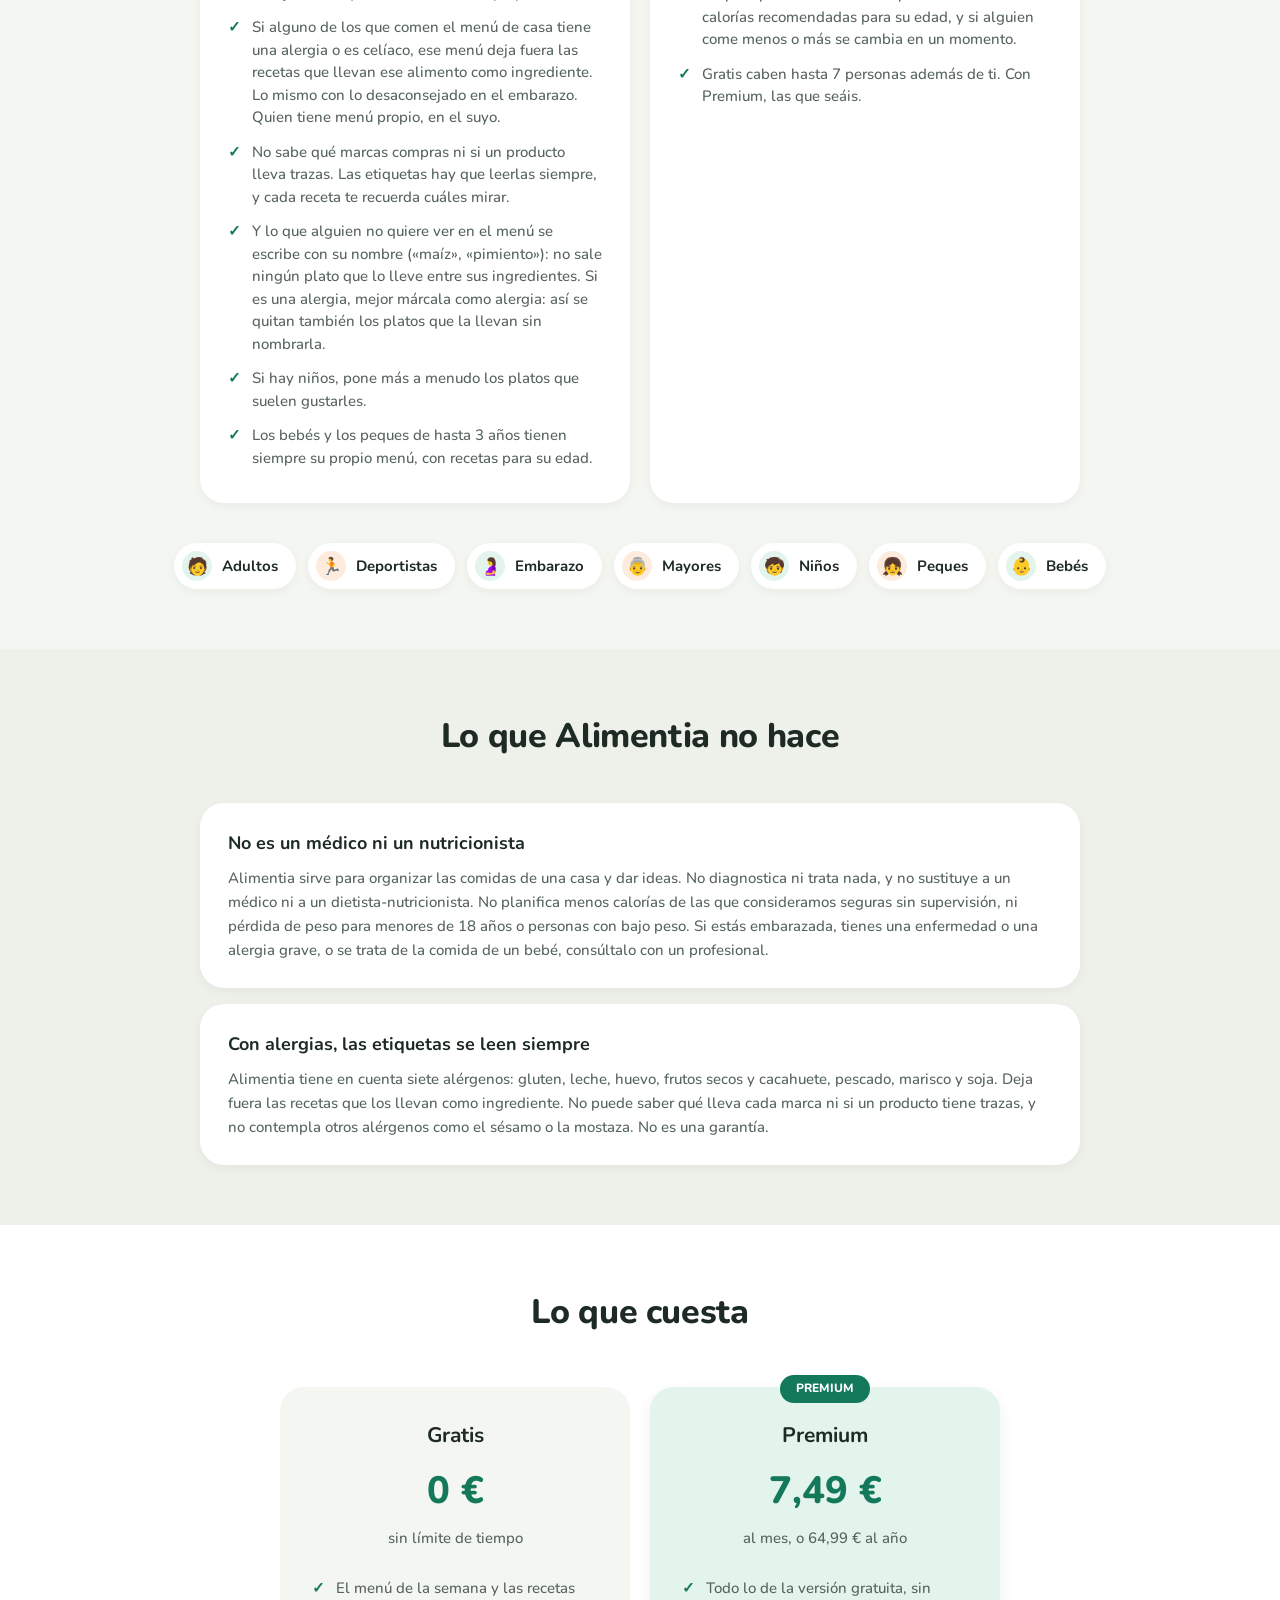
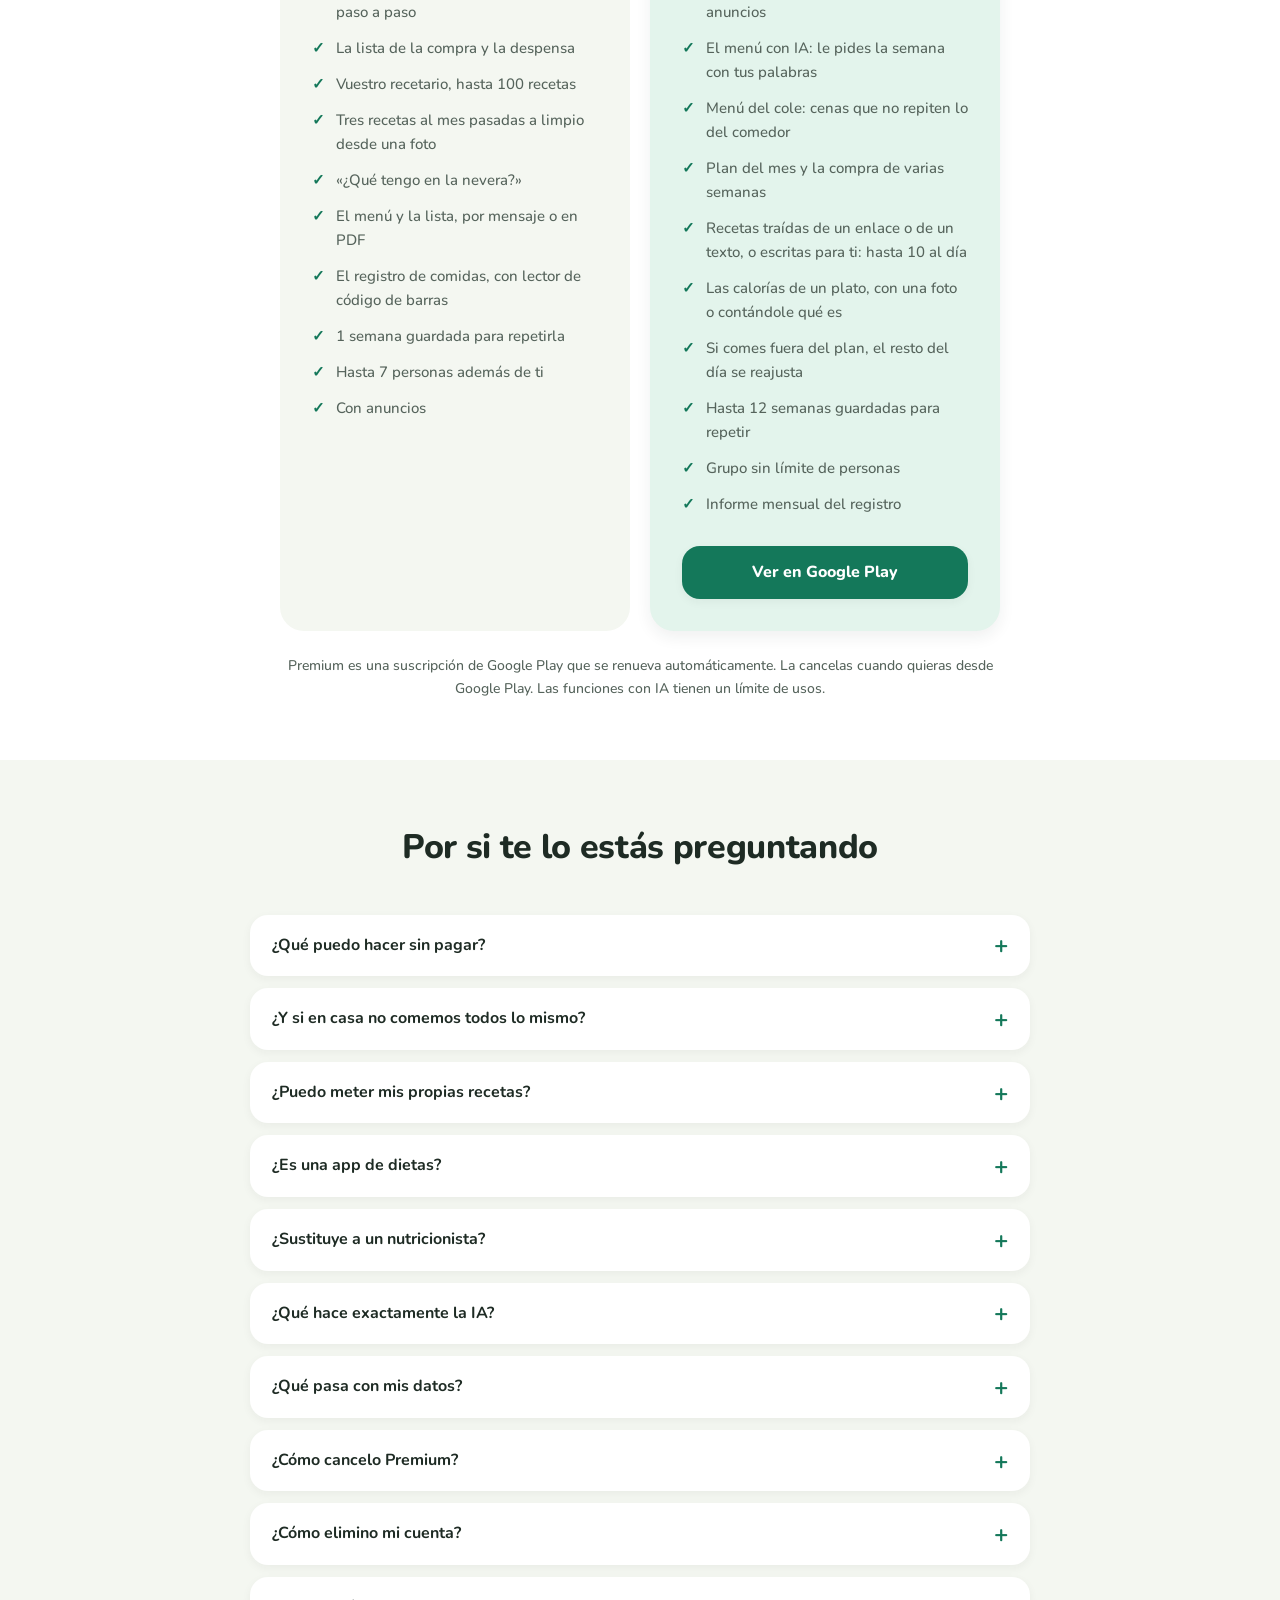
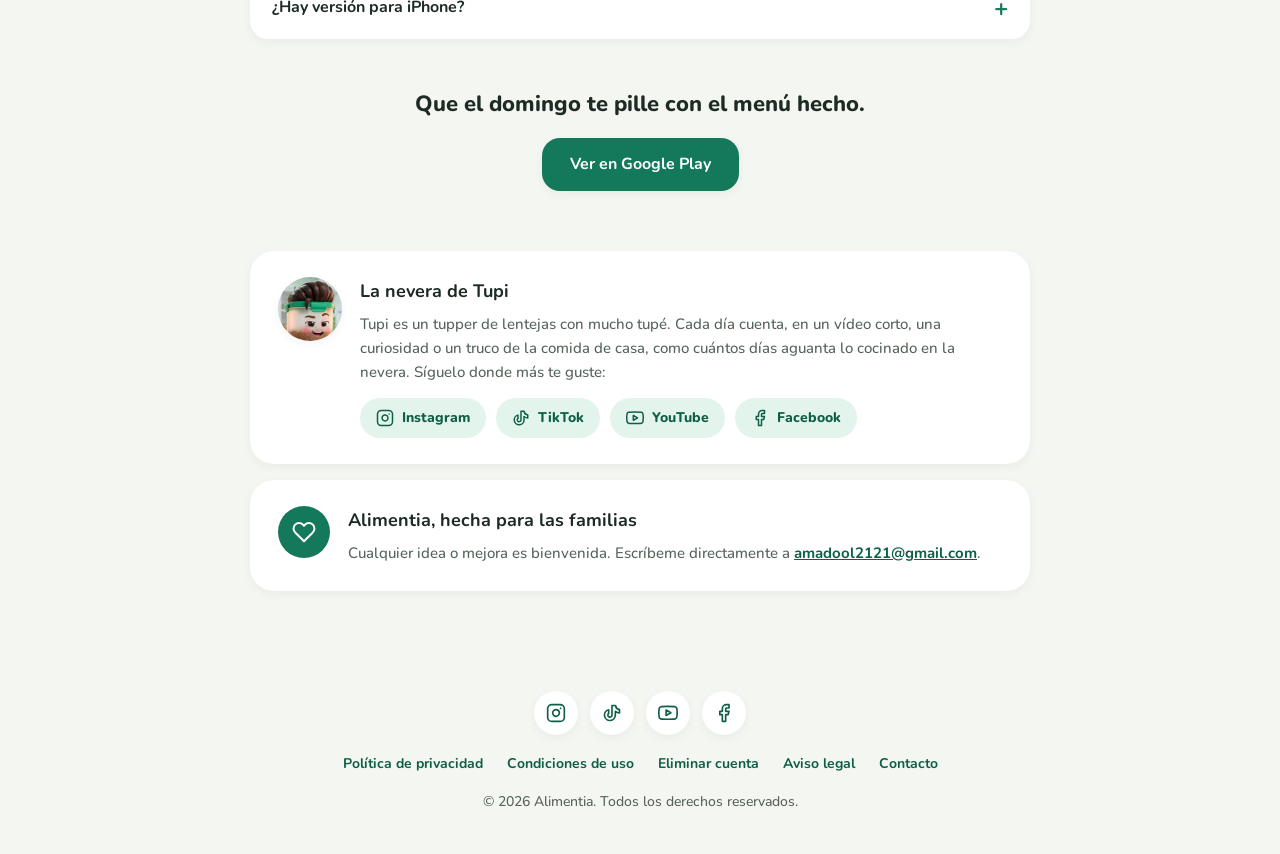
==== commit 8dc85a4a: "Las redes de Alimentia en la web, con Tupi (#19) Joan, 23 de noviembre de 2026: «puedes poner las re" ====
--- a/index.html
+++ b/index.html
@@ -296,6 +296,19 @@
   <section class="about">
     <div class="container">
       <div class="about-card">
+        <img class="about-photo" src="img/tupi.jpg" alt="Tupi, un tupper de lentejas con tupé" width="64" height="64" loading="lazy">
+        <div>
+          <h3>La nevera de Tupi</h3>
+          <p>Tupi es un tupper de lentejas con mucho tupé. Cada día cuenta, en un vídeo corto, una curiosidad o un truco de la comida de casa, como cuántos días aguanta lo cocinado en la nevera. Síguelo donde más te guste:</p>
+          <div class="social-links">
+            <a href="https://www.instagram.com/alimentiaapp/" target="_blank" rel="noopener"><svg viewBox="0 0 24 24" aria-hidden="true"><rect x="2" y="2" width="20" height="20" rx="5" ry="5"/><path d="M16 11.37A4 4 0 1 1 12.63 8 4 4 0 0 1 16 11.37z"/><line x1="17.5" y1="6.5" x2="17.51" y2="6.5"/></svg>Instagram</a>
+            <a href="https://www.tiktok.com/@alimentiaapp" target="_blank" rel="noopener"><svg viewBox="0 0 24 24" aria-hidden="true"><path d="M21 7.917v4.034a9.948 9.948 0 0 1 -5 -1.951v4.5a6.5 6.5 0 1 1 -8 -6.326v4.326a2.5 2.5 0 1 0 4 2v-11.5h4.083a6.005 6.005 0 0 0 4.917 4.917z"/></svg>TikTok</a>
+            <a href="https://www.youtube.com/@alimentiaapp" target="_blank" rel="noopener"><svg viewBox="0 0 24 24" aria-hidden="true"><path d="M22.54 6.42a2.78 2.78 0 0 0-1.94-2C18.88 4 12 4 12 4s-6.88 0-8.6.46a2.78 2.78 0 0 0-1.94 2A29 29 0 0 0 1 11.75a29 29 0 0 0 .46 5.33A2.78 2.78 0 0 0 3.4 19c1.72.46 8.6.46 8.6.46s6.88 0 8.6-.46a2.78 2.78 0 0 0 1.94-2 29 29 0 0 0 .46-5.25 29 29 0 0 0-.46-5.33z"/><polygon points="9.75 15.02 15.5 11.75 9.75 8.48 9.75 15.02"/></svg>YouTube</a>
+            <a href="https://www.facebook.com/people/Alimentia/61596910106424/" target="_blank" rel="noopener"><svg viewBox="0 0 24 24" aria-hidden="true"><path d="M18 2h-3a5 5 0 0 0-5 5v3H7v4h3v8h4v-8h3l1-4h-4V7a1 1 0 0 1 1-1h3z"/></svg>Facebook</a>
+          </div>
+        </div>
+      </div>
+      <div class="about-card">
         <div class="about-face" aria-hidden="true"><svg viewBox="0 0 24 24"><path d="M20.84 4.61a5.5 5.5 0 0 0-7.78 0L12 5.67l-1.06-1.06a5.5 5.5 0 0 0-7.78 7.78l1.06 1.06L12 21.23l7.78-7.78 1.06-1.06a5.5 5.5 0 0 0 0-7.78z"/></svg></div>
         <div>
           <h3>Alimentia, hecha para las familias</h3>
@@ -309,6 +322,12 @@
 
   <footer>
     <div class="container">
+      <div class="footer-social">
+        <a href="https://www.instagram.com/alimentiaapp/" target="_blank" rel="noopener" aria-label="Alimentia en Instagram" title="Instagram"><svg viewBox="0 0 24 24" aria-hidden="true"><rect x="2" y="2" width="20" height="20" rx="5" ry="5"/><path d="M16 11.37A4 4 0 1 1 12.63 8 4 4 0 0 1 16 11.37z"/><line x1="17.5" y1="6.5" x2="17.51" y2="6.5"/></svg></a>
+        <a href="https://www.tiktok.com/@alimentiaapp" target="_blank" rel="noopener" aria-label="Alimentia en TikTok" title="TikTok"><svg viewBox="0 0 24 24" aria-hidden="true"><path d="M21 7.917v4.034a9.948 9.948 0 0 1 -5 -1.951v4.5a6.5 6.5 0 1 1 -8 -6.326v4.326a2.5 2.5 0 1 0 4 2v-11.5h4.083a6.005 6.005 0 0 0 4.917 4.917z"/></svg></a>
+        <a href="https://www.youtube.com/@alimentiaapp" target="_blank" rel="noopener" aria-label="Alimentia en YouTube" title="YouTube"><svg viewBox="0 0 24 24" aria-hidden="true"><path d="M22.54 6.42a2.78 2.78 0 0 0-1.94-2C18.88 4 12 4 12 4s-6.88 0-8.6.46a2.78 2.78 0 0 0-1.94 2A29 29 0 0 0 1 11.75a29 29 0 0 0 .46 5.33A2.78 2.78 0 0 0 3.4 19c1.72.46 8.6.46 8.6.46s6.88 0 8.6-.46a2.78 2.78 0 0 0 1.94-2 29 29 0 0 0 .46-5.25 29 29 0 0 0-.46-5.33z"/><polygon points="9.75 15.02 15.5 11.75 9.75 8.48 9.75 15.02"/></svg></a>
+        <a href="https://www.facebook.com/people/Alimentia/61596910106424/" target="_blank" rel="noopener" aria-label="Alimentia en Facebook" title="Facebook"><svg viewBox="0 0 24 24" aria-hidden="true"><path d="M18 2h-3a5 5 0 0 0-5 5v3H7v4h3v8h4v-8h3l1-4h-4V7a1 1 0 0 1 1-1h3z"/></svg></a>
+      </div>
       <div class="footer-links">
         <a href="privacidad.html">Política de privacidad</a>
         <a href="condiciones.html">Condiciones de uso</a>
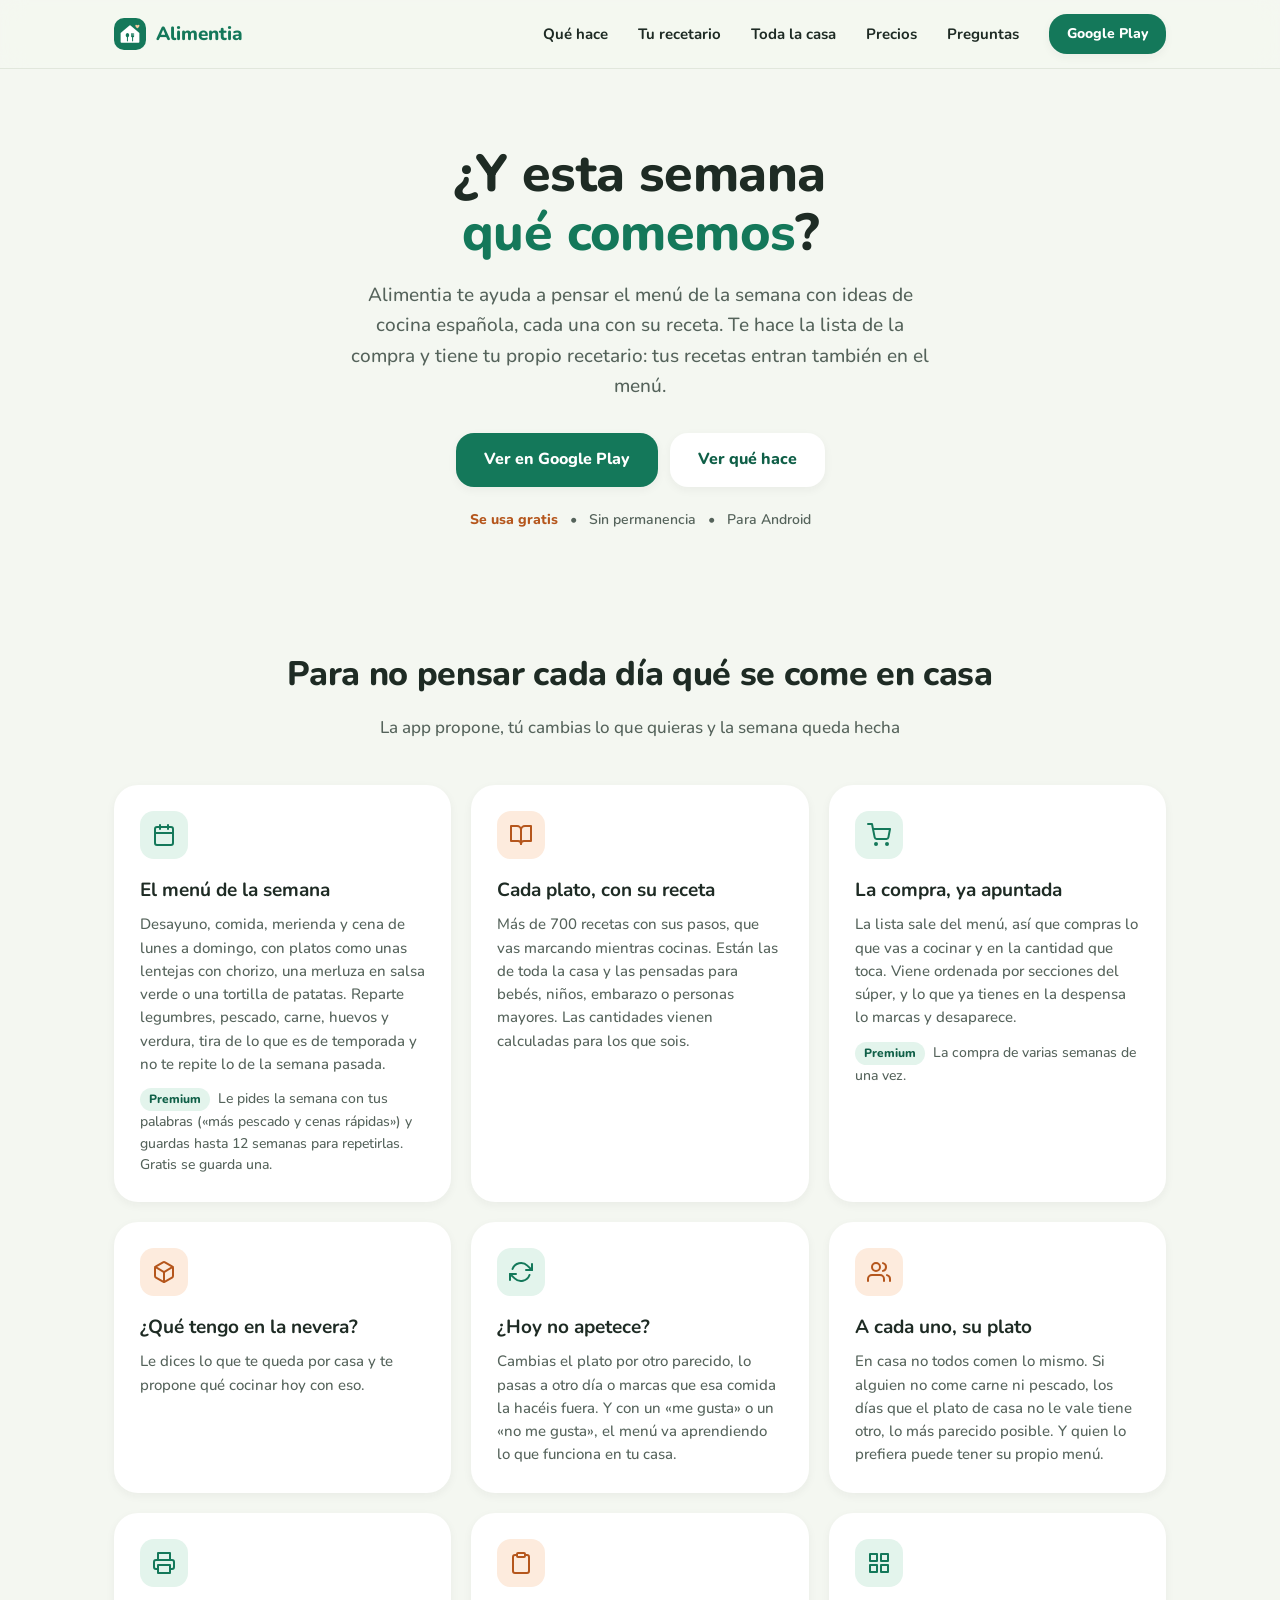
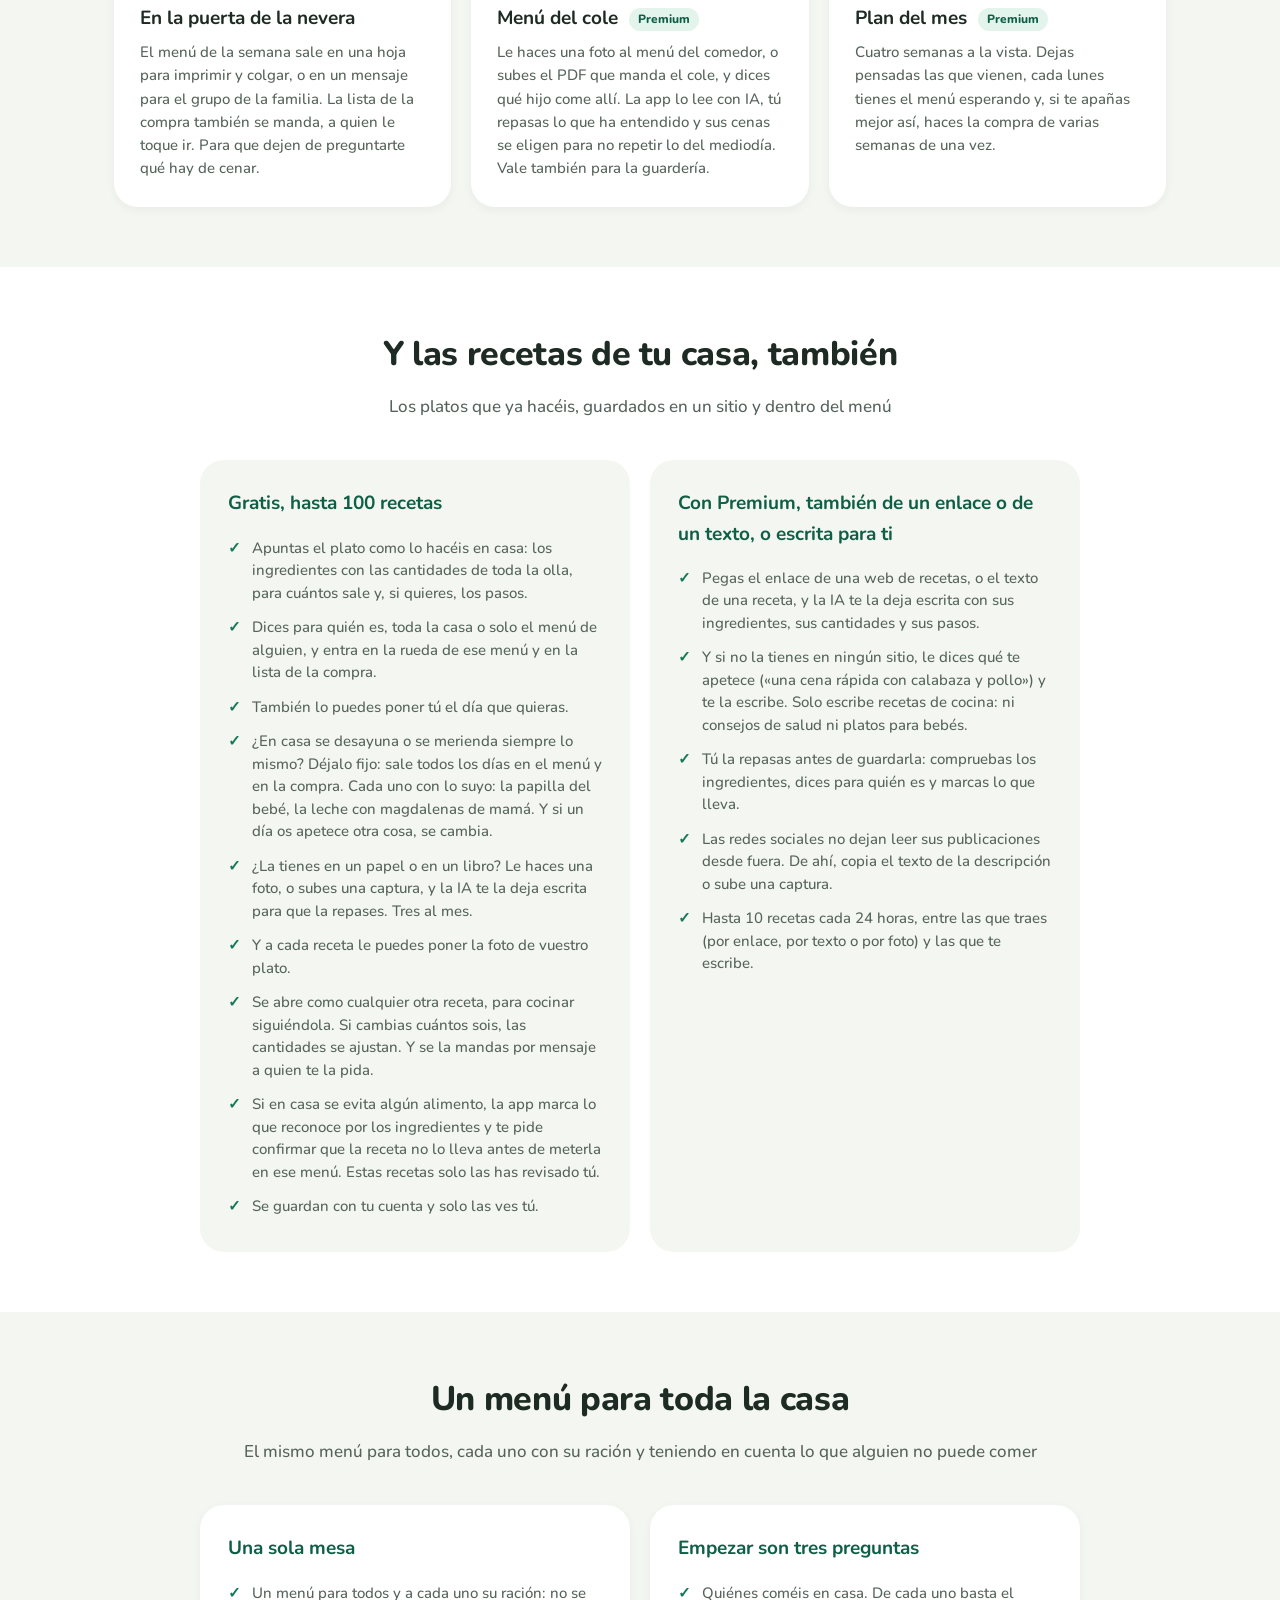
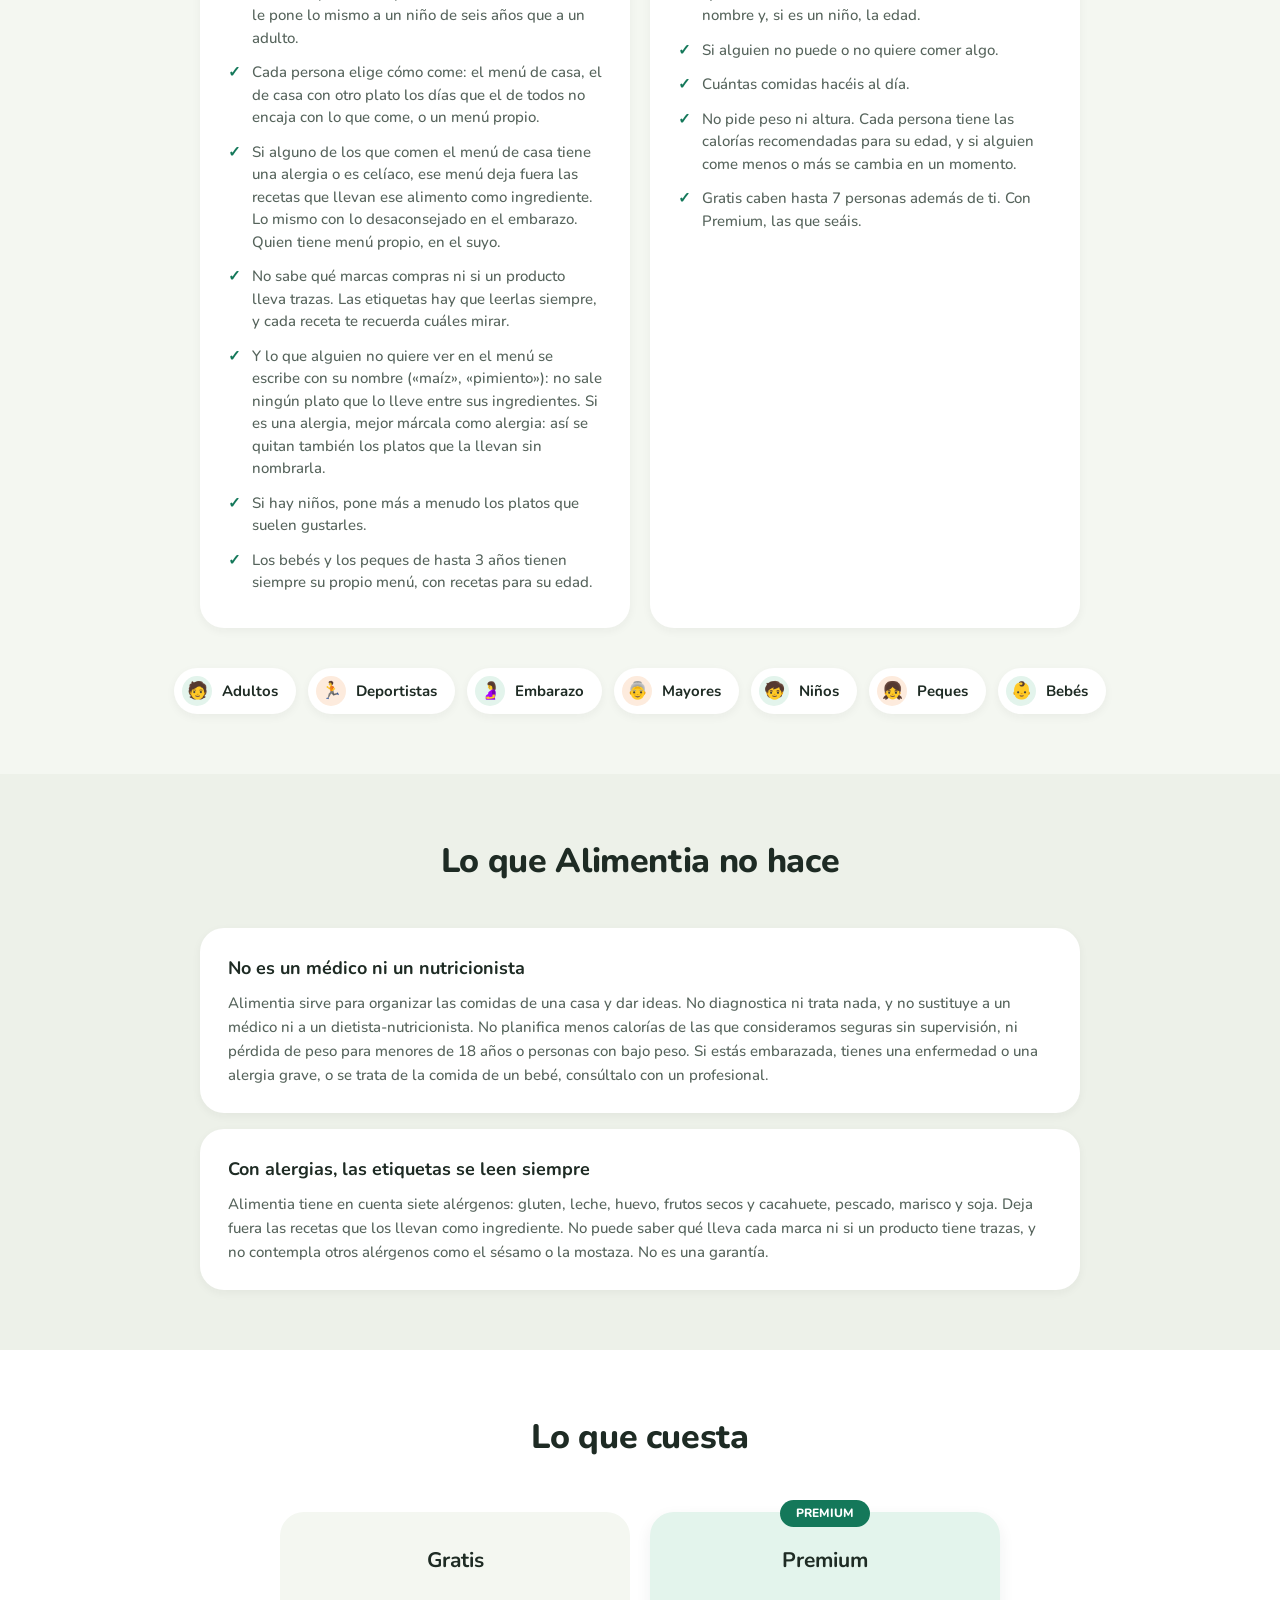
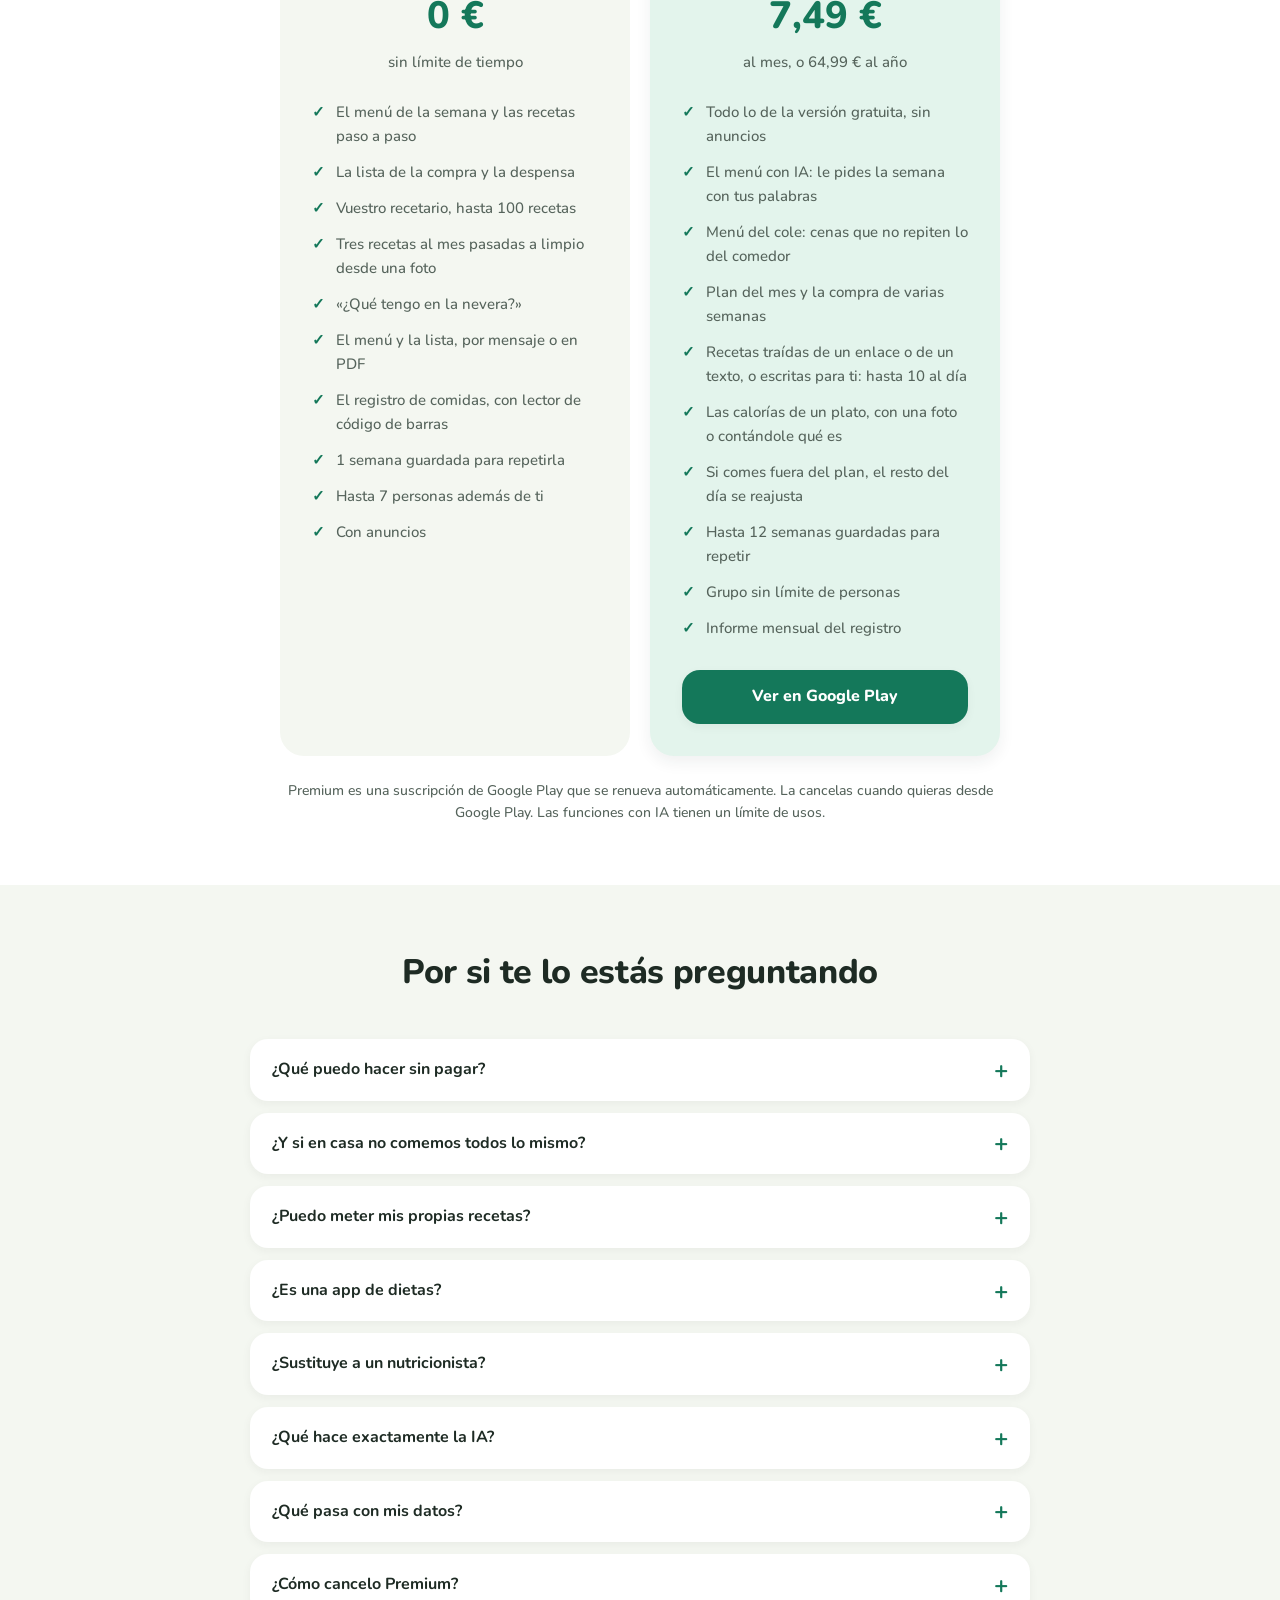
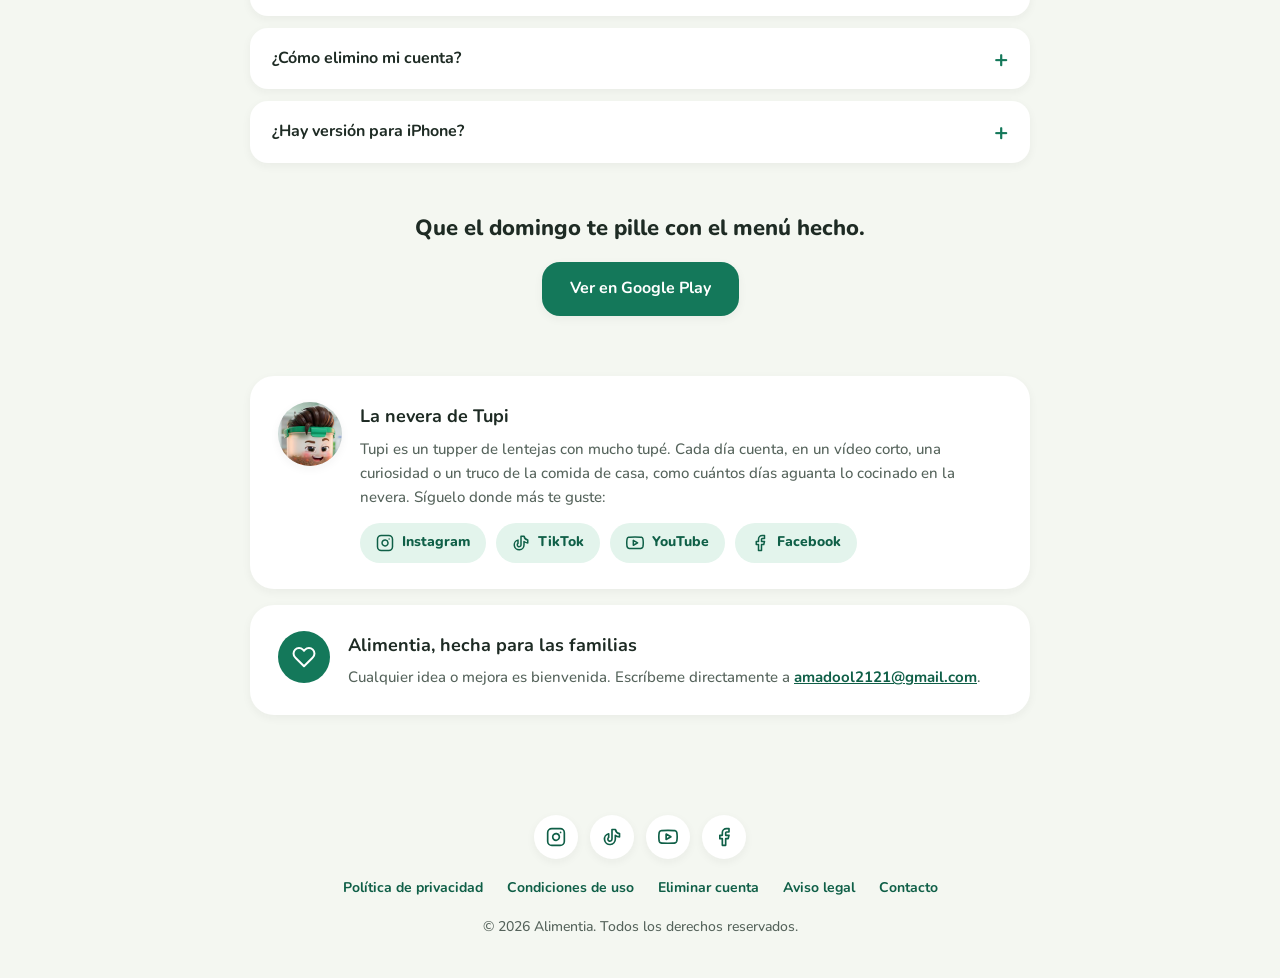
==== commit ceee2639: "El desayuno y la merienda de siempre, fijos para cada persona" ====
--- a/index.html
+++ b/index.html
@@ -121,6 +121,7 @@
             <li>Apuntas el plato como lo hacéis en casa: los ingredientes con las cantidades de toda la olla, para cuántos sale y, si quieres, los pasos.</li>
             <li>Dices para quién es, toda la casa o solo el menú de alguien, y entra en la rueda de ese menú y en la lista de la compra.</li>
             <li>También lo puedes poner tú el día que quieras.</li>
+            <li>¿En casa se desayuna o se merienda siempre lo mismo? Déjalo fijo: sale todos los días en el menú y en la compra. Cada uno con lo suyo: la papilla del bebé, la leche con magdalenas de mamá. Y si un día os apetece otra cosa, se cambia.</li>
             <li>¿La tienes en un papel o en un libro? Le haces una foto, o subes una captura, y la IA te la deja escrita para que la repases. Tres al mes.</li>
             <li>Y a cada receta le puedes poner la foto de vuestro plato.</li>
             <li>Se abre como cualquier otra receta, para cocinar siguiéndola. Si cambias cuántos sois, las cantidades se ajustan. Y se la mandas por mensaje a quien te la pida.</li>
@@ -251,7 +252,7 @@
         </details>
         <details>
           <summary>¿Y si en casa no comemos todos lo mismo?</summary>
-          <p>Cada persona elige. Quien come el menú de casa pero no toma carne ni pescado, por ejemplo, tiene otro plato solo los días en que el de casa no le vale, lo más parecido posible. Quien necesita algo distinto del todo, como un hijo que entrena, puede tener su propio menú. Los bebés y los peques tienen siempre el suyo. Las alergias de quienes comen el menú de casa se tienen en cuenta en ese menú; las de quien tiene menú propio, en el suyo.</p>
+          <p>Cada persona elige. Quien come el menú de casa pero no toma carne ni pescado, por ejemplo, tiene otro plato solo los días en que el de casa no le vale, lo más parecido posible. Quien necesita algo distinto del todo, como un hijo que entrena, puede tener su propio menú. Los bebés y los peques tienen siempre el suyo. Y el desayuno o la merienda de siempre se pueden dejar fijos para cada persona, con vuestras recetas. Las alergias de quienes comen el menú de casa se tienen en cuenta en ese menú; las de quien tiene menú propio, en el suyo.</p>
         </details>
         <details>
           <summary>¿Puedo meter mis propias recetas?</summary>
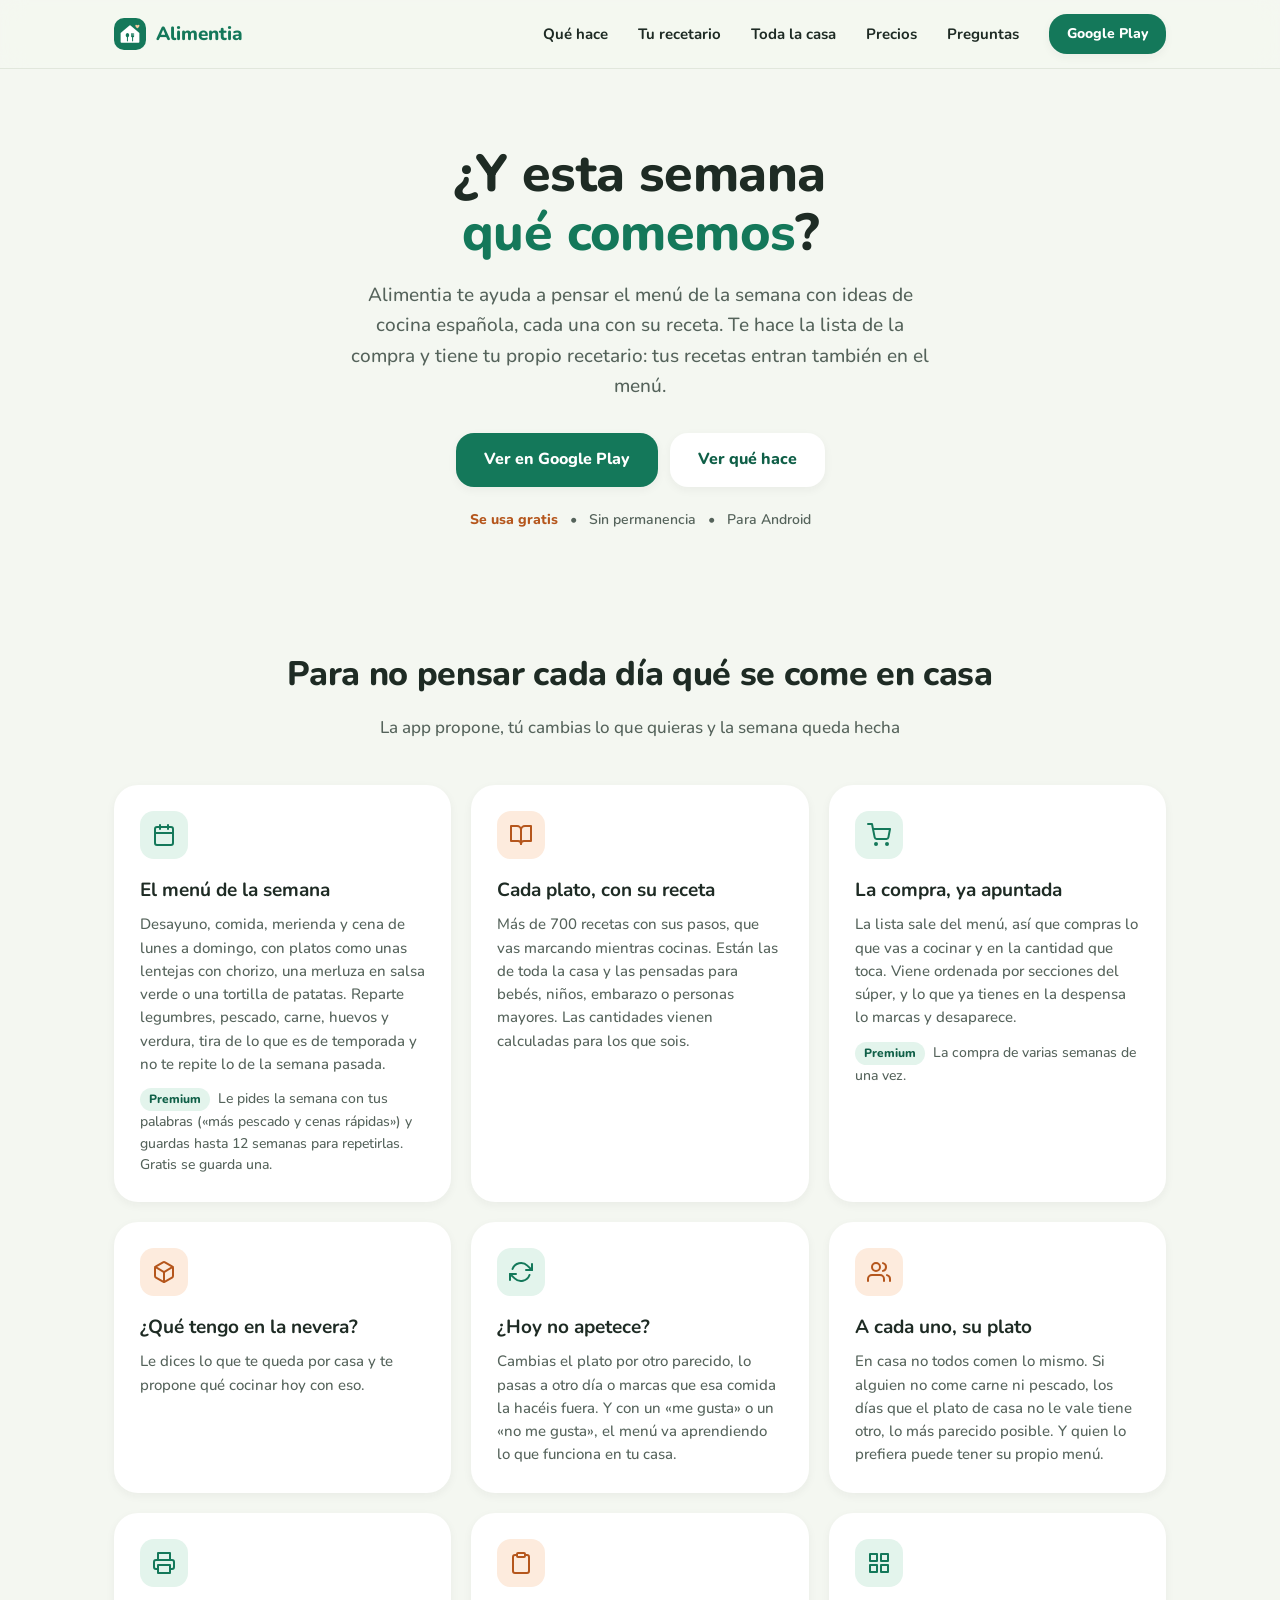
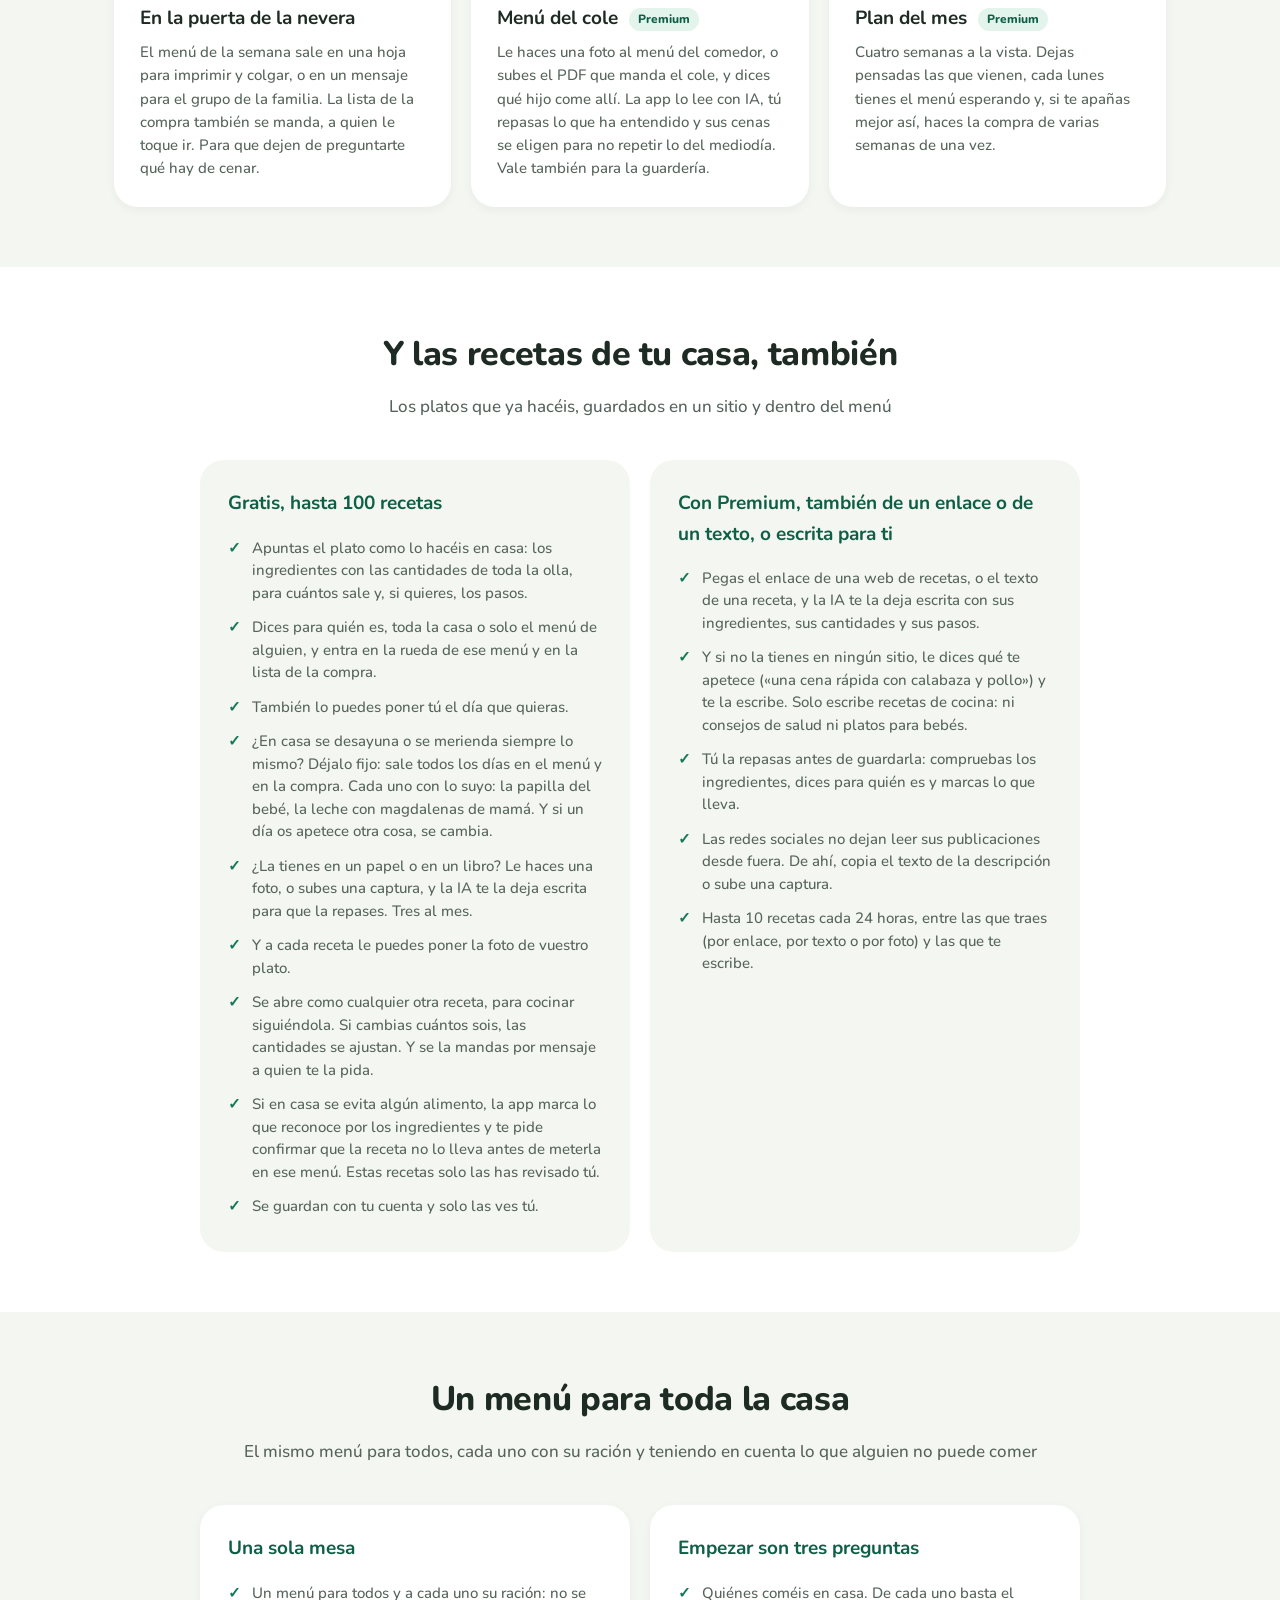
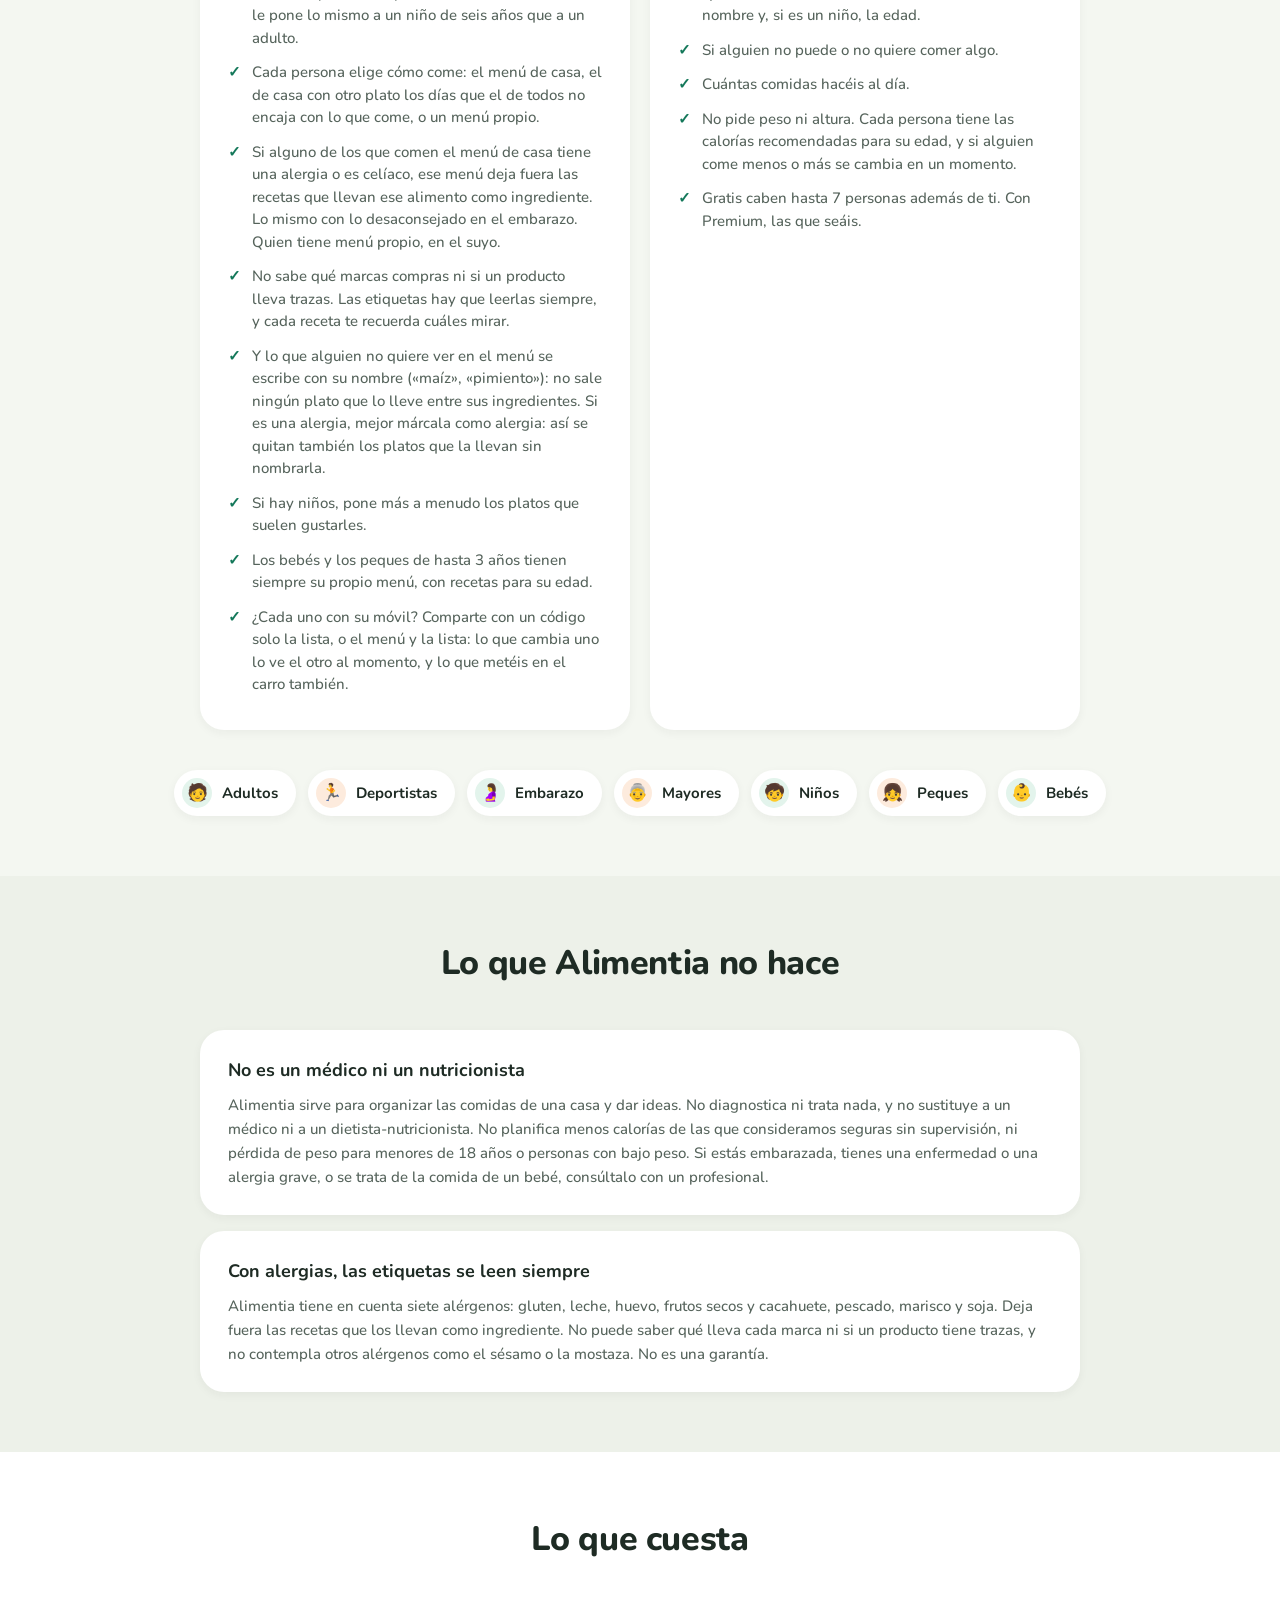
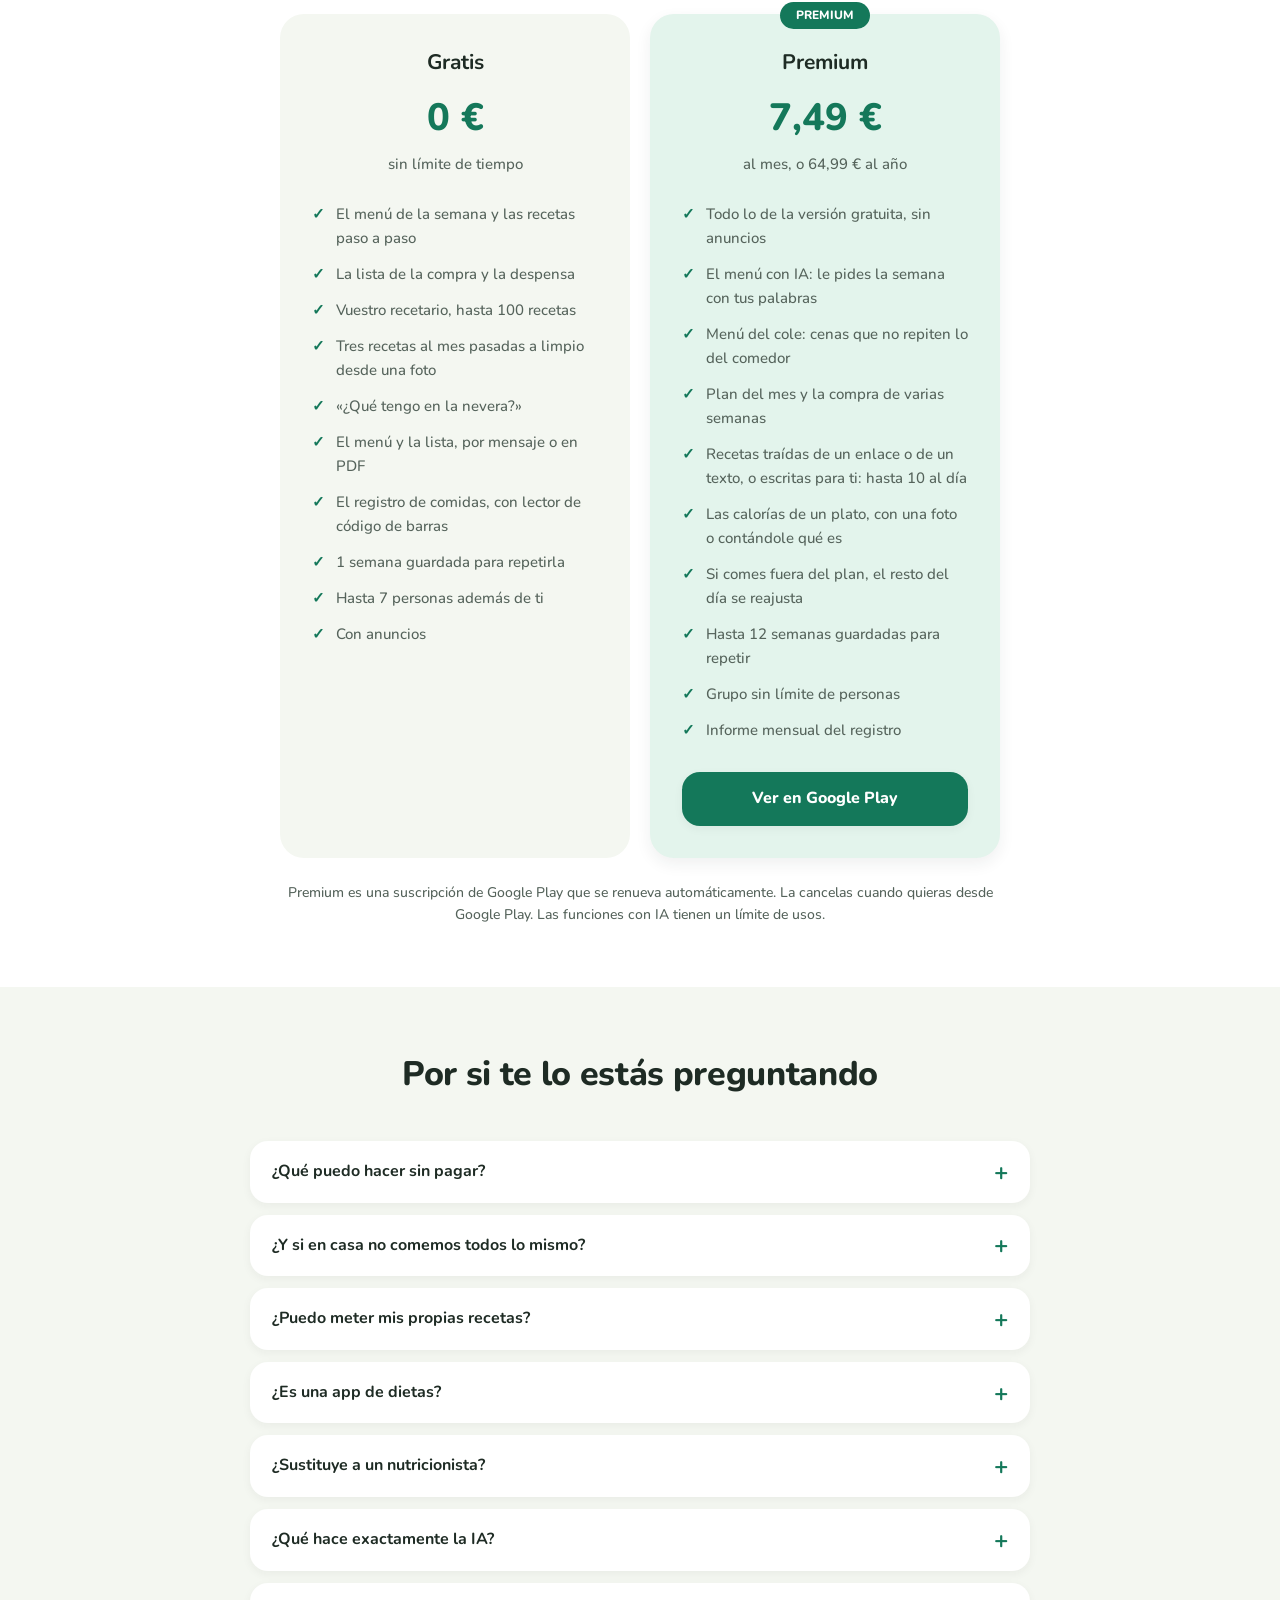
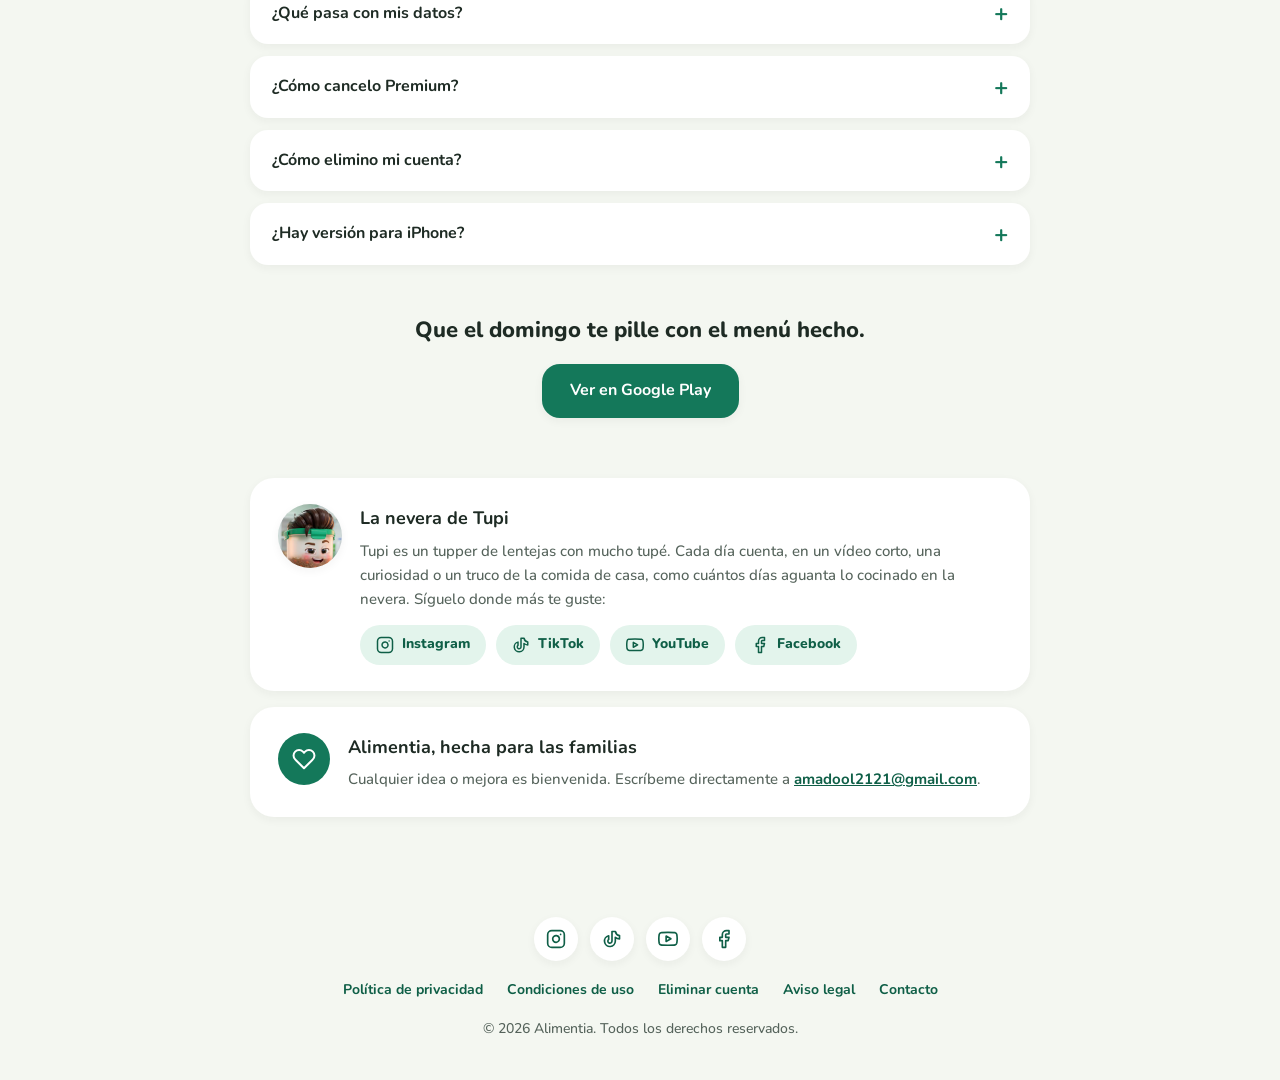
==== commit 182ac4d9: "La casa compartida: la portada, la privacidad y el borrado de cuenta lo cuentan" ====
--- a/index.html
+++ b/index.html
@@ -158,6 +158,7 @@
             <li>Y lo que alguien no quiere ver en el menú se escribe con su nombre («maíz», «pimiento»): no sale ningún plato que lo lleve entre sus ingredientes. Si es una alergia, mejor márcala como alergia: así se quitan también los platos que la llevan sin nombrarla.</li>
             <li>Si hay niños, pone más a menudo los platos que suelen gustarles.</li>
             <li>Los bebés y los peques de hasta 3 años tienen siempre su propio menú, con recetas para su edad.</li>
+            <li>¿Cada uno con su móvil? Comparte con un código solo la lista, o el menú y la lista: lo que cambia uno lo ve el otro al momento, y lo que metéis en el carro también.</li>
           </ul>
         </div>
         <div class="family-card">
